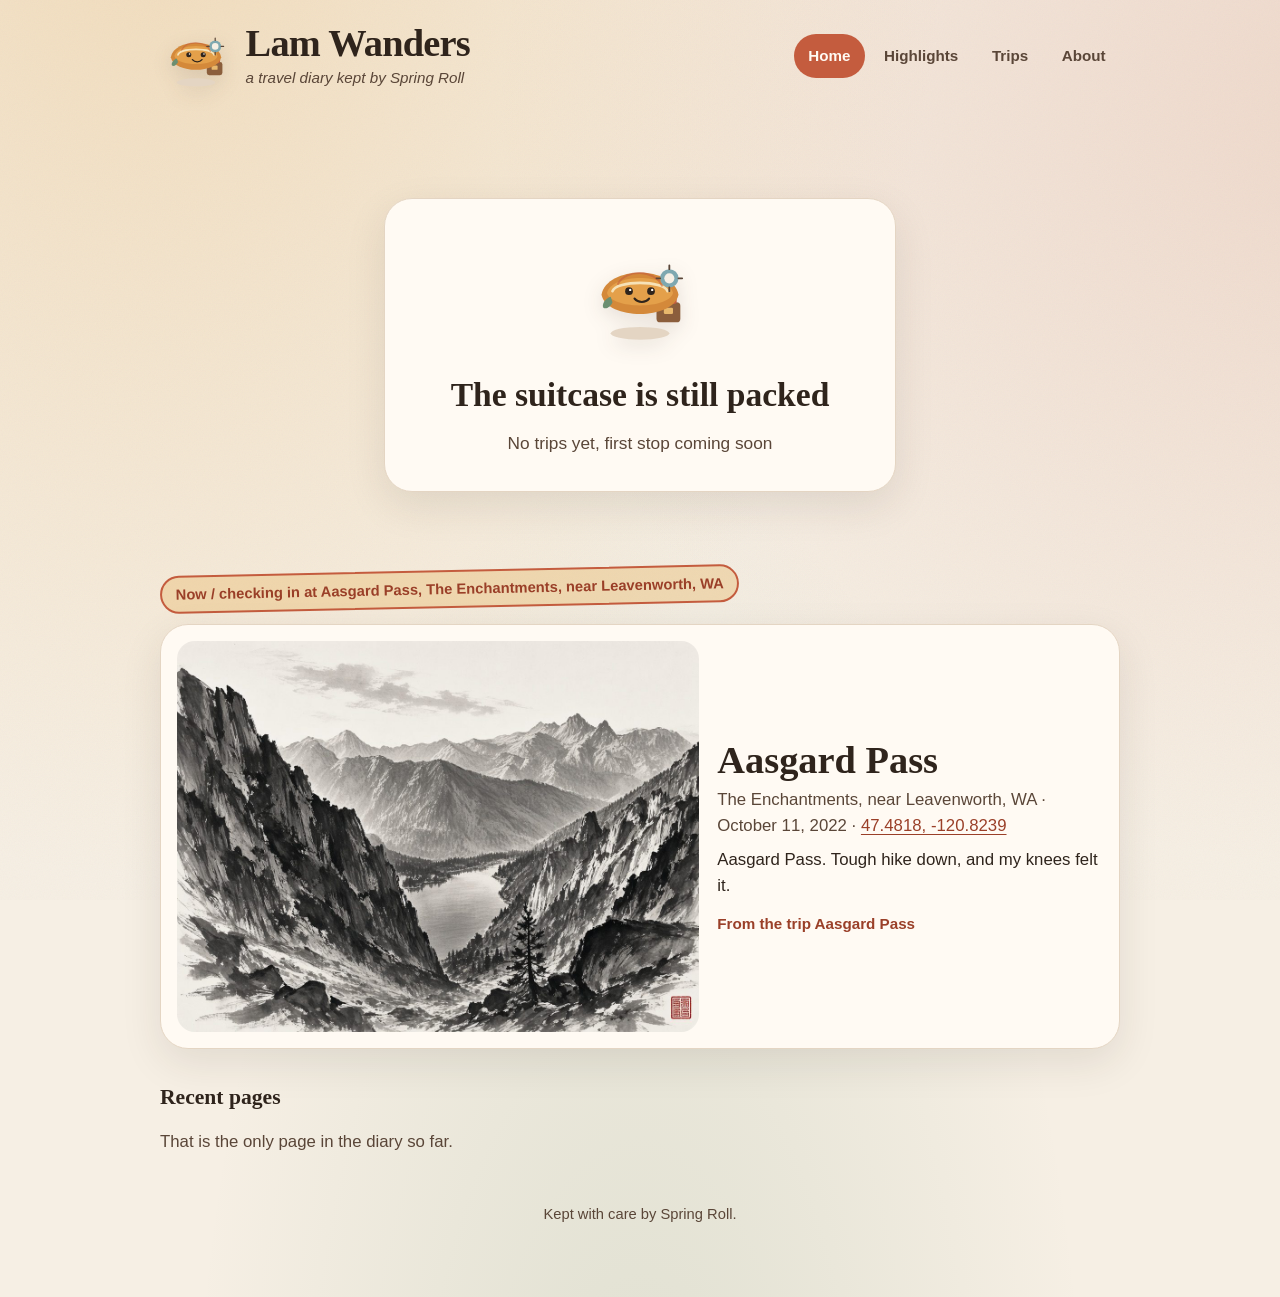
==== index.html @ 16a25400 "Add Aasgard Pass entry and map links" ====
<!DOCTYPE html>
<html lang="en">
<head>
  <meta charset="utf-8">
  <meta name="viewport" content="width=device-width, initial-scale=1">
  <meta name="theme-color" content="#f6efe4">
  <link rel="icon" href="favicon.svg" type="image/svg+xml">
  <script>
    (function () {
      var p = location.pathname;
      if (!p.endsWith("/") && !/\.[a-zA-Z0-9]+$/.test(p.split("/").pop() || "")) {
        location.replace(p + "/" + location.search + location.hash);
      }
    })();
  </script>
  <link rel="stylesheet" href="css/style.css">
  <title>Lam Wanders</title>
  <meta name="description" content="Lam Wanders, a travel diary kept by Spring Roll.">

</head>
<body data-page="home">
  <div class="page">
    <header class="site-header">
      <a class="brand" href="index.html">
        <svg class="mascot" viewBox="0 0 120 120" xmlns="http://www.w3.org/2000/svg" aria-hidden="true">
  <ellipse cx="60" cy="104" rx="32" ry="7" fill="#e4d5c3"/>
  <rect x="78" y="70" width="26" height="22" rx="4" fill="#8b5e3c"/>
  <rect x="82" y="64" width="18" height="8" rx="3" fill="#c45c3e"/>
  <rect x="86" y="76" width="10" height="7" rx="1.5" fill="#e8b86d"/>
  <path d="M18 62c6-32 78-32 84 0-6 28-78 28-84 0z" fill="#d4893a"/>
  <path d="M24 60c5-22 67-22 72 0-5 18-67 18-72 0z" fill="#e4a04a"/>
  <path d="M30 58c4-12 56-12 60 0" fill="none" stroke="#f6e2b8" stroke-width="3" stroke-linecap="round"/>
  <path d="M36 50c8-16 40-16 48 2" fill="none" stroke="#c45c3e" stroke-width="2.2" stroke-linecap="round" opacity=".55"/>
  <circle cx="48" cy="58" r="4.2" fill="#2f241c"/>
  <circle cx="72" cy="58" r="4.2" fill="#2f241c"/>
  <circle cx="49.3" cy="56.6" r="1.3" fill="#fffaf3"/>
  <circle cx="73.3" cy="56.6" r="1.3" fill="#fffaf3"/>
  <path d="M54 66c4 5 12 5 16 0" fill="none" stroke="#2f241c" stroke-width="2.2" stroke-linecap="round"/>
  <path d="M28 64c-6 2-10 8-8 12 3 2 8-1 10-6" fill="#6b8f71"/>
  <circle cx="92" cy="44" r="10" fill="#7ea8b0"/>
  <circle cx="92" cy="44" r="5.5" fill="#f6efe4"/>
  <path d="M92 30v4M92 54v4M78 44h4M102 44h4" stroke="#5a4638" stroke-width="2" stroke-linecap="round"/>
</svg>

        <span class="brand-text">
          <span class="title">Lam Wanders</span>
          <span class="tagline">a travel diary kept by Spring Roll</span>
        </span>
      </a>
      <nav class="site-nav" aria-label="Main">
        <a href="index.html" data-nav="home">Home</a>
        <a href="highlights.html" data-nav="highlights">Highlights</a>
        <a href="trips.html" data-nav="trips">Trips</a>
        <a href="about.html" data-nav="about">About</a>
      </nav>
    </header>

    <main>
      <section id="empty-state" class="empty-state">
        <div class="empty-card">
          <svg class="mascot" viewBox="0 0 120 120" xmlns="http://www.w3.org/2000/svg" aria-hidden="true">
  <ellipse cx="60" cy="104" rx="32" ry="7" fill="#e4d5c3"/>
  <rect x="78" y="70" width="26" height="22" rx="4" fill="#8b5e3c"/>
  <rect x="82" y="64" width="18" height="8" rx="3" fill="#c45c3e"/>
  <rect x="86" y="76" width="10" height="7" rx="1.5" fill="#e8b86d"/>
  <path d="M18 62c6-32 78-32 84 0-6 28-78 28-84 0z" fill="#d4893a"/>
  <path d="M24 60c5-22 67-22 72 0-5 18-67 18-72 0z" fill="#e4a04a"/>
  <path d="M30 58c4-12 56-12 60 0" fill="none" stroke="#f6e2b8" stroke-width="3" stroke-linecap="round"/>
  <path d="M36 50c8-16 40-16 48 2" fill="none" stroke="#c45c3e" stroke-width="2.2" stroke-linecap="round" opacity=".55"/>
  <circle cx="48" cy="58" r="4.2" fill="#2f241c"/>
  <circle cx="72" cy="58" r="4.2" fill="#2f241c"/>
  <circle cx="49.3" cy="56.6" r="1.3" fill="#fffaf3"/>
  <circle cx="73.3" cy="56.6" r="1.3" fill="#fffaf3"/>
  <path d="M54 66c4 5 12 5 16 0" fill="none" stroke="#2f241c" stroke-width="2.2" stroke-linecap="round"/>
  <path d="M28 64c-6 2-10 8-8 12 3 2 8-1 10-6" fill="#6b8f71"/>
  <circle cx="92" cy="44" r="10" fill="#7ea8b0"/>
  <circle cx="92" cy="44" r="5.5" fill="#f6efe4"/>
  <path d="M92 30v4M92 54v4M78 44h4M102 44h4" stroke="#5a4638" stroke-width="2" stroke-linecap="round"/>
</svg>

          <h1>The suitcase is still packed</h1>
          <p>No trips yet, first stop coming soon</p>
        </div>
      </section>
      <section id="home" hidden>
        <p class="check-in" id="check-in"></p>
        <article class="hero-card" id="hero"></article>
        <h2 class="feed-heading">Recent pages</h2>
        <div class="feed" id="feed"></div>
      </section>

    </main>
    <footer class="site-footer">
      <p>Kept with care by Spring Roll.</p>
    </footer>

  </div>
  <script src="js/common.js"></script>
  <script src="js/index.js"></script>
</body>
</html>
---- css/style.css ----
:root {
  --paper: #f6efe4;
  --paper-deep: #eadbc8;
  --ink: #2f241c;
  --ink-soft: #5a4638;
  --clay: #c45c3e;
  --clay-dark: #9a3f28;
  --sage: #5f8a66;
  --sun: #e8b86d;
  --sky: #7ea8b0;
  --card: #fffaf3;
  --line: #e4d5c3;
  --shadow: 0 14px 40px rgba(47, 36, 28, 0.1);
  --serif: "Iowan Old Style", Palatino, "Palatino Linotype", "Book Antiqua", Georgia, serif;
  --sans: "Avenir Next", "Segoe UI", "Helvetica Neue", Arial, sans-serif;
}

* { box-sizing: border-box; }

html, body { margin: 0; padding: 0; }

body {
  font-family: var(--sans);
  color: var(--ink);
  background:
    radial-gradient(ellipse at 12% -10%, rgba(232, 184, 109, 0.35), transparent 50%),
    radial-gradient(ellipse at 110% 8%, rgba(196, 92, 62, 0.16), transparent 46%),
    radial-gradient(ellipse at 50% 120%, rgba(95, 138, 102, 0.16), transparent 50%),
    var(--paper);
  min-height: 100vh;
  line-height: 1.55;
  font-size: 1.05rem;
}

body::before {
  content: "";
  position: fixed;
  inset: 0;
  pointer-events: none;
  opacity: 0.07;
  background-image: url("data:image/svg+xml,%3Csvg xmlns='http://www.w3.org/2000/svg' width='140' height='140'%3E%3Cfilter id='n'%3E%3CfeTurbulence type='fractalNoise' baseFrequency='.85' numOctaves='2' stitchTiles='stitch'/%3E%3C/filter%3E%3Crect width='140' height='140' filter='url(%23n)' opacity='.7'/%3E%3C/svg%3E");
  z-index: 0;
}

.page {
  position: relative;
  z-index: 1;
  width: min(960px, calc(100% - 2rem));
  margin: 0 auto;
  padding: 1.25rem 0 3.5rem;
}

.site-header {
  display: flex;
  flex-wrap: wrap;
  align-items: center;
  justify-content: space-between;
  gap: 0.85rem 1.25rem;
  margin-bottom: 1.75rem;
}

.brand {
  display: flex;
  gap: 0.85rem;
  align-items: center;
  text-decoration: none;
  color: inherit;
}

.mascot {
  width: 72px;
  height: 72px;
  flex: 0 0 auto;
  filter: drop-shadow(0 6px 10px rgba(47, 36, 28, 0.12));
}

.brand-text { display: flex; flex-direction: column; gap: 0.1rem; }

.title {
  font-family: var(--serif);
  font-size: clamp(1.7rem, 4vw, 2.4rem);
  font-weight: 700;
  letter-spacing: -0.02em;
  line-height: 1.1;
}

.tagline {
  color: var(--ink-soft);
  font-size: 0.95rem;
  font-style: italic;
}

.site-nav {
  display: flex;
  flex-wrap: wrap;
  gap: 0.3rem;
}

.site-nav a {
  display: inline-block;
  padding: 0.5rem 0.9rem;
  border-radius: 999px;
  text-decoration: none;
  color: var(--ink-soft);
  font-weight: 600;
  font-size: 0.95rem;
  min-height: 44px;
  line-height: 1.5;
  display: inline-flex;
  align-items: center;
}

.site-nav a:hover,
.site-nav a:focus-visible {
  background: rgba(196, 92, 62, 0.12);
  color: var(--clay-dark);
  outline: none;
}

.site-nav a[aria-current="page"] {
  background: var(--clay);
  color: #fffaf3;
}

.site-footer {
  margin-top: 3rem;
  text-align: center;
  color: var(--ink-soft);
  font-size: 0.92rem;
}

.page-hero { margin-bottom: 1.4rem; }

.page-hero h1,
.trip-hero h1 {
  font-family: var(--serif);
  font-size: clamp(2rem, 5vw, 2.8rem);
  margin: 0.2rem 0 0.6rem;
  line-height: 1.15;
}

.page-lead,
.trip-summary {
  margin: 0;
  color: var(--ink-soft);
  max-width: 40rem;
}

.empty-state {
  display: grid;
  place-items: center;
  min-height: 50vh;
}

.empty-card {
  background: var(--card);
  border: 1px solid var(--line);
  border-radius: 28px;
  padding: 2.4rem 1.8rem 2.1rem;
  text-align: center;
  box-shadow: var(--shadow);
  width: min(32rem, 100%);
}

.empty-card .mascot {
  width: 110px;
  height: 110px;
  margin: 0 auto 0.6rem;
}

.empty-card h1 {
  font-family: var(--serif);
  font-size: clamp(1.6rem, 4vw, 2.1rem);
  margin: 0.2rem 0 0.6rem;
}

.empty-card p {
  margin: 0;
  color: var(--ink-soft);
  font-size: 1.08rem;
}

.check-in {
  display: inline-block;
  margin: 0 0 1rem;
  padding: 0.35rem 0.85rem;
  border: 2px solid var(--clay);
  color: var(--clay-dark);
  border-radius: 999px;
  font-size: 0.92rem;
  font-weight: 700;
  background: rgba(232, 184, 109, 0.4);
  transform: rotate(-1.2deg);
}

.hero-card {
  display: grid;
  grid-template-columns: 1.15fr 0.85fr;
  gap: 1.15rem;
  background: var(--card);
  border: 1px solid var(--line);
  border-radius: 28px;
  padding: 1rem;
  box-shadow: var(--shadow);
  text-decoration: none;
  color: inherit;
  margin-bottom: 2rem;
  transition: transform 0.15s ease, box-shadow 0.15s ease;
}

.hero-card,
.feed-card,
.timeline-card {
  position: relative;
}

a.trip-card:hover,
a.trip-card:focus-visible,
.hero-card:hover,
.feed-card:hover,
.timeline-card:hover,
.hero-card:has(.card-link:focus-visible),
.feed-card:has(.card-link:focus-visible),
.timeline-card:has(.card-link:focus-visible) {
  transform: translateY(-2px);
  box-shadow: 0 18px 44px rgba(47, 36, 28, 0.14);
  outline: none;
}

.card-link {
  position: absolute;
  inset: 0;
  z-index: 1;
  border-radius: inherit;
}

.card-link:focus-visible {
  outline: 2px solid var(--clay-dark);
  outline-offset: 2px;
}

.maps-link {
  position: relative;
  z-index: 2;
  color: var(--clay-dark);
  font-variant-numeric: tabular-nums;
  text-underline-offset: 0.15em;
}

.maps-link:hover,
.maps-link:focus-visible {
  color: var(--ink);
}

.hero-image {
  width: 100%;
  height: 100%;
  min-height: 240px;
  max-height: 420px;
  object-fit: cover;
  border-radius: 18px;
  background: #f7ead0;
}

.hero-image-empty {
  background:
    linear-gradient(160deg, #f7ead0, #e8b86d 60%, #c45c3e);
  border-radius: 18px;
  min-height: 240px;
}

.hero-copy { display: flex; flex-direction: column; justify-content: center; }

.hero-place {
  font-family: var(--serif);
  font-size: clamp(1.8rem, 4vw, 2.4rem);
  margin: 0 0 0.3rem;
  line-height: 1.15;
}

.hero-where, .feed-where, .timeline-city, .timeline-date {
  margin: 0 0 0.55rem;
  color: var(--ink-soft);
}

.hero-text, .feed-text, .timeline-text {
  margin: 0;
  color: var(--ink);
}

.hero-trip {
  margin: 0.8rem 0 0;
  color: var(--clay-dark);
  font-weight: 600;
  font-size: 0.95rem;
}

.feed-heading,
.map-heading {
  font-family: var(--serif);
  font-size: 1.35rem;
  margin: 0 0 0.9rem;
}

.feed, .trip-list, .trips {
  display: flex;
  flex-direction: column;
  gap: 1rem;
}

.feed-empty {
  color: var(--ink-soft);
  margin: 0;
}

.feed-card,
.timeline-card {
  display: grid;
  grid-template-columns: 160px 1fr;
  gap: 1rem;
  background: var(--card);
  border: 1px solid var(--line);
  border-radius: 22px;
  padding: 0.8rem;
  box-shadow: var(--shadow);
  text-decoration: none;
  color: inherit;
  transition: transform 0.15s ease, box-shadow 0.15s ease;
}

.feed-thumb,
.timeline-thumb {
  border-radius: 14px;
  overflow: hidden;
  background: #f7ead0;
  min-height: 120px;
}

.feed-thumb img,
.timeline-thumb img {
  display: block;
  width: 100%;
  height: 100%;
  object-fit: cover;
}

.feed-copy h3,
.timeline-copy h3,
.entry-place {
  font-family: var(--serif);
  font-size: 1.35rem;
  margin: 0 0 0.2rem;
  display: flex;
  flex-wrap: wrap;
  align-items: center;
  gap: 0.45rem;
}

.pill {
  display: inline-block;
  padding: 0.1rem 0.5rem;
  border-radius: 999px;
  background: rgba(95, 138, 102, 0.2);
  color: #3d5c43;
  font-family: var(--sans);
  font-size: 0.7rem;
  font-weight: 700;
  letter-spacing: 0.04em;
  text-transform: uppercase;
}

.trip-card {
  background: var(--card);
  border: 1px solid var(--line);
  border-radius: 24px;
  padding: 1.35rem 1.4rem 1.15rem;
  box-shadow: var(--shadow);
  text-decoration: none;
  color: inherit;
  display: block;
  transition: transform 0.15s ease, box-shadow 0.15s ease;
}

.trip-card h2 {
  font-family: var(--serif);
  margin: 0 0 0.25rem;
  font-size: 1.7rem;
}

.trip-meta {
  color: var(--clay-dark);
  font-weight: 600;
  font-size: 0.95rem;
  margin: 0 0 0.85rem;
}

.stop-list {
  list-style: none;
  margin: 0;
  padding: 0;
  display: flex;
  flex-direction: column;
  gap: 0.45rem;
}

.stop-list li {
  display: flex;
  gap: 0.8rem;
  align-items: baseline;
  flex-wrap: wrap;
  border-top: 1px dashed var(--line);
  padding-top: 0.45rem;
}

.stop-date {
  flex: 0 0 8.5rem;
  color: var(--ink-soft);
  font-size: 0.92rem;
}

.stop-place { font-weight: 600; }
.stop-city { color: var(--ink-soft); }

.back { margin: 0 0 1rem; }

.back a {
  color: var(--clay-dark);
  font-weight: 600;
  text-decoration: none;
}

.back a:hover, .back a:focus-visible { text-decoration: underline; }

.eyebrow {
  display: inline-block;
  margin: 0 0 0.4rem;
  padding: 0.2rem 0.7rem;
  border: 2px solid var(--clay);
  color: var(--clay-dark);
  border-radius: 999px;
  font-size: 0.82rem;
  font-weight: 700;
  letter-spacing: 0.04em;
  text-transform: uppercase;
  transform: rotate(-1.5deg);
  background: rgba(232, 184, 109, 0.35);
}

.map-wrap {
  background: var(--card);
  border: 1px solid var(--line);
  border-radius: 24px;
  padding: 1rem;
  box-shadow: var(--shadow);
  margin-bottom: 1.6rem;
}

.map {
  height: 360px;
  width: 100%;
  border-radius: 16px;
  overflow: hidden;
  background: #dce8e4;
}

.entries {
  display: flex;
  flex-direction: column;
  gap: 1.6rem;
}

.entry {
  background: var(--card);
  border: 1px solid var(--line);
  border-radius: 24px;
  padding: 1.3rem;
  box-shadow: var(--shadow);
  scroll-margin-top: 1rem;
}

.entry-header { margin-bottom: 0.9rem; }
.entry-where { margin: 0; color: var(--ink-soft); }

.photos {
  display: grid;
  grid-template-columns: 1.2fr 0.8fr;
  gap: 0.9rem;
  margin: 1rem 0;
}

.photo-frame {
  margin: 0;
  background: #f3e7d6;
  border-radius: 18px;
  padding: 0.7rem 0.7rem 0.85rem;
  box-shadow: inset 0 0 0 1px rgba(47, 36, 28, 0.06);
}

.photo-frame.styled {
  background: #f7ead0;
  transform: rotate(-0.6deg);
}

.photo-frame.original { transform: rotate(0.8deg); }

.photo-frame img {
  display: block;
  width: 100%;
  height: auto;
  max-height: 520px;
  object-fit: cover;
  border-radius: 10px;
  background: #ddd2c2;
}

.photo-frame figcaption {
  margin-top: 0.45rem;
  font-size: 0.8rem;
  letter-spacing: 0.06em;
  text-transform: uppercase;
  color: var(--ink-soft);
  font-weight: 700;
}

.entry-text {
  margin: 0;
  font-size: 1.06rem;
  white-space: pre-wrap;
}

.timeline {
  display: flex;
  flex-direction: column;
  gap: 2.2rem;
  border-left: 3px solid var(--paper-deep);
  padding-left: 1.25rem;
}

.timeline-year { position: relative; }

.timeline-year::before {
  content: "";
  position: absolute;
  left: calc(-1.25rem - 7px);
  top: 0.55rem;
  width: 12px;
  height: 12px;
  border-radius: 50%;
  background: var(--clay);
  box-shadow: 0 0 0 4px var(--paper);
}

.timeline-year-head h2 {
  font-family: var(--serif);
  font-size: clamp(1.8rem, 4vw, 2.4rem);
  margin: 0 0 0.35rem;
}

.year-stats {
  margin: 0 0 0.55rem;
  color: var(--clay-dark);
  font-weight: 700;
}

.year-summary {
  margin: 0 0 1rem;
  max-width: 40rem;
}

.year-summary.is-placeholder,
.about-body.is-placeholder {
  color: var(--ink-soft);
  font-style: italic;
}

.timeline-stops,
.about-card {
  display: flex;
  flex-direction: column;
  gap: 0.9rem;
}

.timeline-empty { color: var(--ink-soft); margin: 0; }

.about-card {
  background: var(--card);
  border: 1px solid var(--line);
  border-radius: 28px;
  padding: 1.6rem 1.5rem 1.7rem;
  box-shadow: var(--shadow);
}

.about-intro {
  font-size: 1.15rem;
  margin: 0 0 1rem;
}

.about-body p { margin: 0 0 0.8rem; }
.about-body p:last-child { margin-bottom: 0; }

.clay-pin { background: none; border: 0; }

a { color: var(--clay-dark); }

@media (max-width: 700px) {
  .page { width: min(960px, calc(100% - 1.25rem)); }
  .mascot { width: 58px; height: 58px; }
  .hero-card,
  .feed-card,
  .timeline-card,
  .photos { grid-template-columns: 1fr; }
  .hero-image, .hero-image-empty { min-height: 200px; max-height: 280px; }
  .feed-thumb, .timeline-thumb { min-height: 180px; }
  .map { height: 260px; }
  .photo-frame.styled, .photo-frame.original { transform: none; }
  .stop-date { flex-basis: 100%; }
  .site-nav { width: 100%; }
}

@media (prefers-reduced-motion: reduce) {
  a.trip-card, .hero-card, .feed-card, .timeline-card { transition: none; }
}
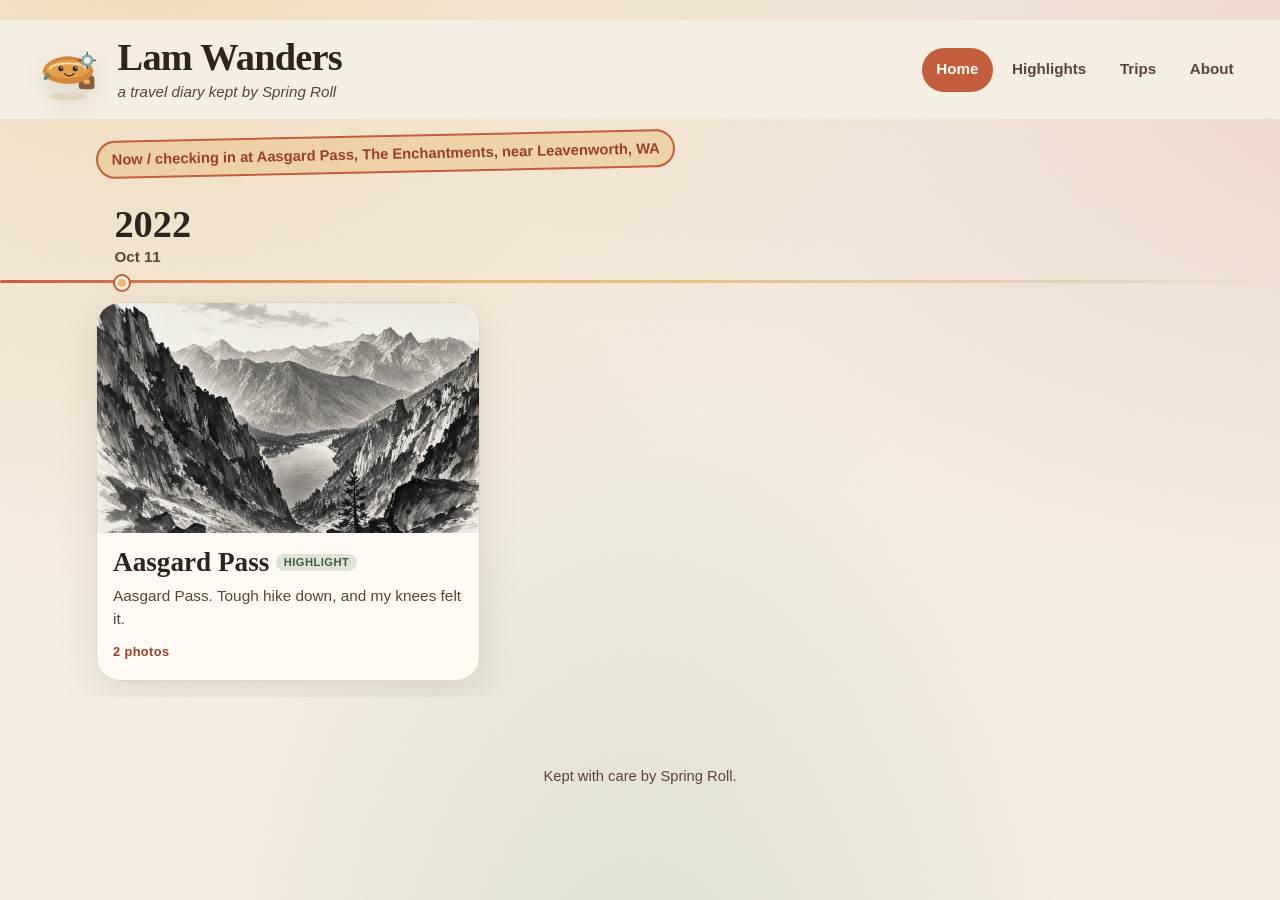
==== commit 8662652e: "Turn the home page into a horizontal timeline with entry detail" ====
--- a/index.html
+++ b/index.html
@@ -19,7 +19,7 @@
 
 </head>
 <body data-page="home">
-  <div class="page">
+  <div class="page page-home">
     <header class="site-header">
       <a class="brand" href="index.html">
         <svg class="mascot" viewBox="0 0 120 120" xmlns="http://www.w3.org/2000/svg" aria-hidden="true">
@@ -83,10 +83,17 @@
         </div>
       </section>
       <section id="home" hidden>
-        <p class="check-in" id="check-in"></p>
-        <article class="hero-card" id="hero"></article>
-        <h2 class="feed-heading">Recent pages</h2>
-        <div class="feed" id="feed"></div>
+        <div class="htimeline-pin" id="timeline-pin">
+          <div class="htimeline-sticky" id="timeline-sticky">
+            <div class="htimeline-top">
+              <p class="check-in" id="check-in"></p>
+              <p class="htimeline-hint" id="timeline-hint" hidden></p>
+            </div>
+            <div class="htimeline-viewport" id="timeline-viewport">
+              <div class="htimeline-track" id="timeline-track" role="list"></div>
+            </div>
+          </div>
+        </div>
       </section>
 
     </main>
--- a/css/style.css
+++ b/css/style.css
@@ -17,6 +17,8 @@
 
 * { box-sizing: border-box; }
 
+[hidden] { display: none !important; }
+
 html, body { margin: 0; padding: 0; }
 
 body {
@@ -620,3 +622,493 @@
 @media (prefers-reduced-motion: reduce) {
   a.trip-card, .hero-card, .feed-card, .timeline-card { transition: none; }
 }
+
+.back {
+  display: flex;
+  flex-wrap: wrap;
+  gap: 0.75rem 1.25rem;
+}
+
+.entry-place a {
+  color: inherit;
+  text-decoration: none;
+}
+
+.entry-place a:hover,
+.entry-place a:focus-visible {
+  color: var(--clay-dark);
+  text-decoration: underline;
+}
+
+.entry-preview {
+  display: block;
+  margin: 0 0 1rem;
+  border-radius: 18px;
+  overflow: hidden;
+  background: #f7ead0;
+}
+
+.entry-preview img {
+  display: block;
+  width: 100%;
+  height: auto;
+  max-height: 420px;
+  object-fit: cover;
+}
+
+.entry-more {
+  margin: 0.9rem 0 0;
+  font-weight: 700;
+}
+
+.entry-more a { text-decoration: none; }
+.entry-more a:hover,
+.entry-more a:focus-visible { text-decoration: underline; }
+
+.entry-hero { margin-bottom: 1.2rem; }
+
+.entry-hero h1 {
+  font-family: var(--serif);
+  font-size: clamp(2rem, 5vw, 2.8rem);
+  margin: 0.2rem 0 0.6rem;
+  line-height: 1.15;
+}
+
+.entry-trip {
+  margin: 0.7rem 0 0;
+  color: var(--clay-dark);
+  font-weight: 600;
+}
+
+.entry-detail .entry-text {
+  margin-top: 1.2rem;
+  max-width: 42rem;
+}
+
+.gallery {
+  display: grid;
+  grid-template-columns: 1.2fr 0.8fr;
+  gap: 0.9rem;
+  margin: 0.4rem 0 0;
+  align-items: start;
+}
+
+.gallery:has(.photo-frame:nth-child(3)) .photo-frame:first-child {
+  grid-column: 1 / -1;
+}
+
+.gallery-open {
+  display: block;
+  width: 100%;
+  padding: 0;
+  border: 0;
+  background: none;
+  cursor: zoom-in;
+  border-radius: 10px;
+}
+
+.gallery-open:focus-visible {
+  outline: 2px solid var(--clay-dark);
+  outline-offset: 3px;
+}
+
+.lightbox {
+  width: min(1100px, calc(100% - 2rem));
+  max-width: none;
+  margin: auto;
+  padding: 1.2rem 1rem 1rem;
+  border: 0;
+  border-radius: 24px;
+  background: #1c1612;
+  color: #f6efe4;
+  box-shadow: 0 24px 60px rgba(0, 0, 0, 0.4);
+}
+
+.lightbox::backdrop {
+  background: rgba(28, 22, 18, 0.78);
+}
+
+.lightbox-figure {
+  margin: 0 3rem;
+  text-align: center;
+}
+
+.lightbox-figure img {
+  display: block;
+  width: auto;
+  height: auto;
+  max-width: 100%;
+  max-height: min(78vh, 860px);
+  margin: 0 auto;
+  border-radius: 12px;
+}
+
+.lightbox-figure figcaption {
+  margin-top: 0.7rem;
+  font-size: 0.85rem;
+  letter-spacing: 0.06em;
+  text-transform: uppercase;
+  font-weight: 700;
+  color: #e4d5c3;
+}
+
+.lightbox-close,
+.lightbox-nav {
+  font-family: var(--sans);
+  font-weight: 700;
+  color: #f6efe4;
+  background: rgba(246, 239, 228, 0.12);
+  border: 1px solid rgba(246, 239, 228, 0.22);
+  cursor: pointer;
+}
+
+.lightbox-close {
+  position: absolute;
+  top: 0.7rem;
+  right: 0.8rem;
+  padding: 0.35rem 0.75rem;
+  border-radius: 999px;
+  font-size: 0.85rem;
+}
+
+.lightbox-nav {
+  position: absolute;
+  top: 50%;
+  transform: translateY(-50%);
+  width: 2.6rem;
+  height: 2.6rem;
+  border-radius: 50%;
+  font-size: 1.8rem;
+  line-height: 1;
+}
+
+.lightbox-prev { left: 0.5rem; }
+.lightbox-next { right: 0.5rem; }
+
+.lightbox-close:hover,
+.lightbox-close:focus-visible,
+.lightbox-nav:hover,
+.lightbox-nav:focus-visible {
+  background: var(--clay);
+  outline: none;
+}
+
+body[data-page="home"] {
+  overflow-x: hidden;
+}
+
+body[data-page="home"] .page-home {
+  width: 100%;
+  max-width: none;
+  padding-left: 0;
+  padding-right: 0;
+}
+
+body[data-page="home"] .site-header {
+  position: sticky;
+  top: 0;
+  z-index: 30;
+  width: 100%;
+  margin-bottom: 0;
+  padding: 0.85rem clamp(1rem, 4vw, 2rem);
+  background: rgba(246, 239, 228, 0.92);
+  backdrop-filter: blur(12px);
+}
+
+body[data-page="home"] .empty-state,
+body[data-page="home"] .site-footer {
+  width: min(960px, calc(100% - 2rem));
+  margin-left: auto;
+  margin-right: auto;
+}
+
+.htimeline-pin {
+  position: relative;
+}
+
+.htimeline-sticky {
+  position: sticky;
+  top: var(--home-header-h, 0px);
+  height: calc(100dvh - var(--home-header-h, 0px));
+  display: flex;
+  flex-direction: column;
+  min-height: 0;
+  overflow: hidden;
+  padding: 1rem 0 1.25rem;
+}
+
+.htimeline-sticky.is-compact {
+  position: relative;
+  top: auto;
+  height: auto;
+  overflow: visible;
+}
+
+.htimeline-top {
+  display: flex;
+  flex-wrap: wrap;
+  align-items: center;
+  justify-content: space-between;
+  gap: 0.6rem 1.2rem;
+  padding: 0 clamp(1rem, 8vw, 6rem) 0.7rem;
+  flex: 0 0 auto;
+}
+
+.htimeline-top .check-in { margin: 0; }
+
+.htimeline-hint {
+  margin: 0;
+  color: var(--ink-soft);
+  font-size: 0.92rem;
+  font-style: italic;
+}
+
+.htimeline-viewport {
+  flex: 1 1 auto;
+  min-height: 0;
+  overflow: hidden;
+  display: flex;
+  align-items: stretch;
+}
+
+.htimeline-track {
+  --line-top: 6rem;
+  position: relative;
+  display: flex;
+  align-items: flex-start;
+  flex: 0 0 auto;
+  min-width: 100%;
+  min-height: 100%;
+  padding: 0.2rem clamp(1rem, 8vw, 6rem) 1rem;
+  will-change: transform;
+}
+
+.htimeline-track::before {
+  content: "";
+  position: absolute;
+  left: 0;
+  right: 0;
+  top: var(--line-top);
+  height: 3px;
+  border-radius: 999px;
+  background: linear-gradient(90deg, var(--clay) 0%, var(--sun) 36%, var(--line) 88%, transparent 100%);
+}
+
+.htimeline-year {
+  position: relative;
+  flex: 0 0 auto;
+  width: 6.2rem;
+  margin-right: 0.4rem;
+}
+
+.htimeline-year-label {
+  display: flex;
+  align-items: flex-end;
+  height: var(--line-top);
+  padding-bottom: 0.9rem;
+  font-family: var(--serif);
+  font-size: clamp(1.8rem, 3vw, 2.4rem);
+  font-weight: 700;
+  line-height: 1;
+  color: var(--ink);
+}
+
+.htimeline-year::after {
+  content: "";
+  position: absolute;
+  top: calc(var(--line-top) - 8px);
+  left: 0.2rem;
+  width: 16px;
+  height: 16px;
+  border-radius: 50%;
+  background: var(--clay);
+  box-shadow: 0 0 0 4px var(--paper);
+}
+
+.htimeline-stop {
+  position: relative;
+  flex: 0 0 auto;
+  width: 17.5rem;
+  margin-right: 2rem;
+  scroll-snap-align: start;
+  scroll-margin-inline: clamp(1rem, 8vw, 6rem);
+}
+
+.htimeline-stop.is-featured { width: 24rem; }
+
+.htimeline-date {
+  display: flex;
+  align-items: flex-end;
+  height: var(--line-top);
+  margin: 0;
+  padding: 0 0 0.9rem 1.15rem;
+  color: var(--ink-soft);
+  font-weight: 700;
+  font-size: 0.95rem;
+}
+
+.htimeline-tick {
+  position: absolute;
+  top: calc(var(--line-top) - 7px);
+  left: 1.2rem;
+  width: 14px;
+  height: 14px;
+  border-radius: 50%;
+  background: var(--sun);
+  border: 3px solid var(--paper);
+  box-shadow: 0 0 0 2px var(--clay);
+}
+
+.htimeline-tile {
+  display: block;
+  margin-top: 1.15rem;
+  background: var(--card);
+  border: 1px solid var(--line);
+  border-radius: 24px;
+  overflow: hidden;
+  box-shadow: var(--shadow);
+  text-decoration: none;
+  color: inherit;
+  transition: transform 0.15s ease, box-shadow 0.15s ease;
+}
+
+.htimeline-tile:hover,
+.htimeline-tile:focus-visible {
+  transform: translateY(-3px);
+  box-shadow: 0 18px 44px rgba(47, 36, 28, 0.14);
+  outline: none;
+}
+
+.htimeline-tile:focus-visible {
+  box-shadow: 0 18px 44px rgba(47, 36, 28, 0.14), 0 0 0 3px var(--clay);
+}
+
+.htimeline-thumb {
+  background: #f7ead0;
+  min-height: 150px;
+}
+
+.htimeline-stop.is-featured .htimeline-thumb { min-height: 230px; }
+
+.htimeline-thumb img,
+.htimeline-tile-empty {
+  display: block;
+  width: 100%;
+  height: 150px;
+  object-fit: cover;
+}
+
+.htimeline-stop.is-featured .htimeline-thumb img,
+.htimeline-stop.is-featured .htimeline-tile-empty {
+  height: 230px;
+}
+
+.htimeline-tile-empty {
+  background: linear-gradient(160deg, #f7ead0, #e8b86d 60%, #c45c3e);
+}
+
+.htimeline-tile-copy {
+  padding: 0.85rem 1rem 1rem;
+}
+
+.htimeline-tile-copy h2 {
+  font-family: var(--serif);
+  font-size: 1.35rem;
+  margin: 0 0 0.3rem;
+  display: flex;
+  flex-wrap: wrap;
+  align-items: center;
+  gap: 0.4rem;
+  line-height: 1.2;
+}
+
+.htimeline-stop.is-featured .htimeline-tile-copy h2 { font-size: 1.7rem; }
+
+.htimeline-tile-copy p {
+  margin: 0;
+  color: var(--ink-soft);
+  font-size: 0.96rem;
+}
+
+.photo-count {
+  display: inline-block;
+  margin-top: 0.65rem;
+  color: var(--clay-dark);
+  font-size: 0.8rem;
+  font-weight: 700;
+  letter-spacing: 0.03em;
+}
+
+@media (max-width: 700px), (prefers-reduced-motion: reduce) {
+  .htimeline-pin { height: auto !important; }
+  .htimeline-sticky {
+    position: relative;
+    top: auto;
+    height: auto;
+    min-height: 0;
+    overflow: visible;
+    padding-bottom: 0.5rem;
+  }
+  .htimeline-viewport {
+    overflow-x: auto;
+    overflow-y: hidden;
+    scroll-snap-type: x mandatory;
+    -webkit-overflow-scrolling: touch;
+    overscroll-behavior-x: contain;
+    scrollbar-color: var(--clay) transparent;
+  }
+  .htimeline-track {
+    transform: none !important;
+    will-change: auto;
+    padding-right: 18vw;
+  }
+}
+
+@media (max-width: 700px) {
+  .gallery { grid-template-columns: 1fr; }
+  .gallery .photo-frame:first-child { grid-column: auto; }
+  .lightbox { width: calc(100% - 1rem); padding: 2.6rem 0.4rem 1rem; }
+  .lightbox-figure { margin: 0 0.3rem; }
+  .lightbox-nav { width: 2.2rem; height: 2.2rem; }
+  .htimeline-stop { width: min(78vw, 20rem); margin-right: 1.1rem; }
+  .htimeline-stop.is-featured { width: min(84vw, 24rem); }
+  .htimeline-stop.is-featured .htimeline-thumb,
+  .htimeline-stop.is-featured .htimeline-thumb img,
+  .htimeline-stop.is-featured .htimeline-tile-empty {
+    min-height: 190px;
+    height: 190px;
+  }
+  .htimeline-top { padding-left: 1rem; padding-right: 1rem; }
+}
+
+@media (prefers-reduced-motion: reduce) {
+  .htimeline-tile { transition: none; }
+}
+
+@media (max-height: 740px) and (min-width: 701px) {
+  .htimeline-stop.is-featured .htimeline-thumb { min-height: 170px; }
+  .htimeline-stop.is-featured .htimeline-thumb img,
+  .htimeline-stop.is-featured .htimeline-tile-empty { height: 170px; }
+  .htimeline-year-label { font-size: 1.8rem; }
+}
+
+.htimeline-stop.is-year-start .htimeline-date {
+  display: flex;
+  flex-direction: column;
+  justify-content: flex-end;
+  align-items: flex-start;
+  gap: 0.1rem;
+  padding-left: 1.15rem;
+}
+
+.htimeline-stop-year {
+  font-family: var(--serif);
+  font-size: clamp(1.8rem, 3vw, 2.4rem);
+  font-weight: 700;
+  line-height: 1;
+  color: var(--ink);
+}
+
+.htimeline-stop.is-year-start {
+  min-width: 17.5rem;
+}
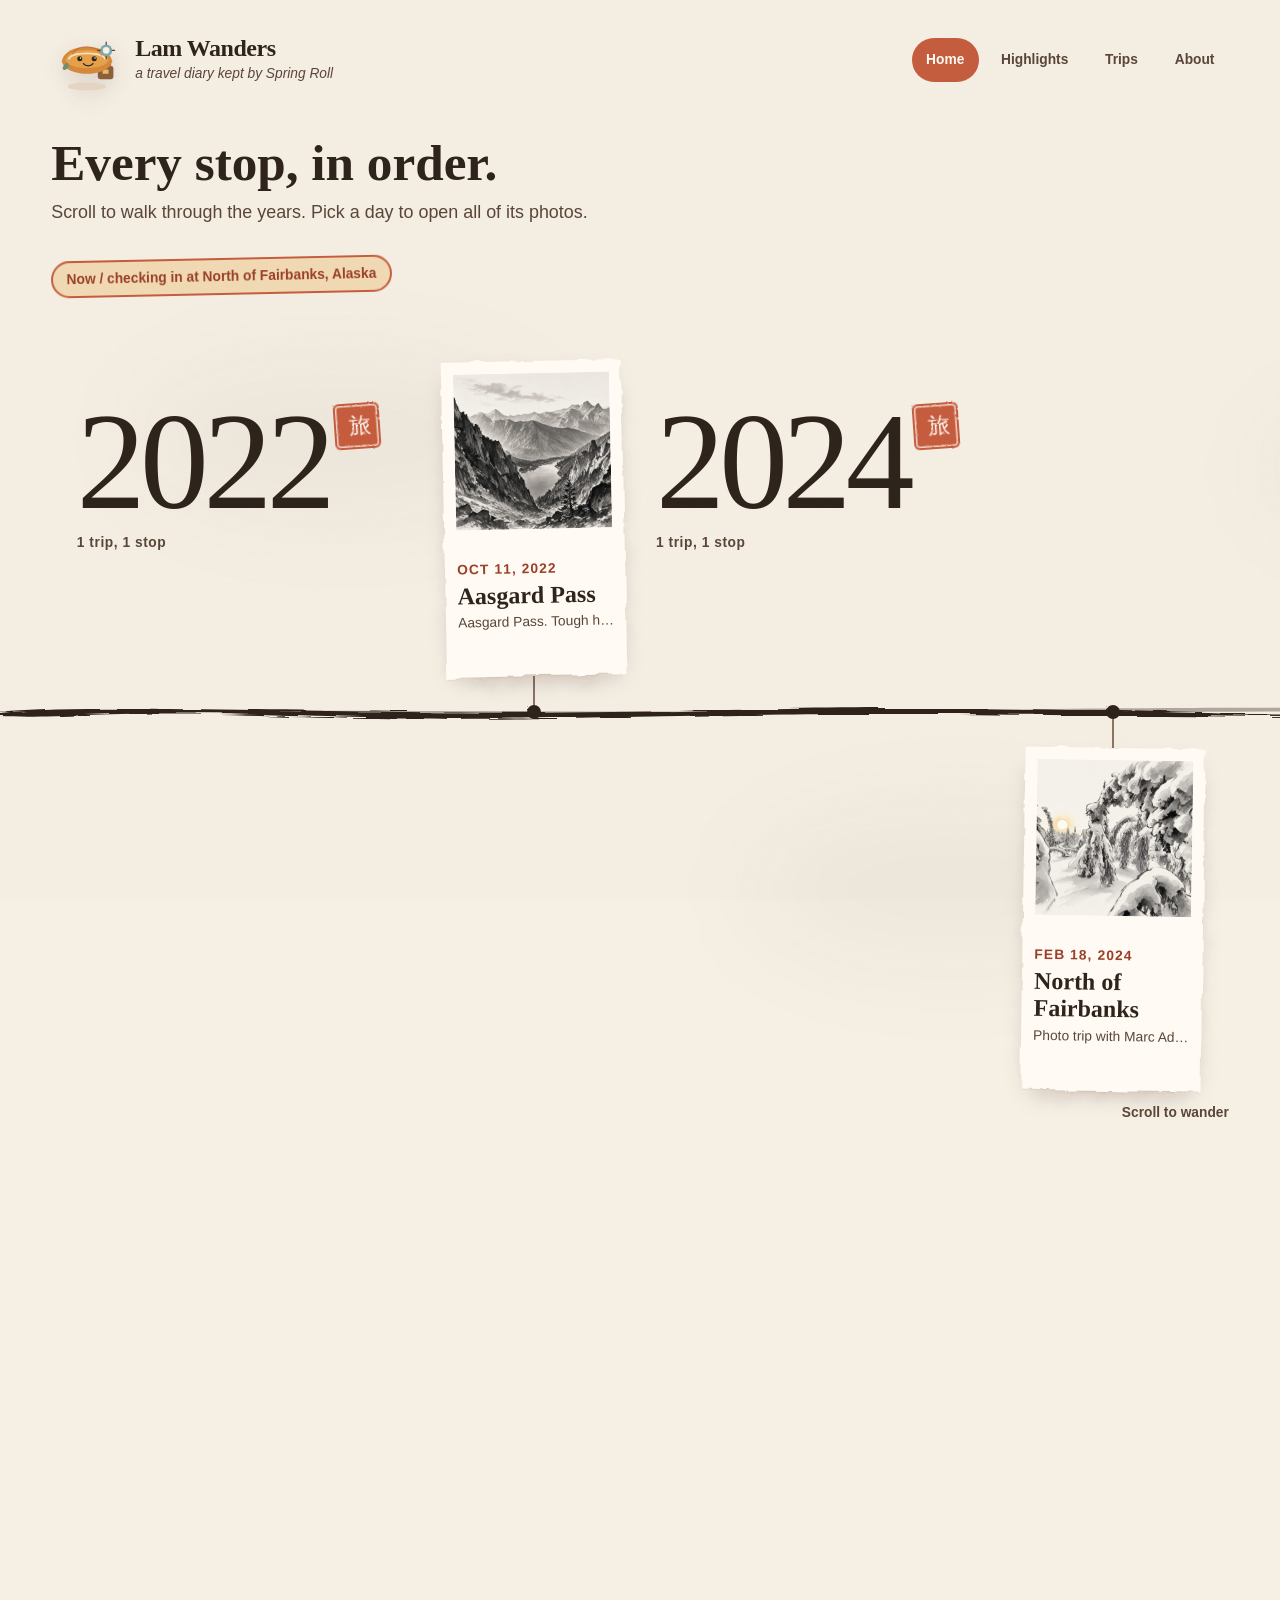
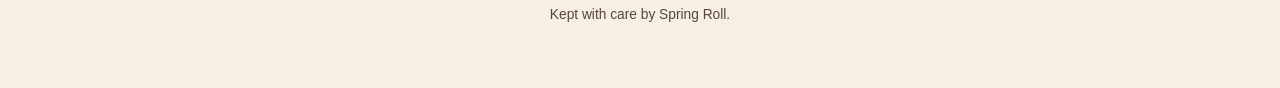
==== commit 3e4da46d: "Apply the timeline layout spec and add the Alaska entry" ====
--- a/index.html
+++ b/index.html
@@ -16,7 +16,6 @@
   <link rel="stylesheet" href="css/style.css">
   <title>Lam Wanders</title>
   <meta name="description" content="Lam Wanders, a travel diary kept by Spring Roll.">
-
 </head>
 <body data-page="home">
   <div class="page page-home">
@@ -58,51 +57,46 @@
     <main>
       <section id="empty-state" class="empty-state">
         <div class="empty-card">
-          <svg class="mascot" viewBox="0 0 120 120" xmlns="http://www.w3.org/2000/svg" aria-hidden="true">
-  <ellipse cx="60" cy="104" rx="32" ry="7" fill="#e4d5c3"/>
-  <rect x="78" y="70" width="26" height="22" rx="4" fill="#8b5e3c"/>
-  <rect x="82" y="64" width="18" height="8" rx="3" fill="#c45c3e"/>
-  <rect x="86" y="76" width="10" height="7" rx="1.5" fill="#e8b86d"/>
-  <path d="M18 62c6-32 78-32 84 0-6 28-78 28-84 0z" fill="#d4893a"/>
-  <path d="M24 60c5-22 67-22 72 0-5 18-67 18-72 0z" fill="#e4a04a"/>
-  <path d="M30 58c4-12 56-12 60 0" fill="none" stroke="#f6e2b8" stroke-width="3" stroke-linecap="round"/>
-  <path d="M36 50c8-16 40-16 48 2" fill="none" stroke="#c45c3e" stroke-width="2.2" stroke-linecap="round" opacity=".55"/>
-  <circle cx="48" cy="58" r="4.2" fill="#2f241c"/>
-  <circle cx="72" cy="58" r="4.2" fill="#2f241c"/>
-  <circle cx="49.3" cy="56.6" r="1.3" fill="#fffaf3"/>
-  <circle cx="73.3" cy="56.6" r="1.3" fill="#fffaf3"/>
-  <path d="M54 66c4 5 12 5 16 0" fill="none" stroke="#2f241c" stroke-width="2.2" stroke-linecap="round"/>
-  <path d="M28 64c-6 2-10 8-8 12 3 2 8-1 10-6" fill="#6b8f71"/>
-  <circle cx="92" cy="44" r="10" fill="#7ea8b0"/>
-  <circle cx="92" cy="44" r="5.5" fill="#f6efe4"/>
-  <path d="M92 30v4M92 54v4M78 44h4M102 44h4" stroke="#5a4638" stroke-width="2" stroke-linecap="round"/>
-</svg>
-
           <h1>The suitcase is still packed</h1>
           <p>No trips yet, first stop coming soon</p>
         </div>
       </section>
       <section id="home" hidden>
-        <div class="htimeline-pin" id="timeline-pin">
-          <div class="htimeline-sticky" id="timeline-sticky">
-            <div class="htimeline-top">
-              <p class="check-in" id="check-in"></p>
-              <p class="htimeline-hint" id="timeline-hint" hidden></p>
+        <section class="timeline-intro">
+          <h1>Every stop, in order.</h1>
+          <p>Scroll to walk through the years. Pick a day to open all of its photos.</p>
+        </section>
+        <section class="timeline-scroller" id="timeline-scroller" aria-label="Timeline of trips">
+          <div class="timeline-sticky" id="timeline-sticky">
+            <p class="check-in" id="check-in"></p>
+            <div class="home-track" id="timeline-track">
+              <div class="ink-layer" data-depth="0.15" aria-hidden="true">
+                <span class="mist" style="left:8%;top:6%"></span>
+                <span class="mist" style="left:46%;top:62%"></span>
+                <span class="mist" style="left:78%;top:10%"></span>
+              </div>
+              <div class="brush-line" aria-hidden="true">
+                <svg class="h" viewBox="0 0 1000 34" preserveAspectRatio="none" aria-hidden="true">
+                  <path filter="url(#ink-bleed)" fill="currentColor" d="M0 18 C 40 12, 90 14, 160 15 S 300 20, 420 16 S 600 12, 720 17 S 900 21, 1000 15 L 1000 19 C 900 25, 820 22, 720 21 S 560 17, 420 21 S 260 25, 160 20 S 40 24, 0 21 Z"/>
+                  <path fill="currentColor" opacity=".35" d="M0 16 C 200 14, 400 19, 600 15 S 860 13, 1000 17 L1000 17.6 C 860 15, 600 17, 400 20.4 S 200 16, 0 17.2 Z"/>
+                </svg>
+                <svg class="v" style="display:none" viewBox="0 0 28 1000" preserveAspectRatio="none" aria-hidden="true">
+                  <path filter="url(#ink-bleed)" fill="currentColor" d="M12 0 C 10 120, 15 260, 13 400 S 11 700, 14 1000 L 17 1000 C 15 700, 18 520, 16 400 S 13 120, 16 0 Z"/>
+                </svg>
+              </div>
             </div>
-            <div class="htimeline-viewport" id="timeline-viewport">
-              <div class="htimeline-track" id="timeline-track" role="list"></div>
-            </div>
+            <span class="scroll-hint" aria-hidden="true">Scroll to wander</span>
           </div>
-        </div>
+        </section>
+        <nav class="year-jump" id="year-jump" aria-label="Jump to year" hidden></nav>
       </section>
-
     </main>
     <footer class="site-footer">
       <p>Kept with care by Spring Roll.</p>
     </footer>
-
   </div>
   <script src="js/common.js"></script>
+  <script src="js/timeline.js"></script>
   <script src="js/index.js"></script>
 </body>
 </html>
--- a/css/style.css
+++ b/css/style.css
@@ -1,37 +1,73 @@
+/* Lam Wanders. Color and font values stay on the current palette;
+   names and layout tokens follow the design spec so a later swap is small. */
 :root {
   --paper: #f6efe4;
   --paper-deep: #eadbc8;
+  --card: #fffaf3;
+  --card-clay: var(--card);
   --ink: #2f241c;
-  --ink-soft: #5a4638;
+  --ink-80: #3d3228;
+  --ink-60: #5a4638;
+  --ink-40: #8a7464;
+  --ink-20: #e4d5c3;
+  --ink-wash: rgba(47, 36, 28, 0.08);
+  --ink-soft: var(--ink-60);
+  --line: var(--ink-20);
   --clay: #c45c3e;
   --clay-dark: #9a3f28;
-  --sage: #5f8a66;
+  --seal: var(--clay);
+  --seal-dark: var(--clay-dark);
+  --persimmon: var(--clay);
+  --persimmon-dark: var(--clay-dark);
+  --moss: #5f8a66;
+  --sage: var(--moss);
   --sun: #e8b86d;
   --sky: #7ea8b0;
-  --card: #fffaf3;
-  --line: #e4d5c3;
-  --shadow: 0 14px 40px rgba(47, 36, 28, 0.1);
-  --serif: "Iowan Old Style", Palatino, "Palatino Linotype", "Book Antiqua", Georgia, serif;
-  --sans: "Avenir Next", "Segoe UI", "Helvetica Neue", Arial, sans-serif;
+  --font-display: "Iowan Old Style", Palatino, "Palatino Linotype", "Book Antiqua", Georgia, serif;
+  --font-body: "Avenir Next", "Segoe UI", "Helvetica Neue", Arial, sans-serif;
+  --font-brush: var(--font-display);
+  --serif: var(--font-display);
+  --sans: var(--font-body);
+  --step--1: clamp(0.8rem, 0.78rem + 0.1vw, 0.875rem);
+  --step-0: clamp(1rem, 0.96rem + 0.2vw, 1.125rem);
+  --step-1: clamp(1.25rem, 1.15rem + 0.5vw, 1.5rem);
+  --step-2: clamp(1.6rem, 1.4rem + 1vw, 2.1rem);
+  --step-3: clamp(2.1rem, 1.7rem + 2vw, 3.2rem);
+  --step-year: clamp(4.5rem, 3rem + 7vw, 9.5rem);
+  --space-1: 0.25rem;
+  --space-2: 0.5rem;
+  --space-3: 0.75rem;
+  --space-4: 1rem;
+  --space-5: 1.5rem;
+  --space-6: 2rem;
+  --space-7: 3rem;
+  --space-8: 4.5rem;
+  --tile-w: clamp(180px, 14vw, 210px);
+  --tile-gap: clamp(24px, 2.5vw, 40px);
+  --stem: 36px;
+  --radius-clay: 22px;
+  --shadow-paper: 0 1px 0 rgba(47, 36, 28, 0.06), 0 10px 24px -12px rgba(47, 36, 28, 0.35);
+  --shadow-lift: 0 2px 0 rgba(47, 36, 28, 0.08), 0 22px 36px -16px rgba(47, 36, 28, 0.45);
+  --shadow: var(--shadow-paper);
+  --ease-brush: cubic-bezier(0.2, 0.7, 0.2, 1);
+  --dur-fast: 160ms;
+  --dur-med: 320ms;
+  --dur-slow: 700ms;
+  --focus: 3px solid var(--ink);
 }
 
 * { box-sizing: border-box; }
-
+html, body { margin: 0; padding: 0; }
 [hidden] { display: none !important; }
 
-html, body { margin: 0; padding: 0; }
-
 body {
-  font-family: var(--sans);
+  font-family: var(--font-body);
+  font-size: var(--step-0);
+  font-weight: 400;
+  line-height: 1.6;
   color: var(--ink);
-  background:
-    radial-gradient(ellipse at 12% -10%, rgba(232, 184, 109, 0.35), transparent 50%),
-    radial-gradient(ellipse at 110% 8%, rgba(196, 92, 62, 0.16), transparent 46%),
-    radial-gradient(ellipse at 50% 120%, rgba(95, 138, 102, 0.16), transparent 50%),
-    var(--paper);
+  background: var(--paper);
   min-height: 100vh;
-  line-height: 1.55;
-  font-size: 1.05rem;
 }
 
 body::before {
@@ -40,16 +76,26 @@
   inset: 0;
   pointer-events: none;
   opacity: 0.07;
+  z-index: 0;
   background-image: url("data:image/svg+xml,%3Csvg xmlns='http://www.w3.org/2000/svg' width='140' height='140'%3E%3Cfilter id='n'%3E%3CfeTurbulence type='fractalNoise' baseFrequency='.85' numOctaves='2' stitchTiles='stitch'/%3E%3C/filter%3E%3Crect width='140' height='140' filter='url(%23n)' opacity='.7'/%3E%3C/svg%3E");
-  z-index: 0;
-}
-
-.page {
-  position: relative;
-  z-index: 1;
+}
+
+.page { position: relative; z-index: 1; }
+body:not([data-page="home"]):not([data-page="entry"]) .page {
   width: min(960px, calc(100% - 2rem));
   margin: 0 auto;
-  padding: 1.25rem 0 3.5rem;
+  padding: var(--space-5) 0 var(--space-7);
+}
+
+a { color: var(--clay-dark); }
+:focus-visible { outline: var(--focus); outline-offset: 4px; border-radius: 4px; }
+.visually-hidden {
+  position: absolute !important;
+  width: 1px;
+  height: 1px;
+  overflow: hidden;
+  clip: rect(0 0 0 0);
+  white-space: nowrap;
 }
 
 .site-header {
@@ -57,188 +103,666 @@
   flex-wrap: wrap;
   align-items: center;
   justify-content: space-between;
-  gap: 0.85rem 1.25rem;
-  margin-bottom: 1.75rem;
-}
-
+  gap: var(--space-3) var(--space-5);
+  margin-bottom: var(--space-5);
+}
+body[data-page="home"] .site-header,
+body[data-page="entry"] .site-header {
+  padding: var(--space-5) clamp(1rem, 4vw, 3.5rem);
+  margin-bottom: 0;
+}
 .brand {
   display: flex;
-  gap: 0.85rem;
+  gap: var(--space-3);
   align-items: center;
   text-decoration: none;
   color: inherit;
 }
-
 .mascot {
   width: 72px;
   height: 72px;
   flex: 0 0 auto;
   filter: drop-shadow(0 6px 10px rgba(47, 36, 28, 0.12));
 }
-
 .brand-text { display: flex; flex-direction: column; gap: 0.1rem; }
-
 .title {
-  font-family: var(--serif);
-  font-size: clamp(1.7rem, 4vw, 2.4rem);
+  font-family: var(--font-display);
+  font-size: var(--step-1);
   font-weight: 700;
   letter-spacing: -0.02em;
   line-height: 1.1;
 }
-
-.tagline {
-  color: var(--ink-soft);
-  font-size: 0.95rem;
-  font-style: italic;
-}
-
-.site-nav {
-  display: flex;
-  flex-wrap: wrap;
-  gap: 0.3rem;
-}
-
+.tagline { color: var(--ink-60); font-size: var(--step--1); font-style: italic; }
+.site-nav { display: flex; flex-wrap: wrap; gap: var(--space-2); }
 .site-nav a {
-  display: inline-block;
-  padding: 0.5rem 0.9rem;
+  display: inline-flex;
+  align-items: center;
+  padding: 0.55rem 0.9rem;
   border-radius: 999px;
   text-decoration: none;
-  color: var(--ink-soft);
+  color: var(--ink-60);
   font-weight: 600;
-  font-size: 0.95rem;
+  font-size: var(--step--1);
   min-height: 44px;
-  line-height: 1.5;
-  display: inline-flex;
-  align-items: center;
-}
-
+}
 .site-nav a:hover,
 .site-nav a:focus-visible {
-  background: rgba(196, 92, 62, 0.12);
+  background: var(--ink-wash);
   color: var(--clay-dark);
   outline: none;
 }
-
-.site-nav a[aria-current="page"] {
-  background: var(--clay);
-  color: #fffaf3;
-}
+.site-nav a:focus-visible { outline: var(--focus); outline-offset: 4px; }
+.site-nav a[aria-current="page"] { background: var(--clay); color: var(--card); }
 
 .site-footer {
-  margin-top: 3rem;
+  margin-top: var(--space-7);
   text-align: center;
-  color: var(--ink-soft);
-  font-size: 0.92rem;
-}
-
-.page-hero { margin-bottom: 1.4rem; }
-
-.page-hero h1,
-.trip-hero h1 {
-  font-family: var(--serif);
-  font-size: clamp(2rem, 5vw, 2.8rem);
-  margin: 0.2rem 0 0.6rem;
-  line-height: 1.15;
-}
-
-.page-lead,
-.trip-summary {
-  margin: 0;
-  color: var(--ink-soft);
-  max-width: 40rem;
-}
-
-.empty-state {
-  display: grid;
+  color: var(--ink-60);
+  font-size: var(--step--1);
+}
+body[data-page="home"] .site-footer,
+body[data-page="entry"] .site-footer {
+  padding: var(--space-7) clamp(1rem, 4vw, 3.5rem);
+  margin-top: 0;
+}
+
+.seal {
+  display: inline-grid;
   place-items: center;
-  min-height: 50vh;
-}
-
+  width: 40px;
+  height: 40px;
+  background: var(--seal);
+  color: var(--card);
+  border-radius: 6px;
+  font: 400 1.2rem/1 var(--font-brush);
+  box-shadow: inset 0 0 0 2px var(--seal), inset 0 0 0 3.5px rgba(255, 250, 243, 0.75);
+  filter: url(#rough-edge);
+  transform: rotate(-4deg);
+}
+
+.empty-state { display: grid; place-items: center; min-height: 50vh; }
 .empty-card {
   background: var(--card);
   border: 1px solid var(--line);
   border-radius: 28px;
   padding: 2.4rem 1.8rem 2.1rem;
   text-align: center;
-  box-shadow: var(--shadow);
+  box-shadow: var(--shadow-paper);
   width: min(32rem, 100%);
 }
-
-.empty-card .mascot {
-  width: 110px;
-  height: 110px;
-  margin: 0 auto 0.6rem;
-}
-
-.empty-card h1 {
-  font-family: var(--serif);
-  font-size: clamp(1.6rem, 4vw, 2.1rem);
-  margin: 0.2rem 0 0.6rem;
-}
-
-.empty-card p {
-  margin: 0;
-  color: var(--ink-soft);
-  font-size: 1.08rem;
-}
+.empty-card .mascot { width: 110px; height: 110px; margin: 0 auto 0.6rem; }
+.empty-card h1 { font-family: var(--font-display); font-size: var(--step-2); margin: 0.2rem 0 0.6rem; }
+.empty-card p { margin: 0; color: var(--ink-60); }
 
 .check-in {
   display: inline-block;
-  margin: 0 0 1rem;
+  margin: 0 0 var(--space-4);
   padding: 0.35rem 0.85rem;
   border: 2px solid var(--clay);
   color: var(--clay-dark);
   border-radius: 999px;
-  font-size: 0.92rem;
+  font-size: var(--step--1);
   font-weight: 700;
   background: rgba(232, 184, 109, 0.4);
   transform: rotate(-1.2deg);
 }
 
-.hero-card {
+.pill {
+  display: inline-block;
+  padding: 0.1rem 0.5rem;
+  border-radius: 999px;
+  background: rgba(95, 138, 102, 0.2);
+  color: #3d5c43;
+  font-family: var(--font-body);
+  font-size: 0.7rem;
+  font-weight: 700;
+  letter-spacing: 0.04em;
+  text-transform: uppercase;
+}
+
+/* ===== home timeline ===== */
+.timeline-intro { padding: 0 clamp(1rem, 4vw, 3.5rem); max-width: 46rem; }
+.timeline-intro h1 { font: 600 var(--step-3)/1.05 var(--font-display); margin: var(--space-4) 0 var(--space-2); }
+.timeline-intro p { color: var(--ink-60); margin: 0 0 var(--space-4); }
+
+.timeline-scroller { position: relative; }
+.timeline-sticky {
+  position: sticky;
+  top: 0;
+  height: 100vh;
+  overflow: hidden;
+  display: flex;
+  align-items: center;
+}
+.timeline-sticky .check-in {
+  position: absolute;
+  top: 1rem;
+  left: clamp(1rem, 4vw, 3.5rem);
+  z-index: 2;
+  margin: 0;
+}
+.home-track {
+  position: relative;
+  display: flex;
+  align-items: center;
+  gap: var(--tile-gap);
+  padding: 0 40vw 0 clamp(1rem, 6vw, 5rem);
+  height: min(820px, calc(100vh - 96px));
+  margin-top: 40px;
+  will-change: transform;
+}
+.brush-line {
+  position: absolute;
+  left: 0;
+  right: 0;
+  top: 50%;
+  height: 34px;
+  transform: translateY(-50%);
+  pointer-events: none;
+  color: var(--ink);
+}
+.brush-line svg { width: 100%; height: 100%; display: block; }
+.ink-layer { position: absolute; inset: 0; pointer-events: none; }
+.ink-layer .mist {
+  position: absolute;
+  width: 420px;
+  height: 160px;
+  border-radius: 50%;
+  background: rgba(47, 36, 28, 0.035);
+  filter: blur(48px);
+}
+
+.home-year {
+  position: relative;
+  flex: none;
   display: grid;
-  grid-template-columns: 1.15fr 0.85fr;
-  gap: 1.15rem;
+  justify-items: start;
+  gap: var(--space-2);
+  align-self: flex-start;
+  padding-top: 10vh;
+  margin-right: var(--tile-gap);
+}
+.home-year h2 {
+  margin: 0;
+  font: 400 var(--step-year)/0.9 var(--font-brush);
+  letter-spacing: -0.04em;
+  color: var(--ink);
+}
+.home-year h2 .seal {
+  position: relative;
+  vertical-align: top;
+  margin-left: 4px;
+  top: 0.12em;
+  width: 46px;
+  height: 46px;
+  font-size: 1.4rem;
+}
+.home-year .year-stats {
+  font-size: var(--step--1);
+  color: var(--ink-60);
+  font-weight: 600;
+  letter-spacing: 0.04em;
+}
+
+.home-card {
+  position: relative;
+  flex: none;
+  width: var(--tile-w);
+  height: 50%;
+  display: flex;
+  flex-direction: column;
+}
+.home-card:nth-of-type(odd) { align-self: flex-start; justify-content: flex-end; padding-bottom: var(--stem); }
+.home-card:nth-of-type(even) { align-self: flex-end; justify-content: flex-start; padding-top: var(--stem); }
+.home-card .stem {
+  position: absolute;
+  left: calc(50% - 1px);
+  width: 2px;
+  height: var(--stem);
+  background: var(--ink-40);
+}
+.home-card:nth-of-type(odd) .stem { bottom: 0; }
+.home-card:nth-of-type(even) .stem { top: 0; }
+.home-card .dot {
+  position: absolute;
+  left: calc(50% - 7px);
+  width: 14px;
+  height: 14px;
+  border-radius: 50%;
+  background: var(--ink);
+  filter: url(#rough-edge);
+  z-index: 1;
+}
+.home-card:nth-of-type(odd) .dot { bottom: -7px; }
+.home-card:nth-of-type(even) .dot { top: -7px; }
+
+.tile {
+  position: relative;
+  display: block;
+  text-decoration: none;
+  color: inherit;
+  padding: 12px 12px 14px;
+  transform: rotate(var(--tilt, -0.8deg));
+  transition: transform var(--dur-med) var(--ease-brush);
+}
+.tile::before {
+  content: "";
+  position: absolute;
+  inset: 0;
+  background: var(--card);
+  box-shadow: var(--shadow-paper);
+  transition: box-shadow var(--dur-med) var(--ease-brush);
+}
+.tile[data-style="ink"]::before { filter: url(#deckle); }
+.tile[data-style="clay"]::before {
+  border-radius: var(--radius-clay);
+  background: var(--card-clay);
+  box-shadow: inset 0 -4px 0 rgba(154, 63, 40, 0.12), var(--shadow-paper);
+}
+.tile > * { position: relative; }
+.tile-thumb {
+  display: block;
+  aspect-ratio: 1 / 1;
+  max-height: 168px;
+  overflow: hidden;
+  background: var(--paper-deep);
+}
+.tile[data-style="clay"] .tile-thumb { border-radius: calc(var(--radius-clay) - 8px); }
+.tile-thumb img {
+  width: 100%;
+  height: 100%;
+  object-fit: cover;
+  display: block;
+  transition: transform var(--dur-slow) var(--ease-brush);
+}
+.tile-copy { padding: var(--space-2) var(--space-1) 0; }
+.tile-date {
+  display: block;
+  font-size: var(--step--1);
+  font-weight: 700;
+  letter-spacing: 0.08em;
+  text-transform: uppercase;
+  color: var(--seal-dark);
+  margin: 0;
+}
+.tile[data-style="clay"] .tile-date { color: var(--persimmon-dark); }
+.tile-place {
+  display: -webkit-box;
+  -webkit-line-clamp: 2;
+  -webkit-box-orient: vertical;
+  overflow: hidden;
+  font: 600 var(--step-1)/1.15 var(--font-display);
+  color: var(--ink);
+  margin-top: 2px;
+}
+.tile-text {
+  display: block;
+  white-space: nowrap;
+  overflow: hidden;
+  text-overflow: ellipsis;
+  font-size: var(--step--1);
+  color: var(--ink-60);
+  margin-top: 2px;
+}
+.tile .clay-pin {
+  position: absolute;
+  top: -9px;
+  left: calc(50% - 11px);
+  width: 22px;
+  height: 22px;
+  border-radius: 50%;
+  background: var(--persimmon);
+  box-shadow: inset -3px -4px 0 rgba(0, 0, 0, 0.18), inset 2px 3px 0 rgba(255, 255, 255, 0.35);
+  z-index: 2;
+}
+
+.tile:hover,
+.tile:focus-visible { transform: rotate(0deg) translateY(-6px); }
+.tile:hover::before,
+.tile:focus-visible::before { box-shadow: var(--shadow-lift); }
+.tile:hover .tile-thumb img,
+.tile:focus-visible .tile-thumb img { transform: scale(1.04); }
+.tile:focus-visible { outline: 3px solid var(--ink); outline-offset: 6px; border-radius: 6px; }
+.tile[data-style="clay"]:focus-visible { border-radius: var(--radius-clay); }
+.tile:active { transform: rotate(0deg) translateY(-2px); }
+.tile:active::before { box-shadow: var(--shadow-paper); }
+
+.visited-stamp {
+  position: absolute;
+  top: 18px;
+  right: 18px;
+  width: 34px;
+  height: 34px;
+  font-size: 1rem;
+  opacity: 0;
+  transform: scale(1.6) rotate(-14deg);
+}
+.tile.is-visited .visited-stamp { opacity: 0.92; transform: scale(1) rotate(-8deg); }
+.tile.is-pressing .visited-stamp { animation: stamp-press 420ms var(--ease-brush) forwards; }
+@keyframes stamp-press {
+  0% { opacity: 0; transform: scale(1.8) rotate(-18deg); }
+  60% { opacity: 1; transform: scale(0.92) rotate(-7deg); }
+  100% { opacity: 0.92; transform: scale(1) rotate(-8deg); }
+}
+
+.year-jump {
+  opacity: 0;
+  pointer-events: none;
+  transition: opacity var(--dur-med);
+  position: fixed;
+  left: 50%;
+  transform: translateX(-50%);
+  top: 16px;
+  display: flex;
+  gap: 4px;
+  padding: 6px;
+  background: rgba(255, 250, 243, 0.92);
+  border-radius: 999px;
+  box-shadow: var(--shadow-paper);
+  z-index: 5;
+}
+.is-pinned .year-jump { opacity: 1; pointer-events: auto; }
+.year-jump a {
+  min-width: 64px;
+  min-height: 40px;
+  display: inline-grid;
+  place-items: center;
+  text-decoration: none;
+  font-weight: 700;
+  font-size: var(--step--1);
+  border-radius: 999px;
+  color: var(--ink);
+}
+.year-jump a[aria-current="true"] { background: var(--ink); color: var(--card); }
+.scroll-hint {
+  position: absolute;
+  right: clamp(1rem, 4vw, 3.5rem);
+  bottom: 18px;
+  font-size: var(--step--1);
+  color: var(--ink-60);
+  font-weight: 600;
+}
+
+@media (prefers-reduced-motion: reduce) {
+  .timeline-scroller { height: auto !important; }
+  .timeline-sticky { position: static; height: auto; overflow-x: auto; scroll-snap-type: x proximity; }
+  .home-track { transform: none !important; }
+  .home-card { scroll-snap-align: center; }
+  *, *::before, *::after { transition-duration: 1ms !important; animation-duration: 1ms !important; }
+}
+
+@media (max-width: 699px) {
+  .site-header { flex-direction: column; align-items: flex-start; gap: var(--space-3); }
+  body[data-page="home"] .site-header,
+  body[data-page="entry"] .site-header { padding-bottom: var(--space-3); }
+  .mascot { width: 58px; height: 58px; }
+  .site-nav { flex-wrap: wrap; }
+  .timeline-scroller { height: auto !important; }
+  .timeline-sticky { position: static; height: auto; overflow: visible; display: block; }
+  .timeline-sticky .check-in { position: static; display: inline-block; margin: 0 var(--space-4) var(--space-4); }
+  .home-track {
+    flex-direction: column;
+    align-items: stretch;
+    height: auto;
+    padding: var(--space-6) var(--space-4) var(--space-8) 56px;
+    margin-top: var(--space-4);
+    gap: var(--space-6);
+    transform: none !important;
+  }
+  .brush-line {
+    left: 18px;
+    right: auto;
+    top: 0;
+    bottom: 0;
+    width: 28px;
+    height: auto;
+    transform: none;
+  }
+  .brush-line .h { display: none; }
+  .brush-line .v { display: block !important; }
+  .ink-layer { display: none; }
+  .home-year { align-self: stretch; padding-top: 0; margin: var(--space-6) 0 var(--space-2); }
+  .home-year h2 { font-size: 4.5rem; }
+  .home-year h2 .seal { width: 36px; height: 36px; font-size: 1.1rem; }
+  .home-card,
+  .home-card:nth-of-type(odd),
+  .home-card:nth-of-type(even) {
+    align-self: stretch;
+    width: auto;
+    height: auto;
+    padding: 0;
+  }
+  .home-card .stem { display: none; }
+  .home-card .dot,
+  .home-card:nth-of-type(odd) .dot,
+  .home-card:nth-of-type(even) .dot {
+    top: 50%;
+    bottom: auto;
+    left: -31px;
+    margin-top: -7px;
+  }
+  .tile[data-style="ink"]::before { filter: none; }
+  .tile {
+    display: grid;
+    grid-template-columns: 112px 1fr;
+    gap: var(--space-3);
+    align-items: center;
+    padding: 10px;
+    transform: none;
+  }
+  .tile-thumb { max-height: 112px; }
+  .tile:hover, .tile:focus-visible, .tile:active { transform: none; }
+  .tile-copy { padding: 0; min-width: 0; }
+  .visited-stamp { top: 4px; left: 90px; right: auto; width: 28px; height: 28px; font-size: 0.85rem; }
+  .year-jump, .scroll-hint { display: none; }
+}
+
+/* ===== detail / entry ===== */
+.back {
+  display: flex;
+  flex-wrap: wrap;
+  gap: 0.75rem 1.25rem;
+  padding: 0;
+  margin: 0 0 var(--space-4);
+}
+body[data-page="entry"] .page {
+  width: 100%;
+  max-width: none;
+  padding: var(--space-5) 0 var(--space-7);
+}
+body[data-page="entry"] .site-header,
+body[data-page="entry"] .site-footer,
+body[data-page="entry"] .back,
+body[data-page="entry"] .entry-hero,
+body[data-page="entry"] .photos,
+body[data-page="entry"] .hero-stroke,
+body[data-page="entry"] .map-wrap,
+body[data-page="entry"] .entry-text,
+body[data-page="entry"] .empty-state {
+  padding-left: clamp(1rem, 4vw, 3.5rem);
+  padding-right: clamp(1rem, 4vw, 3.5rem);
+}
+.back a {
+  display: inline-flex;
+  align-items: center;
+  gap: 0.5rem;
+  min-height: 44px;
+  font-weight: 700;
+  text-decoration: none;
+  padding: 0 0.9rem 0 0.6rem;
+  border-radius: 999px;
+  color: var(--ink);
+}
+.back a:hover, .back a:focus-visible { background: var(--ink-wash); }
+.back svg { width: 22px; height: 12px; }
+
+.entry-hero,
+.trip-hero {
+  display: grid;
+  grid-template-columns: 1fr auto;
+  gap: var(--space-5);
+  align-items: end;
+  padding-bottom: var(--space-5);
+}
+.eyebrow {
+  display: inline-block;
+  margin: 0;
+  font-size: var(--step--1);
+  font-weight: 700;
+  letter-spacing: 0.08em;
+  text-transform: uppercase;
+  color: var(--seal-dark);
+  border: 0;
+  background: none;
+  padding: 0;
+  transform: none;
+  border-radius: 0;
+}
+.entry-hero h1,
+.trip-hero h1,
+.page-hero h1 {
+  font: 600 var(--step-3)/1.02 var(--font-display);
+  margin: var(--space-2) 0;
+}
+.trip-summary,
+.entry-summary,
+.page-lead { color: var(--ink-80); max-width: 40rem; margin: 0; }
+.trip-meta,
+.entry-meta {
+  display: flex;
+  gap: var(--space-4);
+  flex-wrap: wrap;
+  margin-top: var(--space-3);
+  font-size: var(--step--1);
+  color: var(--ink-60);
+  font-weight: 600;
+}
+.entry-hero .seal,
+.trip-hero .seal { width: 64px; height: 64px; font-size: 1.9rem; }
+.hero-stroke {
+  display: block;
+  height: 18px;
+  width: calc(100% - 2 * clamp(1rem, 4vw, 3.5rem));
+  max-width: 1240px;
+  color: var(--ink);
+  margin: 0 auto;
+}
+.entry-trip { margin: var(--space-3) 0 0; color: var(--clay-dark); font-weight: 600; }
+.entry-text {
+  margin: var(--space-5) auto 0;
+  max-width: 40rem;
+  font-size: var(--step-0);
+  white-space: pre-wrap;
+}
+body[data-page="entry"] .entry-text { margin-left: clamp(1rem, 4vw, 3.5rem); }
+
+.photos {
+  columns: 3 300px;
+  column-gap: var(--space-5);
+  padding-top: var(--space-6);
+  margin: 0 auto;
+}
+.photo-frame { break-inside: avoid; margin: 0 0 var(--space-5); position: relative; }
+.photo-frame button {
+  all: unset;
+  display: block;
+  cursor: zoom-in;
+  width: 100%;
+  position: relative;
+}
+.photo-frame button:focus-visible { outline: 3px solid var(--ink); outline-offset: 4px; }
+.photo-frame img { width: 100%; display: block; background: var(--paper-deep); object-fit: cover; }
+.photo-frame.styled button::before {
+  content: "";
+  position: absolute;
+  inset: -8px;
+  background: var(--card);
+  box-shadow: var(--shadow-paper);
+  filter: url(#deckle);
+  z-index: -1;
+}
+.photo-frame.original img { border-radius: 4px; }
+.photo-frame figcaption {
+  display: flex;
+  justify-content: space-between;
+  gap: var(--space-3);
+  padding: var(--space-3) 2px 0;
+  font-size: var(--step--1);
+  color: var(--ink-60);
+}
+.photo-frame figcaption b { color: var(--ink); font-weight: 700; }
+.kind {
+  font-weight: 700;
+  letter-spacing: 0.06em;
+  text-transform: uppercase;
+  font-size: 0.72rem;
+  color: var(--ink-60);
+  white-space: nowrap;
+}
+
+.lightbox {
+  border: 0;
+  padding: 0;
+  background: transparent;
+  max-width: 100vw;
+  max-height: 100vh;
+  width: 100vw;
+  height: 100vh;
+}
+.lightbox::backdrop { background: rgba(20, 18, 16, 0.88); }
+.lightbox-inner {
+  height: 100%;
+  display: grid;
+  grid-template-columns: 64px 1fr 64px;
+  grid-template-rows: 1fr auto;
+  align-items: center;
+  gap: var(--space-4);
+  padding: var(--space-5);
+}
+.lightbox img {
+  grid-column: 2;
+  max-width: 100%;
+  max-height: calc(100vh - 140px);
+  margin: auto;
+  display: block;
+  background: var(--card);
+  padding: 10px;
+}
+.lightbox .lb-cap { grid-column: 2; margin: 0; text-align: center; color: var(--card); }
+.lb-btn {
+  width: 56px;
+  height: 56px;
+  border-radius: 50%;
+  border: 0;
+  background: var(--card);
+  color: var(--ink);
+  font-size: 1.4rem;
+  cursor: pointer;
+}
+.lb-close { position: absolute; top: 18px; right: 18px; }
+.lb-btn:focus-visible { outline: var(--focus); outline-offset: 4px; }
+
+body[data-page="entry"] .map-wrap { margin-top: var(--space-6); }
+.map-wrap {
   background: var(--card);
   border: 1px solid var(--line);
-  border-radius: 28px;
-  padding: 1rem;
-  box-shadow: var(--shadow);
-  text-decoration: none;
-  color: inherit;
-  margin-bottom: 2rem;
-  transition: transform 0.15s ease, box-shadow 0.15s ease;
-}
-
-.hero-card,
-.feed-card,
-.timeline-card {
-  position: relative;
-}
-
-a.trip-card:hover,
-a.trip-card:focus-visible,
-.hero-card:hover,
-.feed-card:hover,
-.timeline-card:hover,
-.hero-card:has(.card-link:focus-visible),
-.feed-card:has(.card-link:focus-visible),
-.timeline-card:has(.card-link:focus-visible) {
-  transform: translateY(-2px);
-  box-shadow: 0 18px 44px rgba(47, 36, 28, 0.14);
-  outline: none;
-}
-
-.card-link {
-  position: absolute;
-  inset: 0;
-  z-index: 1;
-  border-radius: inherit;
-}
-
-.card-link:focus-visible {
-  outline: 2px solid var(--clay-dark);
-  outline-offset: 2px;
+  border-radius: 24px;
+  padding: var(--space-4);
+  box-shadow: var(--shadow-paper);
+  margin-bottom: var(--space-6);
+}
+.map-heading { font-family: var(--font-display); font-size: var(--step-1); margin: 0 0 0.9rem; }
+.map { height: 360px; width: 100%; border-radius: 16px; overflow: hidden; background: #dce8e4; }
+.clay-pin { background: none; border: 0; }
+
+@media (max-width: 699px) {
+  .entry-hero, .trip-hero { grid-template-columns: 1fr; }
+  .entry-hero .seal, .trip-hero .seal { display: none; }
+  .photos { columns: 2 150px; column-gap: var(--space-3); }
+  .photo-frame { margin-bottom: var(--space-4); }
+  .photo-frame figcaption { flex-direction: column; gap: 0; }
+  .map { height: 260px; }
+  body:not([data-page="home"]):not([data-page="entry"]) .page { width: min(960px, calc(100% - 1.25rem)); }
 }
 
 .maps-link {
@@ -248,75 +772,111 @@
   font-variant-numeric: tabular-nums;
   text-underline-offset: 0.15em;
 }
-
-.maps-link:hover,
-.maps-link:focus-visible {
-  color: var(--ink);
-}
-
-.hero-image {
-  width: 100%;
-  height: 100%;
-  min-height: 240px;
-  max-height: 420px;
-  object-fit: cover;
+.maps-link:hover, .maps-link:focus-visible { color: var(--ink); }
+
+/* ===== trip page ===== */
+.page-hero { margin-bottom: 1.4rem; }
+.entries { display: flex; flex-direction: column; gap: var(--space-5); }
+.entry {
+  background: var(--card);
+  border: 1px solid var(--line);
+  border-radius: 24px;
+  padding: 1.3rem;
+  box-shadow: var(--shadow-paper);
+  scroll-margin-top: 1rem;
+}
+.entry-header { margin-bottom: 0.9rem; }
+.entry-where { margin: 0; color: var(--ink-60); }
+.entry-place {
+  font-family: var(--font-display);
+  font-size: var(--step-1);
+  margin: 0 0 0.2rem;
+  display: flex;
+  flex-wrap: wrap;
+  align-items: center;
+  gap: 0.45rem;
+}
+.entry-place a { color: inherit; text-decoration: none; }
+.entry-place a:hover, .entry-place a:focus-visible { color: var(--clay-dark); text-decoration: underline; }
+.entry-preview {
+  display: block;
+  margin: 0 0 1rem;
   border-radius: 18px;
-  background: #f7ead0;
-}
-
-.hero-image-empty {
-  background:
-    linear-gradient(160deg, #f7ead0, #e8b86d 60%, #c45c3e);
-  border-radius: 18px;
-  min-height: 240px;
-}
-
-.hero-copy { display: flex; flex-direction: column; justify-content: center; }
-
-.hero-place {
-  font-family: var(--serif);
-  font-size: clamp(1.8rem, 4vw, 2.4rem);
-  margin: 0 0 0.3rem;
-  line-height: 1.15;
-}
-
-.hero-where, .feed-where, .timeline-city, .timeline-date {
-  margin: 0 0 0.55rem;
-  color: var(--ink-soft);
-}
-
-.hero-text, .feed-text, .timeline-text {
-  margin: 0;
-  color: var(--ink);
-}
-
-.hero-trip {
-  margin: 0.8rem 0 0;
-  color: var(--clay-dark);
-  font-weight: 600;
-  font-size: 0.95rem;
-}
-
-.feed-heading,
-.map-heading {
-  font-family: var(--serif);
-  font-size: 1.35rem;
-  margin: 0 0 0.9rem;
-}
-
-.feed, .trip-list, .trips {
+  overflow: hidden;
+  background: var(--paper-deep);
+}
+.entry-preview img { display: block; width: 100%; height: auto; max-height: 420px; object-fit: cover; }
+.entry-more { margin: 0.9rem 0 0; font-weight: 700; }
+.entry-more a { text-decoration: none; }
+.entry-more a:hover, .entry-more a:focus-visible { text-decoration: underline; }
+
+/* ===== trips list ===== */
+.trip-list, .trips { display: flex; flex-direction: column; gap: var(--space-4); }
+.trip-card {
+  background: var(--card);
+  border: 1px solid var(--line);
+  border-radius: 24px;
+  padding: 1.35rem 1.4rem 1.15rem;
+  box-shadow: var(--shadow-paper);
+  text-decoration: none;
+  color: inherit;
+  display: block;
+  transition: transform var(--dur-fast) var(--ease-brush), box-shadow var(--dur-fast) var(--ease-brush);
+}
+.trip-card h2 { font-family: var(--font-display); margin: 0 0 0.25rem; font-size: var(--step-2); }
+a.trip-card .trip-meta { color: var(--clay-dark); }
+a.trip-card:hover, a.trip-card:focus-visible {
+  transform: translateY(-2px);
+  box-shadow: var(--shadow-lift);
+  outline: none;
+}
+.stop-list { list-style: none; margin: 0; padding: 0; display: flex; flex-direction: column; gap: 0.45rem; }
+.stop-list li {
+  display: flex;
+  gap: 0.8rem;
+  align-items: baseline;
+  flex-wrap: wrap;
+  border-top: 1px dashed var(--line);
+  padding-top: 0.45rem;
+}
+.stop-date { flex: 0 0 8.5rem; color: var(--ink-60); font-size: var(--step--1); }
+.stop-place { font-weight: 600; }
+.stop-city { color: var(--ink-60); }
+
+/* ===== highlights ===== */
+.highlights-timeline {
   display: flex;
   flex-direction: column;
-  gap: 1rem;
-}
-
-.feed-empty {
-  color: var(--ink-soft);
-  margin: 0;
-}
-
-.feed-card,
-.timeline-card {
+  gap: var(--space-7);
+  border-left: 3px solid var(--paper-deep);
+  padding-left: 1.25rem;
+}
+.highlights-year { position: relative; }
+.highlights-year::before {
+  content: "";
+  position: absolute;
+  left: calc(-1.25rem - 7px);
+  top: 0.55rem;
+  width: 12px;
+  height: 12px;
+  border-radius: 50%;
+  background: var(--clay);
+  box-shadow: 0 0 0 4px var(--paper);
+}
+.timeline-year-head h2 {
+  font-family: var(--font-brush);
+  font-size: var(--step-2);
+  margin: 0 0 0.35rem;
+  letter-spacing: -0.03em;
+}
+.highlights-year .year-stats { margin: 0 0 0.55rem; color: var(--clay-dark); font-weight: 700; }
+.year-summary { margin: 0 0 1rem; max-width: 40rem; }
+.year-summary.is-placeholder,
+.about-body.is-placeholder { color: var(--ink-60); font-style: italic; }
+.timeline-stops { display: flex; flex-direction: column; gap: 0.9rem; }
+.timeline-empty { color: var(--ink-60); margin: 0; }
+.hl-card {
+  position: relative;
   display: grid;
   grid-template-columns: 160px 1fr;
   gap: 1rem;
@@ -324,791 +884,46 @@
   border: 1px solid var(--line);
   border-radius: 22px;
   padding: 0.8rem;
-  box-shadow: var(--shadow);
+  box-shadow: var(--shadow-paper);
   text-decoration: none;
   color: inherit;
-  transition: transform 0.15s ease, box-shadow 0.15s ease;
-}
-
-.feed-thumb,
-.timeline-thumb {
+  transition: transform var(--dur-fast) var(--ease-brush), box-shadow var(--dur-fast) var(--ease-brush);
+}
+.hl-card:hover,
+.hl-card:has(.card-link:focus-visible) {
+  transform: translateY(-2px);
+  box-shadow: var(--shadow-lift);
+}
+.hl-card .card-link { position: absolute; inset: 0; z-index: 1; border-radius: inherit; }
+.hl-card .card-link:focus-visible { outline: var(--focus); outline-offset: 2px; }
+.hl-thumb {
   border-radius: 14px;
   overflow: hidden;
-  background: #f7ead0;
+  background: var(--paper-deep);
   min-height: 120px;
 }
-
-.feed-thumb img,
-.timeline-thumb img {
-  display: block;
-  width: 100%;
-  height: 100%;
-  object-fit: cover;
-}
-
-.feed-copy h3,
-.timeline-copy h3,
-.entry-place {
-  font-family: var(--serif);
-  font-size: 1.35rem;
-  margin: 0 0 0.2rem;
-  display: flex;
-  flex-wrap: wrap;
-  align-items: center;
-  gap: 0.45rem;
-}
-
-.pill {
-  display: inline-block;
-  padding: 0.1rem 0.5rem;
-  border-radius: 999px;
-  background: rgba(95, 138, 102, 0.2);
-  color: #3d5c43;
-  font-family: var(--sans);
-  font-size: 0.7rem;
-  font-weight: 700;
-  letter-spacing: 0.04em;
-  text-transform: uppercase;
-}
-
-.trip-card {
-  background: var(--card);
-  border: 1px solid var(--line);
-  border-radius: 24px;
-  padding: 1.35rem 1.4rem 1.15rem;
-  box-shadow: var(--shadow);
-  text-decoration: none;
-  color: inherit;
-  display: block;
-  transition: transform 0.15s ease, box-shadow 0.15s ease;
-}
-
-.trip-card h2 {
-  font-family: var(--serif);
-  margin: 0 0 0.25rem;
-  font-size: 1.7rem;
-}
-
-.trip-meta {
-  color: var(--clay-dark);
-  font-weight: 600;
-  font-size: 0.95rem;
-  margin: 0 0 0.85rem;
-}
-
-.stop-list {
-  list-style: none;
-  margin: 0;
-  padding: 0;
-  display: flex;
-  flex-direction: column;
-  gap: 0.45rem;
-}
-
-.stop-list li {
-  display: flex;
-  gap: 0.8rem;
-  align-items: baseline;
-  flex-wrap: wrap;
-  border-top: 1px dashed var(--line);
-  padding-top: 0.45rem;
-}
-
-.stop-date {
-  flex: 0 0 8.5rem;
-  color: var(--ink-soft);
-  font-size: 0.92rem;
-}
-
-.stop-place { font-weight: 600; }
-.stop-city { color: var(--ink-soft); }
-
-.back { margin: 0 0 1rem; }
-
-.back a {
-  color: var(--clay-dark);
-  font-weight: 600;
-  text-decoration: none;
-}
-
-.back a:hover, .back a:focus-visible { text-decoration: underline; }
-
-.eyebrow {
-  display: inline-block;
-  margin: 0 0 0.4rem;
-  padding: 0.2rem 0.7rem;
-  border: 2px solid var(--clay);
-  color: var(--clay-dark);
-  border-radius: 999px;
-  font-size: 0.82rem;
-  font-weight: 700;
-  letter-spacing: 0.04em;
-  text-transform: uppercase;
-  transform: rotate(-1.5deg);
-  background: rgba(232, 184, 109, 0.35);
-}
-
-.map-wrap {
-  background: var(--card);
-  border: 1px solid var(--line);
-  border-radius: 24px;
-  padding: 1rem;
-  box-shadow: var(--shadow);
-  margin-bottom: 1.6rem;
-}
-
-.map {
-  height: 360px;
-  width: 100%;
-  border-radius: 16px;
-  overflow: hidden;
-  background: #dce8e4;
-}
-
-.entries {
-  display: flex;
-  flex-direction: column;
-  gap: 1.6rem;
-}
-
-.entry {
-  background: var(--card);
-  border: 1px solid var(--line);
-  border-radius: 24px;
-  padding: 1.3rem;
-  box-shadow: var(--shadow);
-  scroll-margin-top: 1rem;
-}
-
-.entry-header { margin-bottom: 0.9rem; }
-.entry-where { margin: 0; color: var(--ink-soft); }
-
-.photos {
-  display: grid;
-  grid-template-columns: 1.2fr 0.8fr;
-  gap: 0.9rem;
-  margin: 1rem 0;
-}
-
-.photo-frame {
-  margin: 0;
-  background: #f3e7d6;
-  border-radius: 18px;
-  padding: 0.7rem 0.7rem 0.85rem;
-  box-shadow: inset 0 0 0 1px rgba(47, 36, 28, 0.06);
-}
-
-.photo-frame.styled {
-  background: #f7ead0;
-  transform: rotate(-0.6deg);
-}
-
-.photo-frame.original { transform: rotate(0.8deg); }
-
-.photo-frame img {
-  display: block;
-  width: 100%;
-  height: auto;
-  max-height: 520px;
-  object-fit: cover;
-  border-radius: 10px;
-  background: #ddd2c2;
-}
-
-.photo-frame figcaption {
-  margin-top: 0.45rem;
-  font-size: 0.8rem;
-  letter-spacing: 0.06em;
-  text-transform: uppercase;
-  color: var(--ink-soft);
-  font-weight: 700;
-}
-
-.entry-text {
-  margin: 0;
-  font-size: 1.06rem;
-  white-space: pre-wrap;
-}
-
-.timeline {
-  display: flex;
-  flex-direction: column;
-  gap: 2.2rem;
-  border-left: 3px solid var(--paper-deep);
-  padding-left: 1.25rem;
-}
-
-.timeline-year { position: relative; }
-
-.timeline-year::before {
-  content: "";
-  position: absolute;
-  left: calc(-1.25rem - 7px);
-  top: 0.55rem;
-  width: 12px;
-  height: 12px;
-  border-radius: 50%;
-  background: var(--clay);
-  box-shadow: 0 0 0 4px var(--paper);
-}
-
-.timeline-year-head h2 {
-  font-family: var(--serif);
-  font-size: clamp(1.8rem, 4vw, 2.4rem);
-  margin: 0 0 0.35rem;
-}
-
-.year-stats {
-  margin: 0 0 0.55rem;
-  color: var(--clay-dark);
-  font-weight: 700;
-}
-
-.year-summary {
-  margin: 0 0 1rem;
-  max-width: 40rem;
-}
-
-.year-summary.is-placeholder,
-.about-body.is-placeholder {
-  color: var(--ink-soft);
-  font-style: italic;
-}
-
-.timeline-stops,
-.about-card {
-  display: flex;
-  flex-direction: column;
-  gap: 0.9rem;
-}
-
-.timeline-empty { color: var(--ink-soft); margin: 0; }
+.hl-thumb img { display: block; width: 100%; height: 100%; object-fit: cover; }
+.hl-card h3 { font-family: var(--font-display); font-size: var(--step-1); margin: 0 0 0.2rem; }
+.hl-card .hl-date, .hl-card .hl-city { margin: 0 0 0.55rem; color: var(--ink-60); }
+.hl-card .hl-text { margin: 0; color: var(--ink); }
 
 .about-card {
   background: var(--card);
   border: 1px solid var(--line);
   border-radius: 28px;
   padding: 1.6rem 1.5rem 1.7rem;
-  box-shadow: var(--shadow);
-}
-
-.about-intro {
-  font-size: 1.15rem;
-  margin: 0 0 1rem;
-}
-
+  box-shadow: var(--shadow-paper);
+}
+.about-intro { font-size: 1.15rem; margin: 0 0 1rem; }
 .about-body p { margin: 0 0 0.8rem; }
 .about-body p:last-child { margin-bottom: 0; }
 
-.clay-pin { background: none; border: 0; }
-
-a { color: var(--clay-dark); }
-
-@media (max-width: 700px) {
-  .page { width: min(960px, calc(100% - 1.25rem)); }
-  .mascot { width: 58px; height: 58px; }
-  .hero-card,
-  .feed-card,
-  .timeline-card,
-  .photos { grid-template-columns: 1fr; }
-  .hero-image, .hero-image-empty { min-height: 200px; max-height: 280px; }
-  .feed-thumb, .timeline-thumb { min-height: 180px; }
-  .map { height: 260px; }
-  .photo-frame.styled, .photo-frame.original { transform: none; }
+@media (max-width: 699px) {
+  .hl-card { grid-template-columns: 1fr; }
+  .hl-thumb { min-height: 180px; }
   .stop-date { flex-basis: 100%; }
-  .site-nav { width: 100%; }
 }
 
 @media (prefers-reduced-motion: reduce) {
-  a.trip-card, .hero-card, .feed-card, .timeline-card { transition: none; }
-}
-
-.back {
-  display: flex;
-  flex-wrap: wrap;
-  gap: 0.75rem 1.25rem;
-}
-
-.entry-place a {
-  color: inherit;
-  text-decoration: none;
-}
-
-.entry-place a:hover,
-.entry-place a:focus-visible {
-  color: var(--clay-dark);
-  text-decoration: underline;
-}
-
-.entry-preview {
-  display: block;
-  margin: 0 0 1rem;
-  border-radius: 18px;
-  overflow: hidden;
-  background: #f7ead0;
-}
-
-.entry-preview img {
-  display: block;
-  width: 100%;
-  height: auto;
-  max-height: 420px;
-  object-fit: cover;
-}
-
-.entry-more {
-  margin: 0.9rem 0 0;
-  font-weight: 700;
-}
-
-.entry-more a { text-decoration: none; }
-.entry-more a:hover,
-.entry-more a:focus-visible { text-decoration: underline; }
-
-.entry-hero { margin-bottom: 1.2rem; }
-
-.entry-hero h1 {
-  font-family: var(--serif);
-  font-size: clamp(2rem, 5vw, 2.8rem);
-  margin: 0.2rem 0 0.6rem;
-  line-height: 1.15;
-}
-
-.entry-trip {
-  margin: 0.7rem 0 0;
-  color: var(--clay-dark);
-  font-weight: 600;
-}
-
-.entry-detail .entry-text {
-  margin-top: 1.2rem;
-  max-width: 42rem;
-}
-
-.gallery {
-  display: grid;
-  grid-template-columns: 1.2fr 0.8fr;
-  gap: 0.9rem;
-  margin: 0.4rem 0 0;
-  align-items: start;
-}
-
-.gallery:has(.photo-frame:nth-child(3)) .photo-frame:first-child {
-  grid-column: 1 / -1;
-}
-
-.gallery-open {
-  display: block;
-  width: 100%;
-  padding: 0;
-  border: 0;
-  background: none;
-  cursor: zoom-in;
-  border-radius: 10px;
-}
-
-.gallery-open:focus-visible {
-  outline: 2px solid var(--clay-dark);
-  outline-offset: 3px;
-}
-
-.lightbox {
-  width: min(1100px, calc(100% - 2rem));
-  max-width: none;
-  margin: auto;
-  padding: 1.2rem 1rem 1rem;
-  border: 0;
-  border-radius: 24px;
-  background: #1c1612;
-  color: #f6efe4;
-  box-shadow: 0 24px 60px rgba(0, 0, 0, 0.4);
-}
-
-.lightbox::backdrop {
-  background: rgba(28, 22, 18, 0.78);
-}
-
-.lightbox-figure {
-  margin: 0 3rem;
-  text-align: center;
-}
-
-.lightbox-figure img {
-  display: block;
-  width: auto;
-  height: auto;
-  max-width: 100%;
-  max-height: min(78vh, 860px);
-  margin: 0 auto;
-  border-radius: 12px;
-}
-
-.lightbox-figure figcaption {
-  margin-top: 0.7rem;
-  font-size: 0.85rem;
-  letter-spacing: 0.06em;
-  text-transform: uppercase;
-  font-weight: 700;
-  color: #e4d5c3;
-}
-
-.lightbox-close,
-.lightbox-nav {
-  font-family: var(--sans);
-  font-weight: 700;
-  color: #f6efe4;
-  background: rgba(246, 239, 228, 0.12);
-  border: 1px solid rgba(246, 239, 228, 0.22);
-  cursor: pointer;
-}
-
-.lightbox-close {
-  position: absolute;
-  top: 0.7rem;
-  right: 0.8rem;
-  padding: 0.35rem 0.75rem;
-  border-radius: 999px;
-  font-size: 0.85rem;
-}
-
-.lightbox-nav {
-  position: absolute;
-  top: 50%;
-  transform: translateY(-50%);
-  width: 2.6rem;
-  height: 2.6rem;
-  border-radius: 50%;
-  font-size: 1.8rem;
-  line-height: 1;
-}
-
-.lightbox-prev { left: 0.5rem; }
-.lightbox-next { right: 0.5rem; }
-
-.lightbox-close:hover,
-.lightbox-close:focus-visible,
-.lightbox-nav:hover,
-.lightbox-nav:focus-visible {
-  background: var(--clay);
-  outline: none;
-}
-
-body[data-page="home"] {
-  overflow-x: hidden;
-}
-
-body[data-page="home"] .page-home {
-  width: 100%;
-  max-width: none;
-  padding-left: 0;
-  padding-right: 0;
-}
-
-body[data-page="home"] .site-header {
-  position: sticky;
-  top: 0;
-  z-index: 30;
-  width: 100%;
-  margin-bottom: 0;
-  padding: 0.85rem clamp(1rem, 4vw, 2rem);
-  background: rgba(246, 239, 228, 0.92);
-  backdrop-filter: blur(12px);
-}
-
-body[data-page="home"] .empty-state,
-body[data-page="home"] .site-footer {
-  width: min(960px, calc(100% - 2rem));
-  margin-left: auto;
-  margin-right: auto;
-}
-
-.htimeline-pin {
-  position: relative;
-}
-
-.htimeline-sticky {
-  position: sticky;
-  top: var(--home-header-h, 0px);
-  height: calc(100dvh - var(--home-header-h, 0px));
-  display: flex;
-  flex-direction: column;
-  min-height: 0;
-  overflow: hidden;
-  padding: 1rem 0 1.25rem;
-}
-
-.htimeline-sticky.is-compact {
-  position: relative;
-  top: auto;
-  height: auto;
-  overflow: visible;
-}
-
-.htimeline-top {
-  display: flex;
-  flex-wrap: wrap;
-  align-items: center;
-  justify-content: space-between;
-  gap: 0.6rem 1.2rem;
-  padding: 0 clamp(1rem, 8vw, 6rem) 0.7rem;
-  flex: 0 0 auto;
-}
-
-.htimeline-top .check-in { margin: 0; }
-
-.htimeline-hint {
-  margin: 0;
-  color: var(--ink-soft);
-  font-size: 0.92rem;
-  font-style: italic;
-}
-
-.htimeline-viewport {
-  flex: 1 1 auto;
-  min-height: 0;
-  overflow: hidden;
-  display: flex;
-  align-items: stretch;
-}
-
-.htimeline-track {
-  --line-top: 6rem;
-  position: relative;
-  display: flex;
-  align-items: flex-start;
-  flex: 0 0 auto;
-  min-width: 100%;
-  min-height: 100%;
-  padding: 0.2rem clamp(1rem, 8vw, 6rem) 1rem;
-  will-change: transform;
-}
-
-.htimeline-track::before {
-  content: "";
-  position: absolute;
-  left: 0;
-  right: 0;
-  top: var(--line-top);
-  height: 3px;
-  border-radius: 999px;
-  background: linear-gradient(90deg, var(--clay) 0%, var(--sun) 36%, var(--line) 88%, transparent 100%);
-}
-
-.htimeline-year {
-  position: relative;
-  flex: 0 0 auto;
-  width: 6.2rem;
-  margin-right: 0.4rem;
-}
-
-.htimeline-year-label {
-  display: flex;
-  align-items: flex-end;
-  height: var(--line-top);
-  padding-bottom: 0.9rem;
-  font-family: var(--serif);
-  font-size: clamp(1.8rem, 3vw, 2.4rem);
-  font-weight: 700;
-  line-height: 1;
-  color: var(--ink);
-}
-
-.htimeline-year::after {
-  content: "";
-  position: absolute;
-  top: calc(var(--line-top) - 8px);
-  left: 0.2rem;
-  width: 16px;
-  height: 16px;
-  border-radius: 50%;
-  background: var(--clay);
-  box-shadow: 0 0 0 4px var(--paper);
-}
-
-.htimeline-stop {
-  position: relative;
-  flex: 0 0 auto;
-  width: 17.5rem;
-  margin-right: 2rem;
-  scroll-snap-align: start;
-  scroll-margin-inline: clamp(1rem, 8vw, 6rem);
-}
-
-.htimeline-stop.is-featured { width: 24rem; }
-
-.htimeline-date {
-  display: flex;
-  align-items: flex-end;
-  height: var(--line-top);
-  margin: 0;
-  padding: 0 0 0.9rem 1.15rem;
-  color: var(--ink-soft);
-  font-weight: 700;
-  font-size: 0.95rem;
-}
-
-.htimeline-tick {
-  position: absolute;
-  top: calc(var(--line-top) - 7px);
-  left: 1.2rem;
-  width: 14px;
-  height: 14px;
-  border-radius: 50%;
-  background: var(--sun);
-  border: 3px solid var(--paper);
-  box-shadow: 0 0 0 2px var(--clay);
-}
-
-.htimeline-tile {
-  display: block;
-  margin-top: 1.15rem;
-  background: var(--card);
-  border: 1px solid var(--line);
-  border-radius: 24px;
-  overflow: hidden;
-  box-shadow: var(--shadow);
-  text-decoration: none;
-  color: inherit;
-  transition: transform 0.15s ease, box-shadow 0.15s ease;
-}
-
-.htimeline-tile:hover,
-.htimeline-tile:focus-visible {
-  transform: translateY(-3px);
-  box-shadow: 0 18px 44px rgba(47, 36, 28, 0.14);
-  outline: none;
-}
-
-.htimeline-tile:focus-visible {
-  box-shadow: 0 18px 44px rgba(47, 36, 28, 0.14), 0 0 0 3px var(--clay);
-}
-
-.htimeline-thumb {
-  background: #f7ead0;
-  min-height: 150px;
-}
-
-.htimeline-stop.is-featured .htimeline-thumb { min-height: 230px; }
-
-.htimeline-thumb img,
-.htimeline-tile-empty {
-  display: block;
-  width: 100%;
-  height: 150px;
-  object-fit: cover;
-}
-
-.htimeline-stop.is-featured .htimeline-thumb img,
-.htimeline-stop.is-featured .htimeline-tile-empty {
-  height: 230px;
-}
-
-.htimeline-tile-empty {
-  background: linear-gradient(160deg, #f7ead0, #e8b86d 60%, #c45c3e);
-}
-
-.htimeline-tile-copy {
-  padding: 0.85rem 1rem 1rem;
-}
-
-.htimeline-tile-copy h2 {
-  font-family: var(--serif);
-  font-size: 1.35rem;
-  margin: 0 0 0.3rem;
-  display: flex;
-  flex-wrap: wrap;
-  align-items: center;
-  gap: 0.4rem;
-  line-height: 1.2;
-}
-
-.htimeline-stop.is-featured .htimeline-tile-copy h2 { font-size: 1.7rem; }
-
-.htimeline-tile-copy p {
-  margin: 0;
-  color: var(--ink-soft);
-  font-size: 0.96rem;
-}
-
-.photo-count {
-  display: inline-block;
-  margin-top: 0.65rem;
-  color: var(--clay-dark);
-  font-size: 0.8rem;
-  font-weight: 700;
-  letter-spacing: 0.03em;
-}
-
-@media (max-width: 700px), (prefers-reduced-motion: reduce) {
-  .htimeline-pin { height: auto !important; }
-  .htimeline-sticky {
-    position: relative;
-    top: auto;
-    height: auto;
-    min-height: 0;
-    overflow: visible;
-    padding-bottom: 0.5rem;
-  }
-  .htimeline-viewport {
-    overflow-x: auto;
-    overflow-y: hidden;
-    scroll-snap-type: x mandatory;
-    -webkit-overflow-scrolling: touch;
-    overscroll-behavior-x: contain;
-    scrollbar-color: var(--clay) transparent;
-  }
-  .htimeline-track {
-    transform: none !important;
-    will-change: auto;
-    padding-right: 18vw;
-  }
-}
-
-@media (max-width: 700px) {
-  .gallery { grid-template-columns: 1fr; }
-  .gallery .photo-frame:first-child { grid-column: auto; }
-  .lightbox { width: calc(100% - 1rem); padding: 2.6rem 0.4rem 1rem; }
-  .lightbox-figure { margin: 0 0.3rem; }
-  .lightbox-nav { width: 2.2rem; height: 2.2rem; }
-  .htimeline-stop { width: min(78vw, 20rem); margin-right: 1.1rem; }
-  .htimeline-stop.is-featured { width: min(84vw, 24rem); }
-  .htimeline-stop.is-featured .htimeline-thumb,
-  .htimeline-stop.is-featured .htimeline-thumb img,
-  .htimeline-stop.is-featured .htimeline-tile-empty {
-    min-height: 190px;
-    height: 190px;
-  }
-  .htimeline-top { padding-left: 1rem; padding-right: 1rem; }
-}
-
-@media (prefers-reduced-motion: reduce) {
-  .htimeline-tile { transition: none; }
-}
-
-@media (max-height: 740px) and (min-width: 701px) {
-  .htimeline-stop.is-featured .htimeline-thumb { min-height: 170px; }
-  .htimeline-stop.is-featured .htimeline-thumb img,
-  .htimeline-stop.is-featured .htimeline-tile-empty { height: 170px; }
-  .htimeline-year-label { font-size: 1.8rem; }
-}
-
-.htimeline-stop.is-year-start .htimeline-date {
-  display: flex;
-  flex-direction: column;
-  justify-content: flex-end;
-  align-items: flex-start;
-  gap: 0.1rem;
-  padding-left: 1.15rem;
-}
-
-.htimeline-stop-year {
-  font-family: var(--serif);
-  font-size: clamp(1.8rem, 3vw, 2.4rem);
-  font-weight: 700;
-  line-height: 1;
-  color: var(--ink);
-}
-
-.htimeline-stop.is-year-start {
-  min-width: 17.5rem;
-}
+  a.trip-card, .hl-card, .tile { transition: none; }
+}
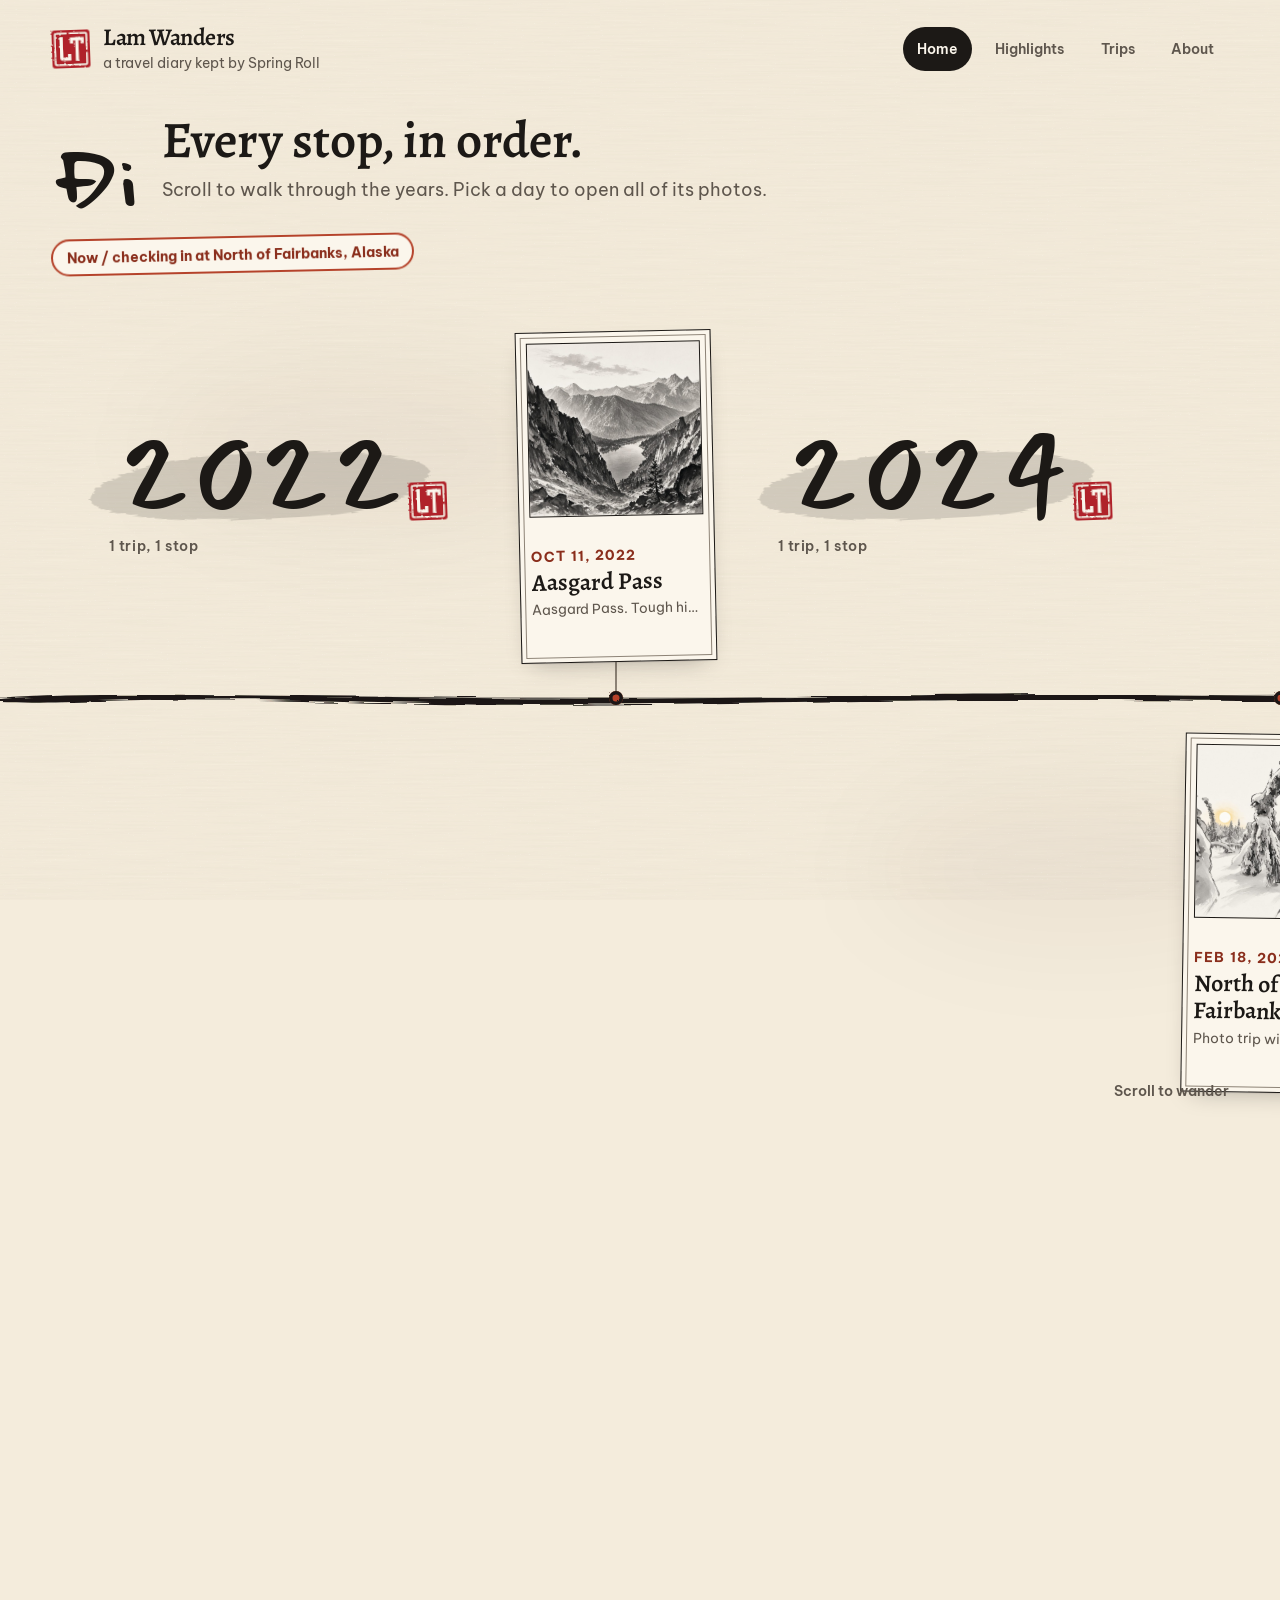
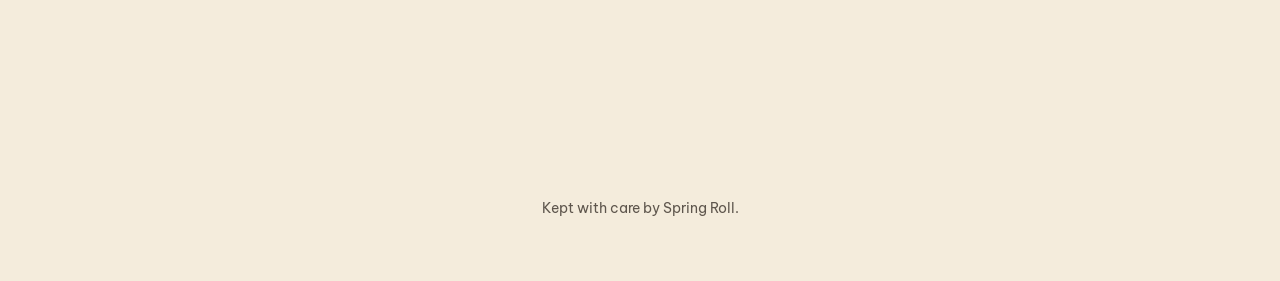
==== commit 4571d0b4: "Apply the blend design direction Ink-wash palette and woodblock frames, self-hosted Alegreya, Be Vie" ====
--- a/index.html
+++ b/index.html
@@ -3,7 +3,7 @@
 <head>
   <meta charset="utf-8">
   <meta name="viewport" content="width=device-width, initial-scale=1">
-  <meta name="theme-color" content="#f6efe4">
+  <meta name="theme-color" content="#f4ecdc">
   <link rel="icon" href="favicon.svg" type="image/svg+xml">
   <script>
     (function () {
@@ -13,34 +13,43 @@
       }
     })();
   </script>
+  <link rel="stylesheet" href="css/fonts.css">
   <link rel="stylesheet" href="css/style.css">
   <title>Lam Wanders</title>
   <meta name="description" content="Lam Wanders, a travel diary kept by Spring Roll.">
 </head>
 <body data-page="home">
+<svg width="0" height="0" style="position:absolute" aria-hidden="true" focusable="false">
+  <defs>
+    <filter id="deckle" x="-5%" y="-5%" width="110%" height="110%">
+      <feTurbulence type="fractalNoise" baseFrequency="0.04" numOctaves="3" seed="7" result="t"/>
+      <feDisplacementMap in="SourceGraphic" in2="t" scale="7" xChannelSelector="R" yChannelSelector="G"/>
+    </filter>
+    <filter id="rough-edge" x="-10%" y="-10%" width="120%" height="120%">
+      <feTurbulence type="fractalNoise" baseFrequency="0.6" numOctaves="2" seed="3" result="t"/>
+      <feDisplacementMap in="SourceGraphic" in2="t" scale="2.2"/>
+    </filter>
+    <filter id="ink-bleed" x="-2%" y="-40%" width="104%" height="180%">
+      <feTurbulence type="fractalNoise" baseFrequency="0.02 0.4" numOctaves="3" seed="11" result="t"/>
+      <feDisplacementMap in="SourceGraphic" in2="t" scale="6"/>
+    </filter>
+    <symbol id="seal-lt" viewBox="0 0 40 40">
+      <rect x="1" y="1" width="38" height="38" rx="3" fill="#b0242a"/>
+      <rect x="4.2" y="4.2" width="31.6" height="31.6" rx="1.2" fill="none" stroke="#fbf6ec" stroke-width="1.5"/>
+      <g fill="none" stroke="#fbf6ec" stroke-width="3" stroke-linecap="square" stroke-linejoin="miter">
+        <path d="M10.5 9.5 V28.2 Q10.5 30 12.3 30 H18.4 V26.6"/>
+        <path d="M20.8 13 V10 H31.4 V13"/>
+        <path d="M26.1 10 V30.4"/>
+      </g>
+      <rect x="16" y="3.2" width="2.4" height="2.2" fill="#b0242a"/>
+      <rect x="34.6" y="21" width="2.2" height="2.6" fill="#b0242a"/>
+    </symbol>
+  </defs>
+</svg>
   <div class="page page-home">
     <header class="site-header">
       <a class="brand" href="index.html">
-        <svg class="mascot" viewBox="0 0 120 120" xmlns="http://www.w3.org/2000/svg" aria-hidden="true">
-  <ellipse cx="60" cy="104" rx="32" ry="7" fill="#e4d5c3"/>
-  <rect x="78" y="70" width="26" height="22" rx="4" fill="#8b5e3c"/>
-  <rect x="82" y="64" width="18" height="8" rx="3" fill="#c45c3e"/>
-  <rect x="86" y="76" width="10" height="7" rx="1.5" fill="#e8b86d"/>
-  <path d="M18 62c6-32 78-32 84 0-6 28-78 28-84 0z" fill="#d4893a"/>
-  <path d="M24 60c5-22 67-22 72 0-5 18-67 18-72 0z" fill="#e4a04a"/>
-  <path d="M30 58c4-12 56-12 60 0" fill="none" stroke="#f6e2b8" stroke-width="3" stroke-linecap="round"/>
-  <path d="M36 50c8-16 40-16 48 2" fill="none" stroke="#c45c3e" stroke-width="2.2" stroke-linecap="round" opacity=".55"/>
-  <circle cx="48" cy="58" r="4.2" fill="#2f241c"/>
-  <circle cx="72" cy="58" r="4.2" fill="#2f241c"/>
-  <circle cx="49.3" cy="56.6" r="1.3" fill="#fffaf3"/>
-  <circle cx="73.3" cy="56.6" r="1.3" fill="#fffaf3"/>
-  <path d="M54 66c4 5 12 5 16 0" fill="none" stroke="#2f241c" stroke-width="2.2" stroke-linecap="round"/>
-  <path d="M28 64c-6 2-10 8-8 12 3 2 8-1 10-6" fill="#6b8f71"/>
-  <circle cx="92" cy="44" r="10" fill="#7ea8b0"/>
-  <circle cx="92" cy="44" r="5.5" fill="#f6efe4"/>
-  <path d="M92 30v4M92 54v4M78 44h4M102 44h4" stroke="#5a4638" stroke-width="2" stroke-linecap="round"/>
-</svg>
-
+        <span class="seal" aria-hidden="true"><svg viewBox="0 0 40 40"><use href="#seal-lt"/></svg></span>
         <span class="brand-text">
           <span class="title">Lam Wanders</span>
           <span class="tagline">a travel diary kept by Spring Roll</span>
@@ -63,6 +72,7 @@
       </section>
       <section id="home" hidden>
         <section class="timeline-intro">
+          <span class="callig" lang="vi" aria-hidden="true">Đi</span>
           <h1>Every stop, in order.</h1>
           <p>Scroll to walk through the years. Pick a day to open all of its photos.</p>
         </section>
--- a/css/fonts.css
+++ b/css/fonts.css
@@ -0,0 +1,151 @@
+/* Self-hosted OFL fonts: Alegreya, Be Vietnam Pro, Mansalva. Latin, Latin-ext, Vietnamese. */
+
+/* vietnamese */
+@font-face {
+  font-family: 'Alegreya';
+  font-style: normal;
+  font-weight: 500 800;
+  font-display: swap;
+  src: url(../fonts/alegreya-500800-vietnamese.woff2) format('woff2');
+  unicode-range: U+0102-0103, U+0110-0111, U+0128-0129, U+0168-0169, U+01A0-01A1, U+01AF-01B0, U+0300-0301, U+0303-0304, U+0308-0309, U+0323, U+0329, U+1EA0-1EF9, U+20AB;
+}
+
+/* latin-ext */
+@font-face {
+  font-family: 'Alegreya';
+  font-style: normal;
+  font-weight: 500 800;
+  font-display: swap;
+  src: url(../fonts/alegreya-500800-latin-ext.woff2) format('woff2');
+  unicode-range: U+0100-02BA, U+02BD-02C5, U+02C7-02CC, U+02CE-02D7, U+02DD-02FF, U+0304, U+0308, U+0329, U+1D00-1DBF, U+1E00-1E9F, U+1EF2-1EFF, U+2020, U+20A0-20AB, U+20AD-20C4, U+2113, U+2C60-2C7F, U+A720-A7FF;
+}
+
+/* latin */
+@font-face {
+  font-family: 'Alegreya';
+  font-style: normal;
+  font-weight: 500 800;
+  font-display: swap;
+  src: url(../fonts/alegreya-500800-latin.woff2) format('woff2');
+  unicode-range: U+0000-00FF, U+0131, U+0152-0153, U+02BB-02BC, U+02C6, U+02DA, U+02DC, U+0304, U+0308, U+0329, U+2000-206F, U+20AC, U+2122, U+2191, U+2193, U+2212, U+2215, U+FEFF, U+FFFD;
+}
+
+/* vietnamese */
+@font-face {
+  font-family: 'Be Vietnam Pro';
+  font-style: normal;
+  font-weight: 400;
+  font-display: swap;
+  src: url(../fonts/be-vietnam-pro-400-vietnamese.woff2) format('woff2');
+  unicode-range: U+0102-0103, U+0110-0111, U+0128-0129, U+0168-0169, U+01A0-01A1, U+01AF-01B0, U+0300-0301, U+0303-0304, U+0308-0309, U+0323, U+0329, U+1EA0-1EF9, U+20AB;
+}
+
+/* latin-ext */
+@font-face {
+  font-family: 'Be Vietnam Pro';
+  font-style: normal;
+  font-weight: 400;
+  font-display: swap;
+  src: url(../fonts/be-vietnam-pro-400-latin-ext.woff2) format('woff2');
+  unicode-range: U+0100-02BA, U+02BD-02C5, U+02C7-02CC, U+02CE-02D7, U+02DD-02FF, U+0304, U+0308, U+0329, U+1D00-1DBF, U+1E00-1E9F, U+1EF2-1EFF, U+2020, U+20A0-20AB, U+20AD-20C4, U+2113, U+2C60-2C7F, U+A720-A7FF;
+}
+
+/* latin */
+@font-face {
+  font-family: 'Be Vietnam Pro';
+  font-style: normal;
+  font-weight: 400;
+  font-display: swap;
+  src: url(../fonts/be-vietnam-pro-400-latin.woff2) format('woff2');
+  unicode-range: U+0000-00FF, U+0131, U+0152-0153, U+02BB-02BC, U+02C6, U+02DA, U+02DC, U+0304, U+0308, U+0329, U+2000-206F, U+20AC, U+2122, U+2191, U+2193, U+2212, U+2215, U+FEFF, U+FFFD;
+}
+
+/* vietnamese */
+@font-face {
+  font-family: 'Be Vietnam Pro';
+  font-style: normal;
+  font-weight: 600;
+  font-display: swap;
+  src: url(../fonts/be-vietnam-pro-600-vietnamese.woff2) format('woff2');
+  unicode-range: U+0102-0103, U+0110-0111, U+0128-0129, U+0168-0169, U+01A0-01A1, U+01AF-01B0, U+0300-0301, U+0303-0304, U+0308-0309, U+0323, U+0329, U+1EA0-1EF9, U+20AB;
+}
+
+/* latin-ext */
+@font-face {
+  font-family: 'Be Vietnam Pro';
+  font-style: normal;
+  font-weight: 600;
+  font-display: swap;
+  src: url(../fonts/be-vietnam-pro-600-latin-ext.woff2) format('woff2');
+  unicode-range: U+0100-02BA, U+02BD-02C5, U+02C7-02CC, U+02CE-02D7, U+02DD-02FF, U+0304, U+0308, U+0329, U+1D00-1DBF, U+1E00-1E9F, U+1EF2-1EFF, U+2020, U+20A0-20AB, U+20AD-20C4, U+2113, U+2C60-2C7F, U+A720-A7FF;
+}
+
+/* latin */
+@font-face {
+  font-family: 'Be Vietnam Pro';
+  font-style: normal;
+  font-weight: 600;
+  font-display: swap;
+  src: url(../fonts/be-vietnam-pro-600-latin.woff2) format('woff2');
+  unicode-range: U+0000-00FF, U+0131, U+0152-0153, U+02BB-02BC, U+02C6, U+02DA, U+02DC, U+0304, U+0308, U+0329, U+2000-206F, U+20AC, U+2122, U+2191, U+2193, U+2212, U+2215, U+FEFF, U+FFFD;
+}
+
+/* vietnamese */
+@font-face {
+  font-family: 'Be Vietnam Pro';
+  font-style: normal;
+  font-weight: 700;
+  font-display: swap;
+  src: url(../fonts/be-vietnam-pro-700-vietnamese.woff2) format('woff2');
+  unicode-range: U+0102-0103, U+0110-0111, U+0128-0129, U+0168-0169, U+01A0-01A1, U+01AF-01B0, U+0300-0301, U+0303-0304, U+0308-0309, U+0323, U+0329, U+1EA0-1EF9, U+20AB;
+}
+
+/* latin-ext */
+@font-face {
+  font-family: 'Be Vietnam Pro';
+  font-style: normal;
+  font-weight: 700;
+  font-display: swap;
+  src: url(../fonts/be-vietnam-pro-700-latin-ext.woff2) format('woff2');
+  unicode-range: U+0100-02BA, U+02BD-02C5, U+02C7-02CC, U+02CE-02D7, U+02DD-02FF, U+0304, U+0308, U+0329, U+1D00-1DBF, U+1E00-1E9F, U+1EF2-1EFF, U+2020, U+20A0-20AB, U+20AD-20C4, U+2113, U+2C60-2C7F, U+A720-A7FF;
+}
+
+/* latin */
+@font-face {
+  font-family: 'Be Vietnam Pro';
+  font-style: normal;
+  font-weight: 700;
+  font-display: swap;
+  src: url(../fonts/be-vietnam-pro-700-latin.woff2) format('woff2');
+  unicode-range: U+0000-00FF, U+0131, U+0152-0153, U+02BB-02BC, U+02C6, U+02DA, U+02DC, U+0304, U+0308, U+0329, U+2000-206F, U+20AC, U+2122, U+2191, U+2193, U+2212, U+2215, U+FEFF, U+FFFD;
+}
+
+/* vietnamese */
+@font-face {
+  font-family: 'Mansalva';
+  font-style: normal;
+  font-weight: 400;
+  font-display: swap;
+  src: url(../fonts/mansalva-400-vietnamese.woff2) format('woff2');
+  unicode-range: U+0102-0103, U+0110-0111, U+0128-0129, U+0168-0169, U+01A0-01A1, U+01AF-01B0, U+0300-0301, U+0303-0304, U+0308-0309, U+0323, U+0329, U+1EA0-1EF9, U+20AB;
+}
+
+/* latin-ext */
+@font-face {
+  font-family: 'Mansalva';
+  font-style: normal;
+  font-weight: 400;
+  font-display: swap;
+  src: url(../fonts/mansalva-400-latin-ext.woff2) format('woff2');
+  unicode-range: U+0100-02BA, U+02BD-02C5, U+02C7-02CC, U+02CE-02D7, U+02DD-02FF, U+0304, U+0308, U+0329, U+1D00-1DBF, U+1E00-1E9F, U+1EF2-1EFF, U+2020, U+20A0-20AB, U+20AD-20C4, U+2113, U+2C60-2C7F, U+A720-A7FF;
+}
+
+/* latin */
+@font-face {
+  font-family: 'Mansalva';
+  font-style: normal;
+  font-weight: 400;
+  font-display: swap;
+  src: url(../fonts/mansalva-400-latin.woff2) format('woff2');
+  unicode-range: U+0000-00FF, U+0131, U+0152-0153, U+02BB-02BC, U+02C6, U+02DA, U+02DC, U+0304, U+0308, U+0329, U+2000-206F, U+20AC, U+2122, U+2191, U+2193, U+2212, U+2215, U+FEFF, U+FFFD;
+}
--- a/css/style.css
+++ b/css/style.css
@@ -1,31 +1,38 @@
-/* Lam Wanders. Color and font values stay on the current palette;
-   names and layout tokens follow the design spec so a later swap is small. */
+/* Lam Wanders, blend direction: ink wash plus woodblock. */
 :root {
-  --paper: #f6efe4;
-  --paper-deep: #eadbc8;
-  --card: #fffaf3;
+  --paper: #f4ecdc;
+  --paper-deep: #e8dcc4;
+  --card: #fbf6ec;
   --card-clay: var(--card);
-  --ink: #2f241c;
-  --ink-80: #3d3228;
-  --ink-60: #5a4638;
-  --ink-40: #8a7464;
-  --ink-20: #e4d5c3;
-  --ink-wash: rgba(47, 36, 28, 0.08);
+  --ink: #1c1916;
+  --ink-80: #3a342e;
+  --ink-60: #5e564d;
+  --ink-40: #8d8376;
+  --ink-20: #d0c5b2;
+  --ink-wash: rgba(28, 25, 22, 0.08);
+  --ink-wash-2: rgba(28, 25, 22, 0.13);
   --ink-soft: var(--ink-60);
   --line: var(--ink-20);
-  --clay: #c45c3e;
-  --clay-dark: #9a3f28;
-  --seal: var(--clay);
-  --seal-dark: var(--clay-dark);
-  --persimmon: var(--clay);
-  --persimmon-dark: var(--clay-dark);
-  --moss: #5f8a66;
-  --sage: var(--moss);
-  --sun: #e8b86d;
-  --sky: #7ea8b0;
-  --font-display: "Iowan Old Style", Palatino, "Palatino Linotype", "Book Antiqua", Georgia, serif;
-  --font-body: "Avenir Next", "Segoe UI", "Helvetica Neue", Arial, sans-serif;
-  --font-brush: var(--font-display);
+  --son: #b5432b;
+  --son-dark: #8a2e1c;
+  --turmeric: #d9a521;
+  --leaf: #4b7337;
+  --leaf-dark: #3f6230;
+  --indigo: #2f4a6e;
+  --chop: #b0242a;
+  --seal: var(--chop);
+  --seal-dark: var(--son-dark);
+  --clay: var(--son);
+  --clay-dark: var(--son-dark);
+  --persimmon: var(--son);
+  --persimmon-dark: var(--son-dark);
+  --moss: var(--leaf);
+  --sage: var(--leaf);
+  --sun: var(--turmeric);
+  --sky: var(--indigo);
+  --font-display: "Alegreya", "Iowan Old Style", Palatino, Georgia, serif;
+  --font-body: "Be Vietnam Pro", "Segoe UI", system-ui, sans-serif;
+  --font-brush: "Mansalva", "Alegreya", Georgia, serif;
   --serif: var(--font-display);
   --sans: var(--font-body);
   --step--1: clamp(0.8rem, 0.78rem + 0.1vw, 0.875rem);
@@ -33,7 +40,7 @@
   --step-1: clamp(1.25rem, 1.15rem + 0.5vw, 1.5rem);
   --step-2: clamp(1.6rem, 1.4rem + 1vw, 2.1rem);
   --step-3: clamp(2.1rem, 1.7rem + 2vw, 3.2rem);
-  --step-year: clamp(4.5rem, 3rem + 7vw, 9.5rem);
+  --step-year: clamp(4rem, 2.8rem + 5.4vw, 8rem);
   --space-1: 0.25rem;
   --space-2: 0.5rem;
   --space-3: 0.75rem;
@@ -42,12 +49,12 @@
   --space-6: 2rem;
   --space-7: 3rem;
   --space-8: 4.5rem;
-  --tile-w: clamp(180px, 14vw, 210px);
+  --tile-w: clamp(196px, 15vw, 236px);
   --tile-gap: clamp(24px, 2.5vw, 40px);
   --stem: 36px;
-  --radius-clay: 22px;
-  --shadow-paper: 0 1px 0 rgba(47, 36, 28, 0.06), 0 10px 24px -12px rgba(47, 36, 28, 0.35);
-  --shadow-lift: 0 2px 0 rgba(47, 36, 28, 0.08), 0 22px 36px -16px rgba(47, 36, 28, 0.45);
+  --shadow-paper: 0 1px 0 rgba(28, 25, 22, 0.06), 0 10px 24px -12px rgba(28, 25, 22, 0.35);
+  --shadow-lift: 0 2px 0 rgba(28, 25, 22, 0.08), 0 22px 36px -16px rgba(28, 25, 22, 0.45);
+  --shadow-print: 5px 5px 0 rgba(217, 165, 33, 0.55);
   --shadow: var(--shadow-paper);
   --ease-brush: cubic-bezier(0.2, 0.7, 0.2, 1);
   --dur-fast: 160ms;
@@ -75,9 +82,19 @@
   position: fixed;
   inset: 0;
   pointer-events: none;
-  opacity: 0.07;
   z-index: 0;
-  background-image: url("data:image/svg+xml,%3Csvg xmlns='http://www.w3.org/2000/svg' width='140' height='140'%3E%3Cfilter id='n'%3E%3CfeTurbulence type='fractalNoise' baseFrequency='.85' numOctaves='2' stitchTiles='stitch'/%3E%3C/filter%3E%3Crect width='140' height='140' filter='url(%23n)' opacity='.7'/%3E%3C/svg%3E");
+  opacity: 0.55;
+  background-image: url("data:image/svg+xml,%3Csvg xmlns='http://www.w3.org/2000/svg' width='300' height='300'%3E%3Cfilter id='f'%3E%3CfeTurbulence type='fractalNoise' baseFrequency='.012 .55' numOctaves='3' seed='4' stitchTiles='stitch'/%3E%3CfeColorMatrix values='0 0 0 0 .42 0 0 0 0 .34 0 0 0 0 .2 0 0 0 .13 0'/%3E%3C/filter%3E%3Crect width='100%25' height='100%25' filter='url(%23f)'/%3E%3C/svg%3E");
+}
+body::after {
+  content: "";
+  position: fixed;
+  inset: 0;
+  pointer-events: none;
+  z-index: 0;
+  opacity: 0.35;
+  mix-blend-mode: soft-light;
+  background-image: url("data:image/svg+xml,%3Csvg xmlns='http://www.w3.org/2000/svg' width='220' height='220'%3E%3Cfilter id='s'%3E%3CfeTurbulence type='fractalNoise' baseFrequency='.85' numOctaves='1' seed='9' stitchTiles='stitch'/%3E%3CfeColorMatrix values='0 0 0 0 1 0 0 0 0 1 0 0 0 0 1 0 0 0 9 -6.2'/%3E%3C/filter%3E%3Crect width='100%25' height='100%25' filter='url(%23s)'/%3E%3C/svg%3E");
 }
 
 .page { position: relative; z-index: 1; }
@@ -87,7 +104,7 @@
   padding: var(--space-5) 0 var(--space-7);
 }
 
-a { color: var(--clay-dark); }
+a { color: var(--indigo); }
 :focus-visible { outline: var(--focus); outline-offset: 4px; border-radius: 4px; }
 .visually-hidden {
   position: absolute !important;
@@ -122,17 +139,18 @@
   width: 72px;
   height: 72px;
   flex: 0 0 auto;
-  filter: drop-shadow(0 6px 10px rgba(47, 36, 28, 0.12));
-}
+  filter: drop-shadow(0 6px 10px rgba(28, 25, 22, 0.12));
+}
+.brand .seal { width: 40px; height: 40px; flex: 0 0 auto; }
 .brand-text { display: flex; flex-direction: column; gap: 0.1rem; }
 .title {
   font-family: var(--font-display);
   font-size: var(--step-1);
-  font-weight: 700;
+  font-weight: 600;
   letter-spacing: -0.02em;
   line-height: 1.1;
 }
-.tagline { color: var(--ink-60); font-size: var(--step--1); font-style: italic; }
+.tagline { color: var(--ink-60); font-size: var(--step--1); }
 .site-nav { display: flex; flex-wrap: wrap; gap: var(--space-2); }
 .site-nav a {
   display: inline-flex;
@@ -148,11 +166,11 @@
 .site-nav a:hover,
 .site-nav a:focus-visible {
   background: var(--ink-wash);
-  color: var(--clay-dark);
+  color: var(--ink);
   outline: none;
 }
 .site-nav a:focus-visible { outline: var(--focus); outline-offset: 4px; }
-.site-nav a[aria-current="page"] { background: var(--clay); color: var(--card); }
+.site-nav a[aria-current="page"] { background: var(--ink); color: var(--card); }
 
 .site-footer {
   margin-top: var(--space-7);
@@ -167,18 +185,14 @@
 }
 
 .seal {
-  display: inline-grid;
-  place-items: center;
-  width: 40px;
-  height: 40px;
-  background: var(--seal);
-  color: var(--card);
-  border-radius: 6px;
-  font: 400 1.2rem/1 var(--font-brush);
-  box-shadow: inset 0 0 0 2px var(--seal), inset 0 0 0 3.5px rgba(255, 250, 243, 0.75);
-  filter: url(#rough-edge);
-  transform: rotate(-4deg);
-}
+  display: inline-block;
+  width: 36px;
+  height: 36px;
+  transform: rotate(-2deg);
+  line-height: 0;
+}
+.seal svg { width: 100%; height: 100%; display: block; filter: url(#rough-edge); }
+.callig { font: 400 clamp(3.4rem, 2.6rem + 3vw, 5.6rem)/0.9 var(--font-brush); color: var(--ink); }
 
 .empty-state { display: grid; place-items: center; min-height: 50vh; }
 .empty-card {
@@ -198,12 +212,12 @@
   display: inline-block;
   margin: 0 0 var(--space-4);
   padding: 0.35rem 0.85rem;
-  border: 2px solid var(--clay);
-  color: var(--clay-dark);
+  border: 2px solid var(--son);
+  color: var(--son-dark);
   border-radius: 999px;
   font-size: var(--step--1);
   font-weight: 700;
-  background: rgba(232, 184, 109, 0.4);
+  background: var(--card);
   transform: rotate(-1.2deg);
 }
 
@@ -211,8 +225,8 @@
   display: inline-block;
   padding: 0.1rem 0.5rem;
   border-radius: 999px;
-  background: rgba(95, 138, 102, 0.2);
-  color: #3d5c43;
+  background: rgba(75, 115, 55, 0.18);
+  color: var(--leaf-dark);
   font-family: var(--font-body);
   font-size: 0.7rem;
   font-weight: 700;
@@ -221,7 +235,15 @@
 }
 
 /* ===== home timeline ===== */
-.timeline-intro { padding: 0 clamp(1rem, 4vw, 3.5rem); max-width: 46rem; }
+.timeline-intro {
+  padding: 0 clamp(1rem, 4vw, 3.5rem);
+  max-width: 52rem;
+  display: grid;
+  grid-template-columns: auto 1fr;
+  column-gap: var(--space-5);
+  align-items: end;
+}
+.timeline-intro .callig { grid-row: span 2; padding-bottom: 0.05em; }
 .timeline-intro h1 { font: 600 var(--step-3)/1.05 var(--font-display); margin: var(--space-4) 0 var(--space-2); }
 .timeline-intro p { color: var(--ink-60); margin: 0 0 var(--space-4); }
 
@@ -247,8 +269,8 @@
   align-items: center;
   gap: var(--tile-gap);
   padding: 0 40vw 0 clamp(1rem, 6vw, 5rem);
-  height: min(820px, calc(100vh - 96px));
-  margin-top: 40px;
+  height: min(780px, calc(100vh - 150px));
+  margin-top: 56px;
   will-change: transform;
 }
 .brush-line {
@@ -268,7 +290,7 @@
   width: 420px;
   height: 160px;
   border-radius: 50%;
-  background: rgba(47, 36, 28, 0.035);
+  background: rgba(28, 25, 22, 0.035);
   filter: blur(48px);
 }
 
@@ -280,22 +302,39 @@
   gap: var(--space-2);
   align-self: flex-start;
   padding-top: 10vh;
-  margin-right: var(--tile-gap);
-}
+  padding-right: 36px;
+  margin-left: var(--space-6);
+  margin-right: var(--space-6);
+}
+.home-year:first-of-type { margin-left: 0; }
 .home-year h2 {
+  position: relative;
+  isolation: isolate;
   margin: 0;
-  font: 400 var(--step-year)/0.9 var(--font-brush);
-  letter-spacing: -0.04em;
+  padding: 0 0.1em;
+  font: 400 var(--step-year)/1 var(--font-brush);
+  letter-spacing: 0.02em;
   color: var(--ink);
 }
+.home-year h2::before {
+  content: "";
+  position: absolute;
+  z-index: -1;
+  left: -6%;
+  right: -4%;
+  top: 34%;
+  bottom: 6%;
+  background: var(--ink-wash-2);
+  border-radius: 48% 52% 38% 62% / 58% 42% 58% 42%;
+  transform: rotate(-3deg);
+  filter: url(#ink-bleed);
+}
 .home-year h2 .seal {
-  position: relative;
-  vertical-align: top;
-  margin-left: 4px;
-  top: 0.12em;
-  width: 46px;
-  height: 46px;
-  font-size: 1.4rem;
+  position: absolute;
+  right: -30px;
+  bottom: 6px;
+  width: 40px;
+  height: 40px;
 }
 .home-year .year-stats {
   font-size: var(--step--1);
@@ -329,7 +368,8 @@
   width: 14px;
   height: 14px;
   border-radius: 50%;
-  background: var(--ink);
+  background: var(--son);
+  box-shadow: inset 0 0 0 3.5px var(--ink);
   filter: url(#rough-edge);
   z-index: 1;
 }
@@ -350,24 +390,34 @@
   position: absolute;
   inset: 0;
   background: var(--card);
-  box-shadow: var(--shadow-paper);
+  border: 1.5px solid var(--ink);
+  box-shadow: inset 0 0 0 4px var(--card), inset 0 0 0 5px var(--ink-40), var(--shadow-paper);
   transition: box-shadow var(--dur-med) var(--ease-brush);
 }
-.tile[data-style="ink"]::before { filter: url(#deckle); }
-.tile[data-style="clay"]::before {
-  border-radius: var(--radius-clay);
-  background: var(--card-clay);
-  box-shadow: inset 0 -4px 0 rgba(154, 63, 40, 0.12), var(--shadow-paper);
-}
+.tile[data-style="clay"]::after {
+  content: "";
+  position: absolute;
+  left: -16px;
+  bottom: -12px;
+  width: 74px;
+  height: 26px;
+  pointer-events: none;
+  background: url("data:image/svg+xml,%3Csvg xmlns='http://www.w3.org/2000/svg' viewBox='0 0 74 26'%3E%3Cpath d='M2 19c10-6 22-12 36-12 12 0 20 3 26 6 4 2 6 1 8-1-1 4-5 6-9 5-7-2-14-6-25-6C25 11 14 15 3 21z' fill='%231c1916'/%3E%3Ccircle cx='70' cy='9' r='1.6' fill='%231c1916'/%3E%3C/svg%3E") no-repeat center / contain;
+}
+.tile[data-style="clay"] .clay-pin { display: none; }
 .tile > * { position: relative; }
 .tile-thumb {
   display: block;
   aspect-ratio: 1 / 1;
-  max-height: 168px;
   overflow: hidden;
   background: var(--paper-deep);
-}
-.tile[data-style="clay"] .tile-thumb { border-radius: calc(var(--radius-clay) - 8px); }
+  outline: 1px solid var(--ink);
+}
+.tile[data-style="clay"] .tile-thumb {
+  border-radius: 6px;
+  outline: 0;
+  box-shadow: 0 0 0 1px var(--ink);
+}
 .tile-thumb img {
   width: 100%;
   height: 100%;
@@ -382,10 +432,10 @@
   font-weight: 700;
   letter-spacing: 0.08em;
   text-transform: uppercase;
-  color: var(--seal-dark);
+  color: var(--son-dark);
   margin: 0;
 }
-.tile[data-style="clay"] .tile-date { color: var(--persimmon-dark); }
+.tile[data-style="clay"] .tile-date { color: var(--leaf-dark); }
 .tile-place {
   display: -webkit-box;
   -webkit-line-clamp: 2;
@@ -419,21 +469,20 @@
 .tile:hover,
 .tile:focus-visible { transform: rotate(0deg) translateY(-6px); }
 .tile:hover::before,
-.tile:focus-visible::before { box-shadow: var(--shadow-lift); }
+.tile:focus-visible::before {
+  box-shadow: inset 0 0 0 4px var(--card), inset 0 0 0 5px var(--ink-40), var(--shadow-print);
+}
 .tile:hover .tile-thumb img,
 .tile:focus-visible .tile-thumb img { transform: scale(1.04); }
 .tile:focus-visible { outline: 3px solid var(--ink); outline-offset: 6px; border-radius: 6px; }
-.tile[data-style="clay"]:focus-visible { border-radius: var(--radius-clay); }
 .tile:active { transform: rotate(0deg) translateY(-2px); }
-.tile:active::before { box-shadow: var(--shadow-paper); }
 
 .visited-stamp {
   position: absolute;
   top: 18px;
   right: 18px;
-  width: 34px;
-  height: 34px;
-  font-size: 1rem;
+  width: 30px;
+  height: 30px;
   opacity: 0;
   transform: scale(1.6) rotate(-14deg);
 }
@@ -456,7 +505,7 @@
   display: flex;
   gap: 4px;
   padding: 6px;
-  background: rgba(255, 250, 243, 0.92);
+  background: rgba(251, 246, 236, 0.92);
   border-radius: 999px;
   box-shadow: var(--shadow-paper);
   z-index: 5;
@@ -521,9 +570,11 @@
   .brush-line .h { display: none; }
   .brush-line .v { display: block !important; }
   .ink-layer { display: none; }
+  .timeline-intro { grid-template-columns: 1fr; }
+  .timeline-intro .callig { grid-row: auto; font-size: 3.2rem; }
   .home-year { align-self: stretch; padding-top: 0; margin: var(--space-6) 0 var(--space-2); }
-  .home-year h2 { font-size: 4.5rem; }
-  .home-year h2 .seal { width: 36px; height: 36px; font-size: 1.1rem; }
+  .home-year h2 { font-size: 3.8rem; }
+  .home-year h2 .seal { width: 32px; height: 32px; right: -26px; bottom: 6px; }
   .home-card,
   .home-card:nth-of-type(odd),
   .home-card:nth-of-type(even) {
@@ -541,7 +592,6 @@
     left: -31px;
     margin-top: -7px;
   }
-  .tile[data-style="ink"]::before { filter: none; }
   .tile {
     display: grid;
     grid-template-columns: 112px 1fr;
@@ -550,10 +600,10 @@
     padding: 10px;
     transform: none;
   }
-  .tile-thumb { max-height: 112px; }
   .tile:hover, .tile:focus-visible, .tile:active { transform: none; }
   .tile-copy { padding: 0; min-width: 0; }
-  .visited-stamp { top: 4px; left: 90px; right: auto; width: 28px; height: 28px; font-size: 0.85rem; }
+  .visited-stamp { top: 6px; left: 92px; right: auto; width: 26px; height: 26px; }
+  .tile[data-style="clay"]::after { left: auto; right: -12px; bottom: -9px; width: 56px; height: 20px; transform: scaleX(-1); }
   .year-jump, .scroll-hint { display: none; }
 }
 
@@ -611,7 +661,7 @@
   font-weight: 700;
   letter-spacing: 0.08em;
   text-transform: uppercase;
-  color: var(--seal-dark);
+  color: var(--son-dark);
   border: 0;
   background: none;
   padding: 0;
@@ -637,8 +687,12 @@
   color: var(--ink-60);
   font-weight: 600;
 }
+.entry-hero .accent,
+.trip-hero .accent { display: flex; align-items: flex-end; gap: var(--space-4); }
+.entry-hero .callig,
+.trip-hero .callig { font-size: clamp(3rem, 2.2rem + 2.6vw, 4.6rem); color: var(--son-dark); }
 .entry-hero .seal,
-.trip-hero .seal { width: 64px; height: 64px; font-size: 1.9rem; }
+.trip-hero .seal { width: 52px; height: 52px; }
 .hero-stroke {
   display: block;
   height: 18px;
@@ -647,7 +701,7 @@
   color: var(--ink);
   margin: 0 auto;
 }
-.entry-trip { margin: var(--space-3) 0 0; color: var(--clay-dark); font-weight: 600; }
+.entry-trip { margin: var(--space-3) 0 0; color: var(--indigo); font-weight: 600; }
 .entry-text {
   margin: var(--space-5) auto 0;
   max-width: 40rem;
@@ -677,11 +731,11 @@
   position: absolute;
   inset: -8px;
   background: var(--card);
-  box-shadow: var(--shadow-paper);
-  filter: url(#deckle);
+  border: 1.5px solid var(--ink);
+  box-shadow: inset 0 0 0 4px var(--card), inset 0 0 0 5px var(--ink-40), var(--shadow-paper);
   z-index: -1;
 }
-.photo-frame.original img { border-radius: 4px; }
+.photo-frame.original img { border-radius: 4px; box-shadow: 0 0 0 1px var(--ink); }
 .photo-frame figcaption {
   display: flex;
   justify-content: space-between;
@@ -709,7 +763,7 @@
   width: 100vw;
   height: 100vh;
 }
-.lightbox::backdrop { background: rgba(20, 18, 16, 0.88); }
+.lightbox::backdrop { background: rgba(28, 25, 22, 0.9); }
 .lightbox-inner {
   height: 100%;
   display: grid;
@@ -757,7 +811,8 @@
 
 @media (max-width: 699px) {
   .entry-hero, .trip-hero { grid-template-columns: 1fr; }
-  .entry-hero .seal, .trip-hero .seal { display: none; }
+  .entry-hero .accent, .trip-hero .accent { order: -1; }
+  .entry-hero .seal, .trip-hero .seal { width: 40px; height: 40px; }
   .photos { columns: 2 150px; column-gap: var(--space-3); }
   .photo-frame { margin-bottom: var(--space-4); }
   .photo-frame figcaption { flex-direction: column; gap: 0; }
@@ -768,7 +823,7 @@
 .maps-link {
   position: relative;
   z-index: 2;
-  color: var(--clay-dark);
+  color: var(--indigo);
   font-variant-numeric: tabular-nums;
   text-underline-offset: 0.15em;
 }
@@ -797,7 +852,7 @@
   gap: 0.45rem;
 }
 .entry-place a { color: inherit; text-decoration: none; }
-.entry-place a:hover, .entry-place a:focus-visible { color: var(--clay-dark); text-decoration: underline; }
+.entry-place a:hover, .entry-place a:focus-visible { color: var(--indigo); text-decoration: underline; }
 .entry-preview {
   display: block;
   margin: 0 0 1rem;
@@ -824,7 +879,7 @@
   transition: transform var(--dur-fast) var(--ease-brush), box-shadow var(--dur-fast) var(--ease-brush);
 }
 .trip-card h2 { font-family: var(--font-display); margin: 0 0 0.25rem; font-size: var(--step-2); }
-a.trip-card .trip-meta { color: var(--clay-dark); }
+a.trip-card .trip-meta { color: var(--indigo); }
 a.trip-card:hover, a.trip-card:focus-visible {
   transform: translateY(-2px);
   box-shadow: var(--shadow-lift);
@@ -869,7 +924,7 @@
   margin: 0 0 0.35rem;
   letter-spacing: -0.03em;
 }
-.highlights-year .year-stats { margin: 0 0 0.55rem; color: var(--clay-dark); font-weight: 700; }
+.highlights-year .year-stats { margin: 0 0 0.55rem; color: var(--son-dark); font-weight: 700; }
 .year-summary { margin: 0 0 1rem; max-width: 40rem; }
 .year-summary.is-placeholder,
 .about-body.is-placeholder { color: var(--ink-60); font-style: italic; }
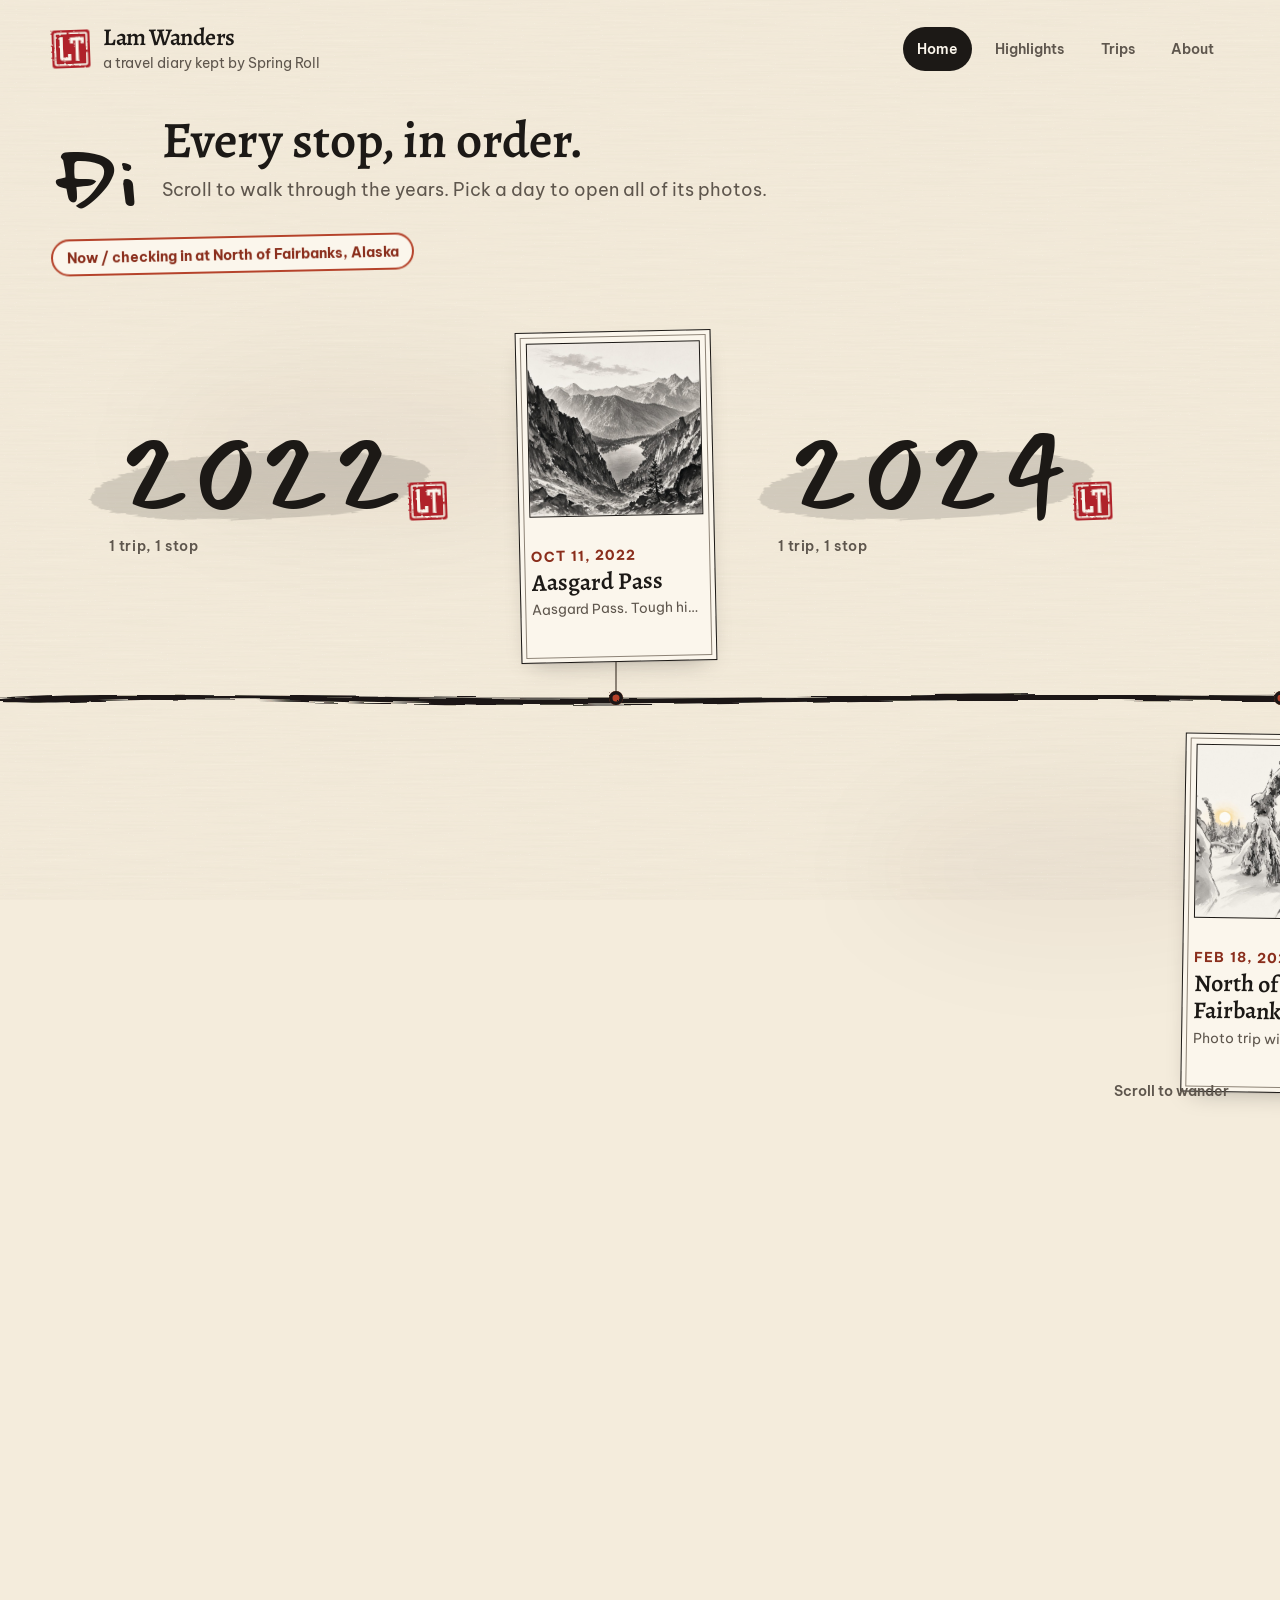
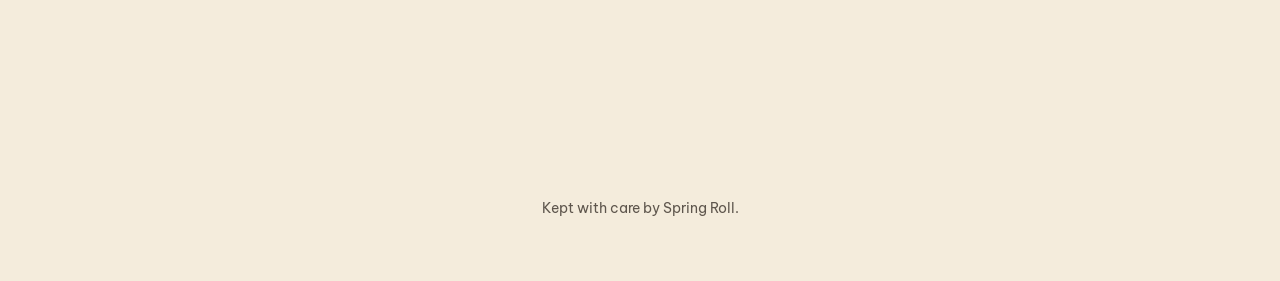
==== commit ffd6a691: "Fix blend review notes on nav, gallery, seals, and the brush line Use the same large pill nav on eve" ====
--- a/index.html
+++ b/index.html
@@ -90,8 +90,14 @@
                   <path filter="url(#ink-bleed)" fill="currentColor" d="M0 18 C 40 12, 90 14, 160 15 S 300 20, 420 16 S 600 12, 720 17 S 900 21, 1000 15 L 1000 19 C 900 25, 820 22, 720 21 S 560 17, 420 21 S 260 25, 160 20 S 40 24, 0 21 Z"/>
                   <path fill="currentColor" opacity=".35" d="M0 16 C 200 14, 400 19, 600 15 S 860 13, 1000 17 L1000 17.6 C 860 15, 600 17, 400 20.4 S 200 16, 0 17.2 Z"/>
                 </svg>
-                <svg class="v" style="display:none" viewBox="0 0 28 1000" preserveAspectRatio="none" aria-hidden="true">
-                  <path filter="url(#ink-bleed)" fill="currentColor" d="M12 0 C 10 120, 15 260, 13 400 S 11 700, 14 1000 L 17 1000 C 15 700, 18 520, 16 400 S 13 120, 16 0 Z"/>
+                <svg class="v" style="display:none" viewBox="0 0 28 2000" preserveAspectRatio="none" aria-hidden="true">
+                  <defs>
+                    <filter id="ink-soft-v" x="-40%" y="-1%" width="180%" height="102%">
+                      <feGaussianBlur stdDeviation="0.4 0.12"/>
+                    </filter>
+                  </defs>
+                  <path filter="url(#ink-soft-v)" fill="currentColor" d="M12.6 0 C 11.8 220, 15.4 440, 13.4 700 S 11.6 1180, 13.8 1540 S 15.2 1820, 13 2000 L 16.4 2000 C 18.2 1820, 16.8 1540, 16.6 1180 S 16.6 440, 16.2 0 Z"/>
+                  <path fill="currentColor" opacity=".28" d="M13.4 0 C 12.8 260, 14.8 520, 13.8 860 S 12.8 1400, 14.2 2000 L 15.4 2000 C 14.2 1400, 15 860, 15 520 S 14.8 260, 15.2 0 Z"/>
                 </svg>
               </div>
             </div>
--- a/css/style.css
+++ b/css/style.css
@@ -98,7 +98,7 @@
 }
 
 .page { position: relative; z-index: 1; }
-body:not([data-page="home"]):not([data-page="entry"]) .page {
+body:not([data-page="home"]):not([data-page="entry"]) main {
   width: min(960px, calc(100% - 2rem));
   margin: 0 auto;
   padding: var(--space-5) 0 var(--space-7);
@@ -121,10 +121,6 @@
   align-items: center;
   justify-content: space-between;
   gap: var(--space-3) var(--space-5);
-  margin-bottom: var(--space-5);
-}
-body[data-page="home"] .site-header,
-body[data-page="entry"] .site-header {
   padding: var(--space-5) clamp(1rem, 4vw, 3.5rem);
   margin-bottom: 0;
 }
@@ -173,15 +169,11 @@
 .site-nav a[aria-current="page"] { background: var(--ink); color: var(--card); }
 
 .site-footer {
-  margin-top: var(--space-7);
+  margin-top: 0;
   text-align: center;
   color: var(--ink-60);
   font-size: var(--step--1);
-}
-body[data-page="home"] .site-footer,
-body[data-page="entry"] .site-footer {
   padding: var(--space-7) clamp(1rem, 4vw, 3.5rem);
-  margin-top: 0;
 }
 
 .seal {
@@ -541,9 +533,7 @@
 }
 
 @media (max-width: 699px) {
-  .site-header { flex-direction: column; align-items: flex-start; gap: var(--space-3); }
-  body[data-page="home"] .site-header,
-  body[data-page="entry"] .site-header { padding-bottom: var(--space-3); }
+  .site-header { flex-direction: column; align-items: flex-start; gap: var(--space-3); padding-bottom: var(--space-3); }
   .mascot { width: 58px; height: 58px; }
   .site-nav { flex-wrap: wrap; }
   .timeline-scroller { height: auto !important; }
@@ -618,19 +608,31 @@
 body[data-page="entry"] .page {
   width: 100%;
   max-width: none;
-  padding: var(--space-5) 0 var(--space-7);
-}
-body[data-page="entry"] .site-header,
-body[data-page="entry"] .site-footer,
+  padding: 0 0 var(--space-7);
+}
 body[data-page="entry"] .back,
 body[data-page="entry"] .entry-hero,
 body[data-page="entry"] .photos,
 body[data-page="entry"] .hero-stroke,
 body[data-page="entry"] .map-wrap,
-body[data-page="entry"] .entry-text,
 body[data-page="entry"] .empty-state {
   padding-left: clamp(1rem, 4vw, 3.5rem);
   padding-right: clamp(1rem, 4vw, 3.5rem);
+  max-width: 1320px;
+  width: 100%;
+  margin-left: auto;
+  margin-right: auto;
+  box-sizing: border-box;
+}
+body[data-page="entry"] .entry-text {
+  box-sizing: border-box;
+  width: auto;
+  max-width: min(40rem, calc(100% - 2 * clamp(1rem, 4vw, 3.5rem)));
+  margin-top: var(--space-5);
+  margin-left: max(clamp(1rem, 4vw, 3.5rem), calc((100% - min(100%, 1320px)) / 2 + clamp(1rem, 4vw, 3.5rem)));
+  margin-right: auto;
+  padding-left: 0;
+  padding-right: 0;
 }
 .back a {
   display: inline-flex;
@@ -696,27 +698,23 @@
 .hero-stroke {
   display: block;
   height: 18px;
-  width: calc(100% - 2 * clamp(1rem, 4vw, 3.5rem));
-  max-width: 1240px;
+  width: 100%;
   color: var(--ink);
-  margin: 0 auto;
 }
 .entry-trip { margin: var(--space-3) 0 0; color: var(--indigo); font-weight: 600; }
 .entry-text {
-  margin: var(--space-5) auto 0;
-  max-width: 40rem;
+  margin: var(--space-5) 0 0;
   font-size: var(--step-0);
   white-space: pre-wrap;
 }
-body[data-page="entry"] .entry-text { margin-left: clamp(1rem, 4vw, 3.5rem); }
 
 .photos {
-  columns: 3 300px;
-  column-gap: var(--space-5);
+  display: grid;
+  grid-template-columns: repeat(auto-fit, minmax(min(100%, 360px), 1fr));
+  gap: var(--space-5);
   padding-top: var(--space-6);
-  margin: 0 auto;
-}
-.photo-frame { break-inside: avoid; margin: 0 0 var(--space-5); position: relative; }
+}
+.photo-frame { margin: 0; position: relative; }
 .photo-frame button {
   all: unset;
   display: block;
@@ -813,11 +811,10 @@
   .entry-hero, .trip-hero { grid-template-columns: 1fr; }
   .entry-hero .accent, .trip-hero .accent { order: -1; }
   .entry-hero .seal, .trip-hero .seal { width: 40px; height: 40px; }
-  .photos { columns: 2 150px; column-gap: var(--space-3); }
-  .photo-frame { margin-bottom: var(--space-4); }
+  .photos { gap: var(--space-4); }
   .photo-frame figcaption { flex-direction: column; gap: 0; }
   .map { height: 260px; }
-  body:not([data-page="home"]):not([data-page="entry"]) .page { width: min(960px, calc(100% - 1.25rem)); }
+  body:not([data-page="home"]):not([data-page="entry"]) main { width: min(960px, calc(100% - 1.25rem)); }
 }
 
 .maps-link {
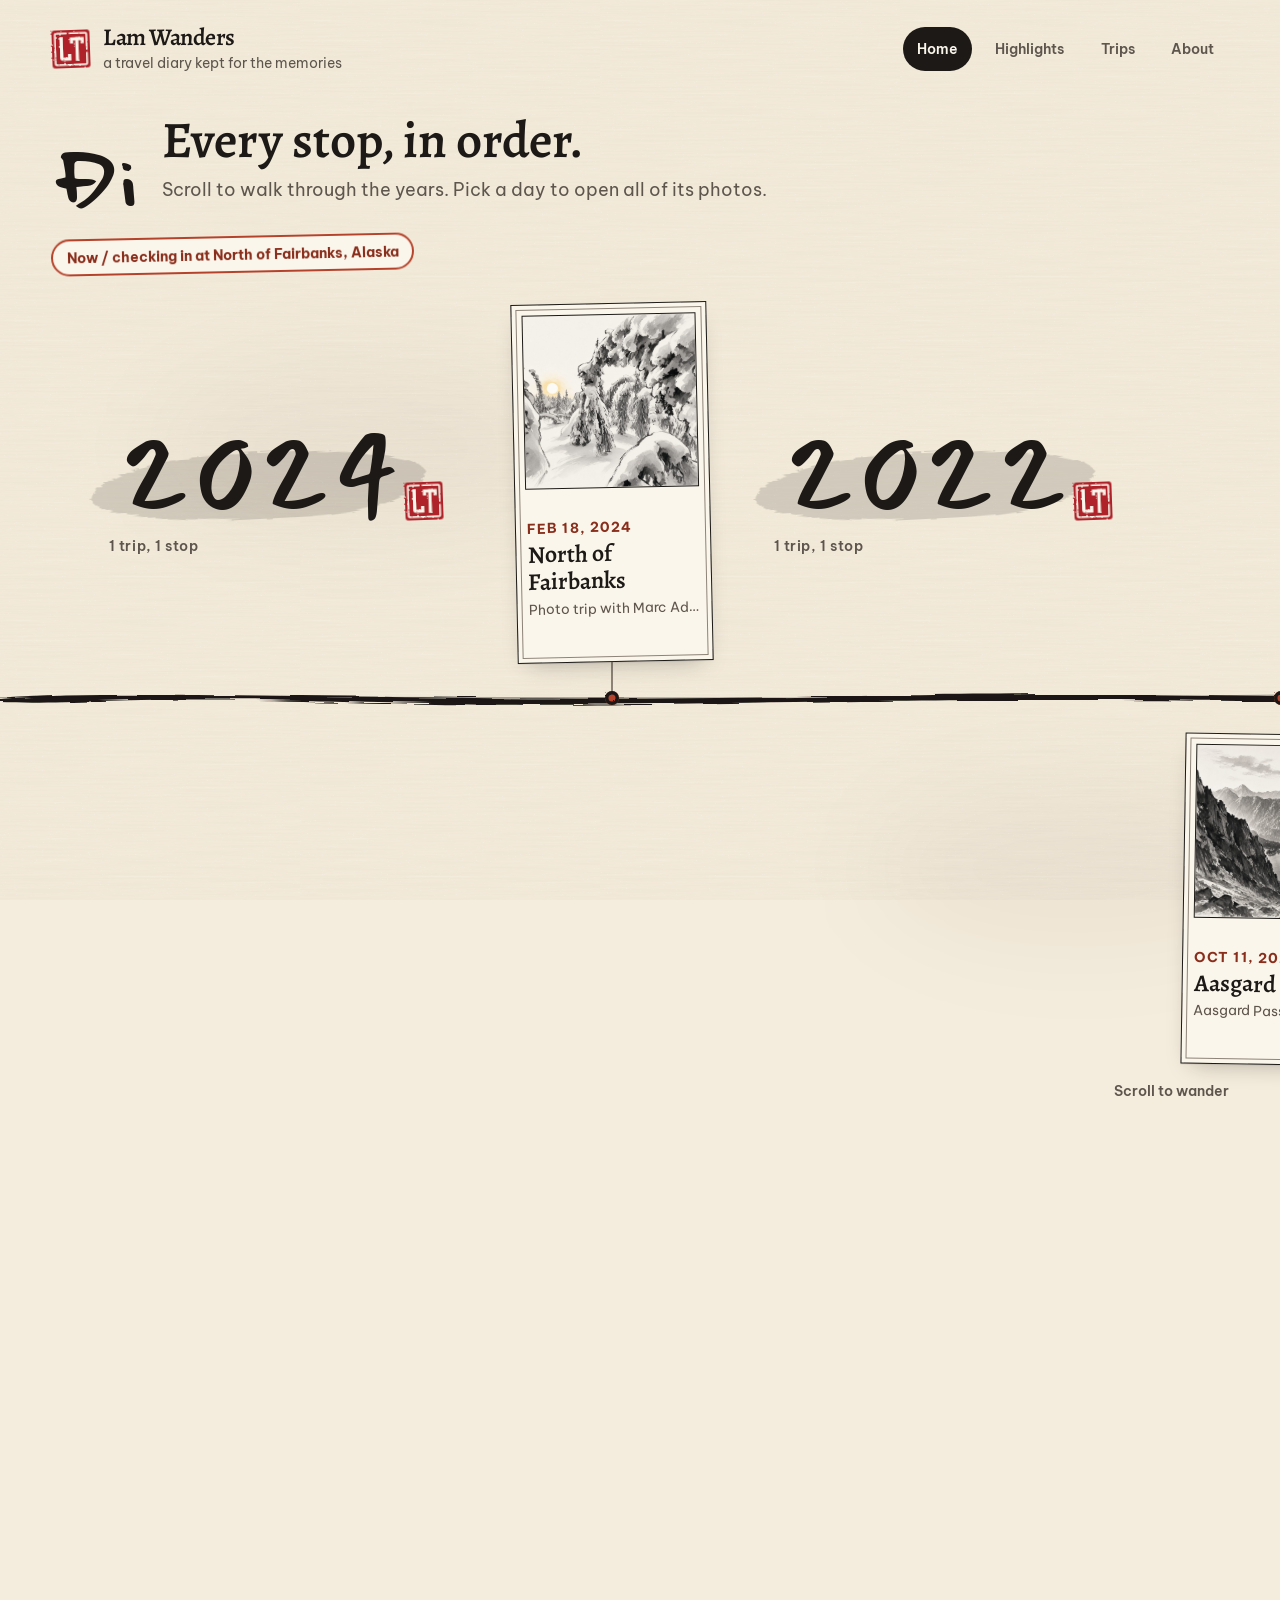
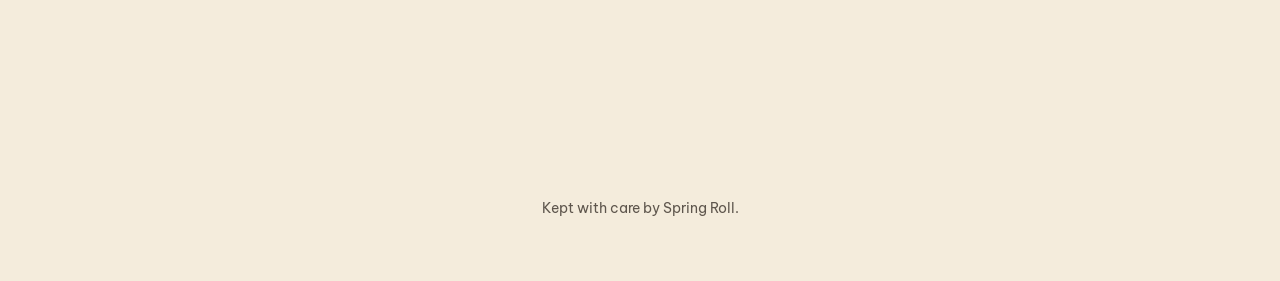
==== commit fe7d540d: "Add a private admin editor, newest-first timelines, and a new tagline Ship a noindex /admin page tha" ====
--- a/index.html
+++ b/index.html
@@ -52,7 +52,7 @@
         <span class="seal" aria-hidden="true"><svg viewBox="0 0 40 40"><use href="#seal-lt"/></svg></span>
         <span class="brand-text">
           <span class="title">Lam Wanders</span>
-          <span class="tagline">a travel diary kept by Spring Roll</span>
+          <span class="tagline">a travel diary kept for the memories</span>
         </span>
       </a>
       <nav class="site-nav" aria-label="Main">
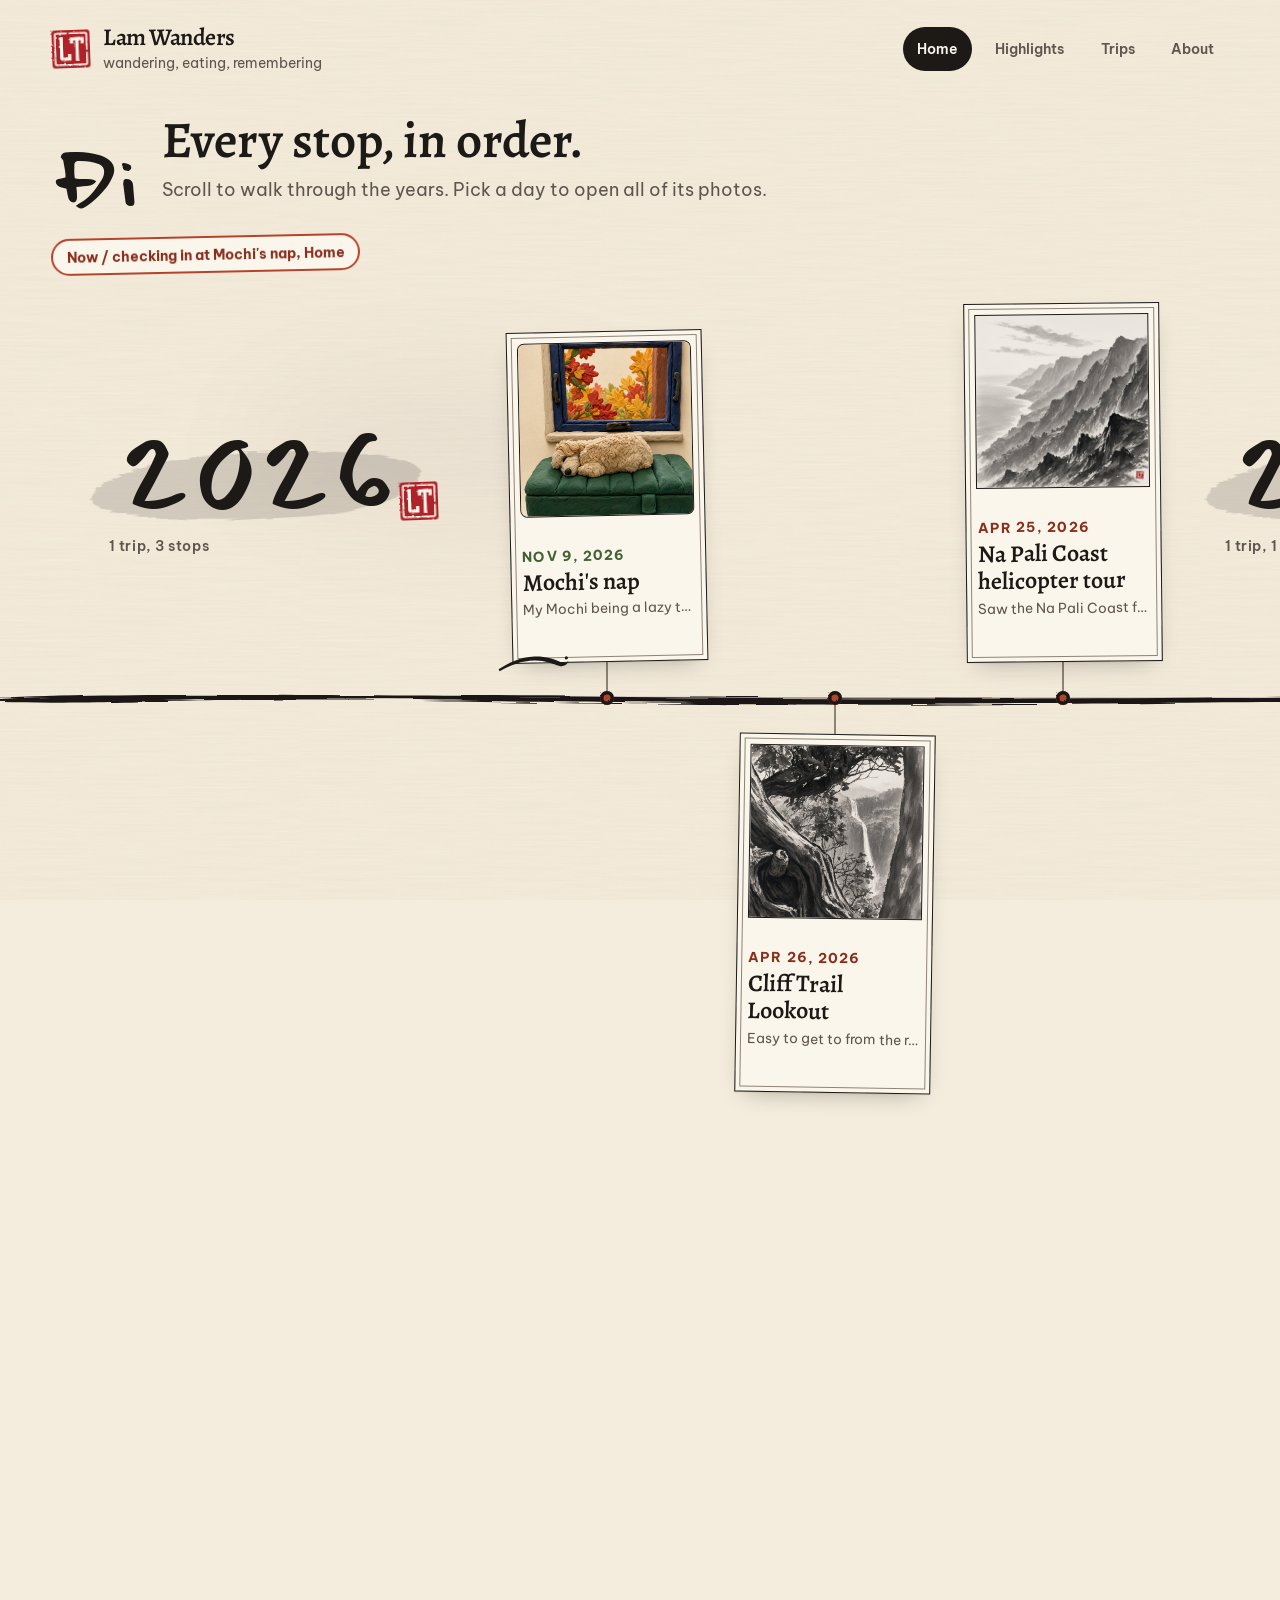
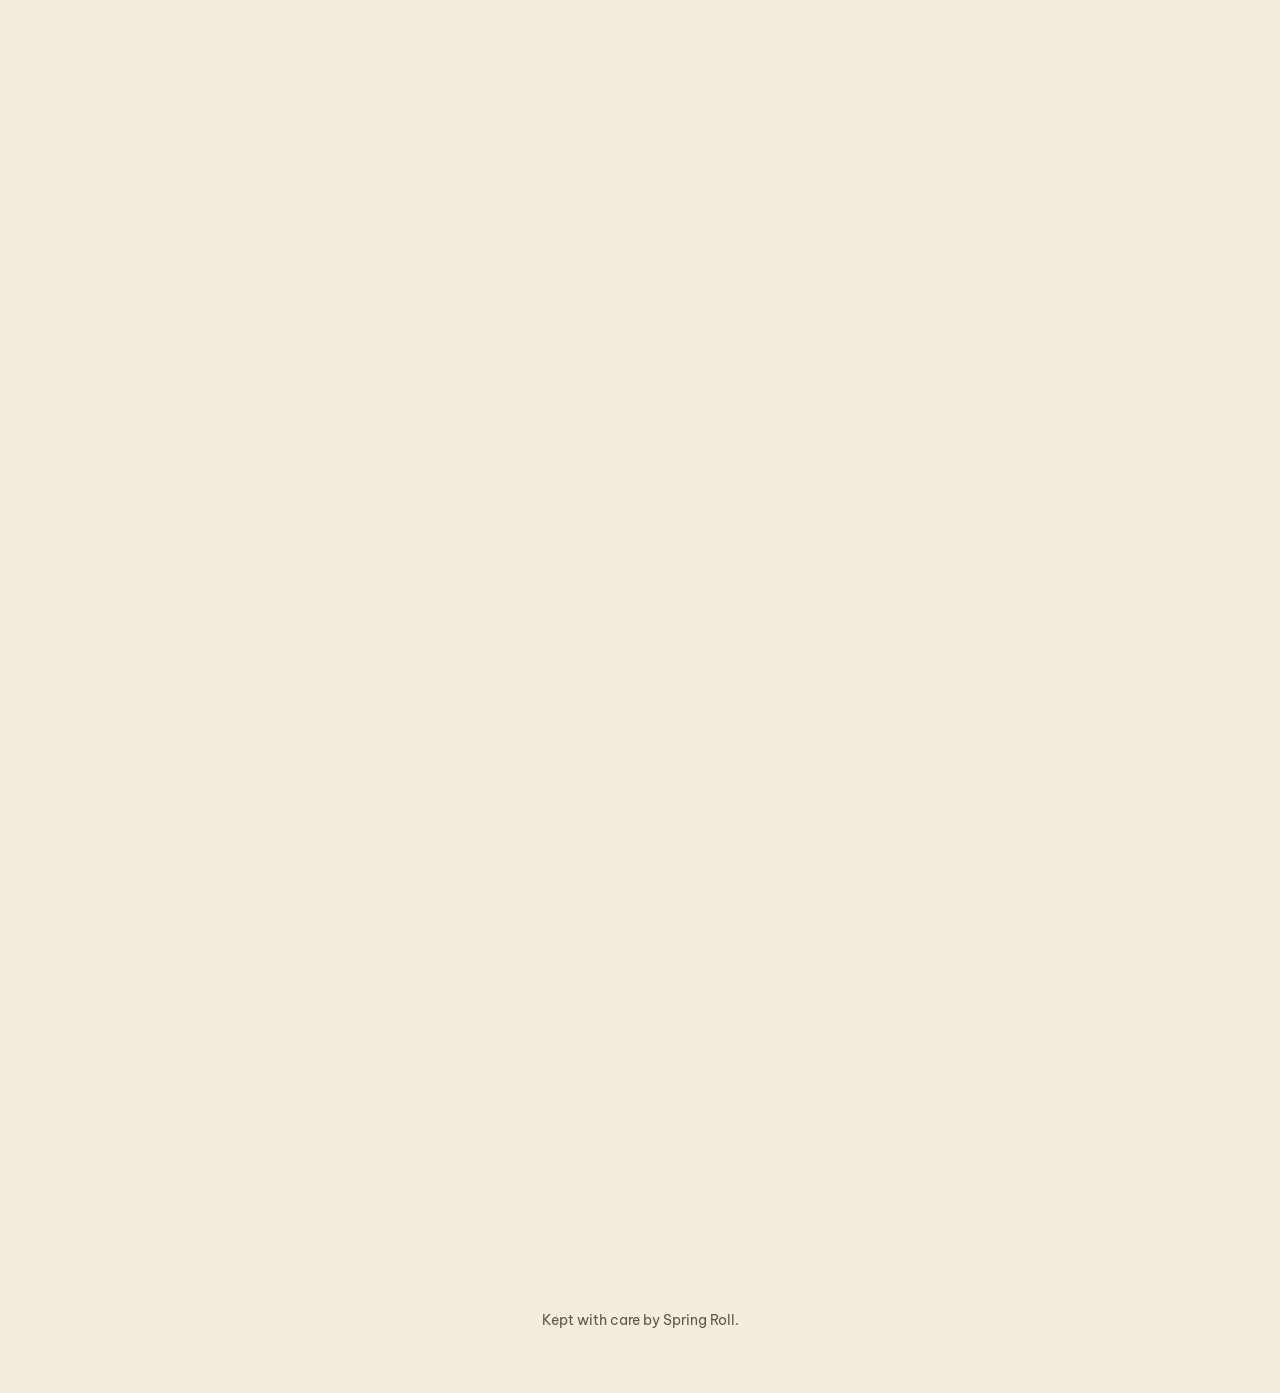
==== commit d9fbce4a: "Update the site tagline to wandering, eating, remembering" ====
--- a/index.html
+++ b/index.html
@@ -16,7 +16,7 @@
   <link rel="stylesheet" href="css/fonts.css">
   <link rel="stylesheet" href="css/style.css">
   <title>Lam Wanders</title>
-  <meta name="description" content="Lam Wanders, a travel diary kept by Spring Roll.">
+  <meta name="description" content="Lam's diary of wandering, eating and remembering.">
 </head>
 <body data-page="home">
 <svg width="0" height="0" style="position:absolute" aria-hidden="true" focusable="false">
@@ -52,7 +52,7 @@
         <span class="seal" aria-hidden="true"><svg viewBox="0 0 40 40"><use href="#seal-lt"/></svg></span>
         <span class="brand-text">
           <span class="title">Lam Wanders</span>
-          <span class="tagline">a travel diary kept for the memories</span>
+          <span class="tagline">wandering, eating, remembering</span>
         </span>
       </a>
       <nav class="site-nav" aria-label="Main">
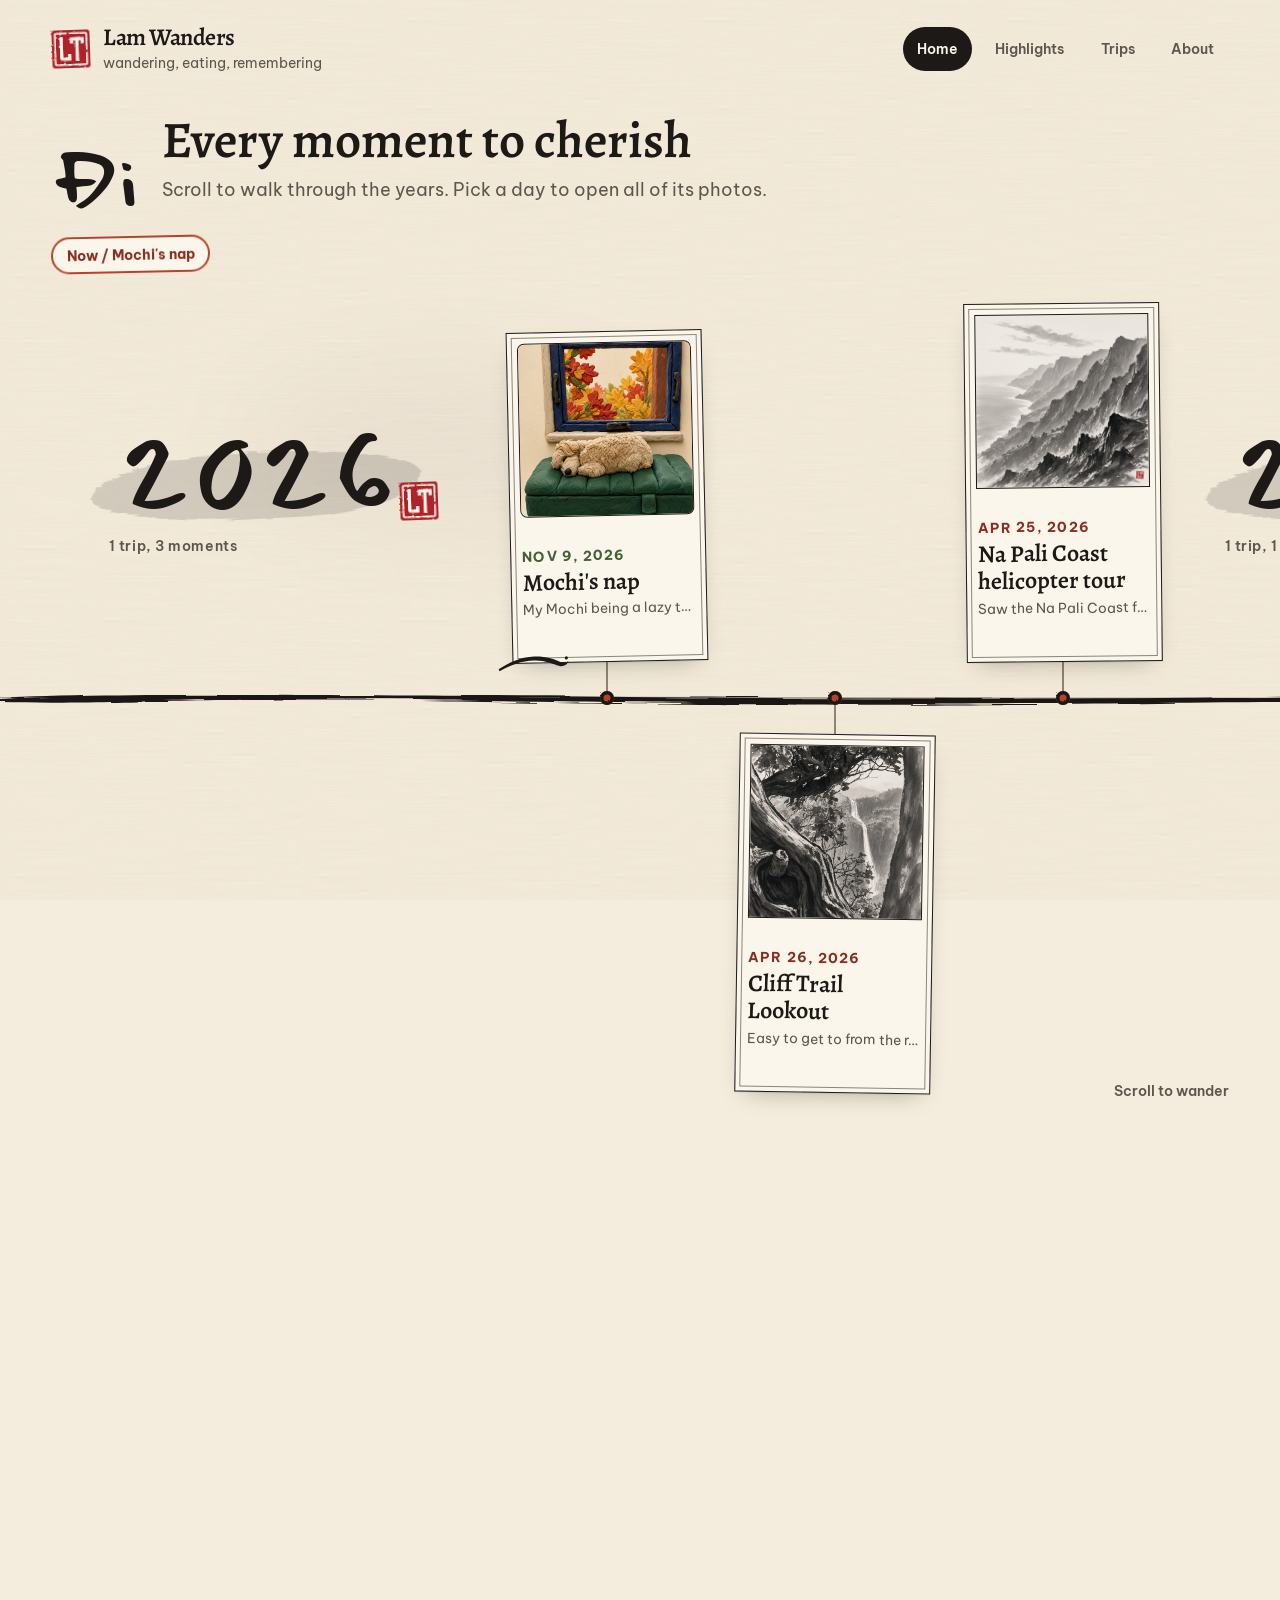
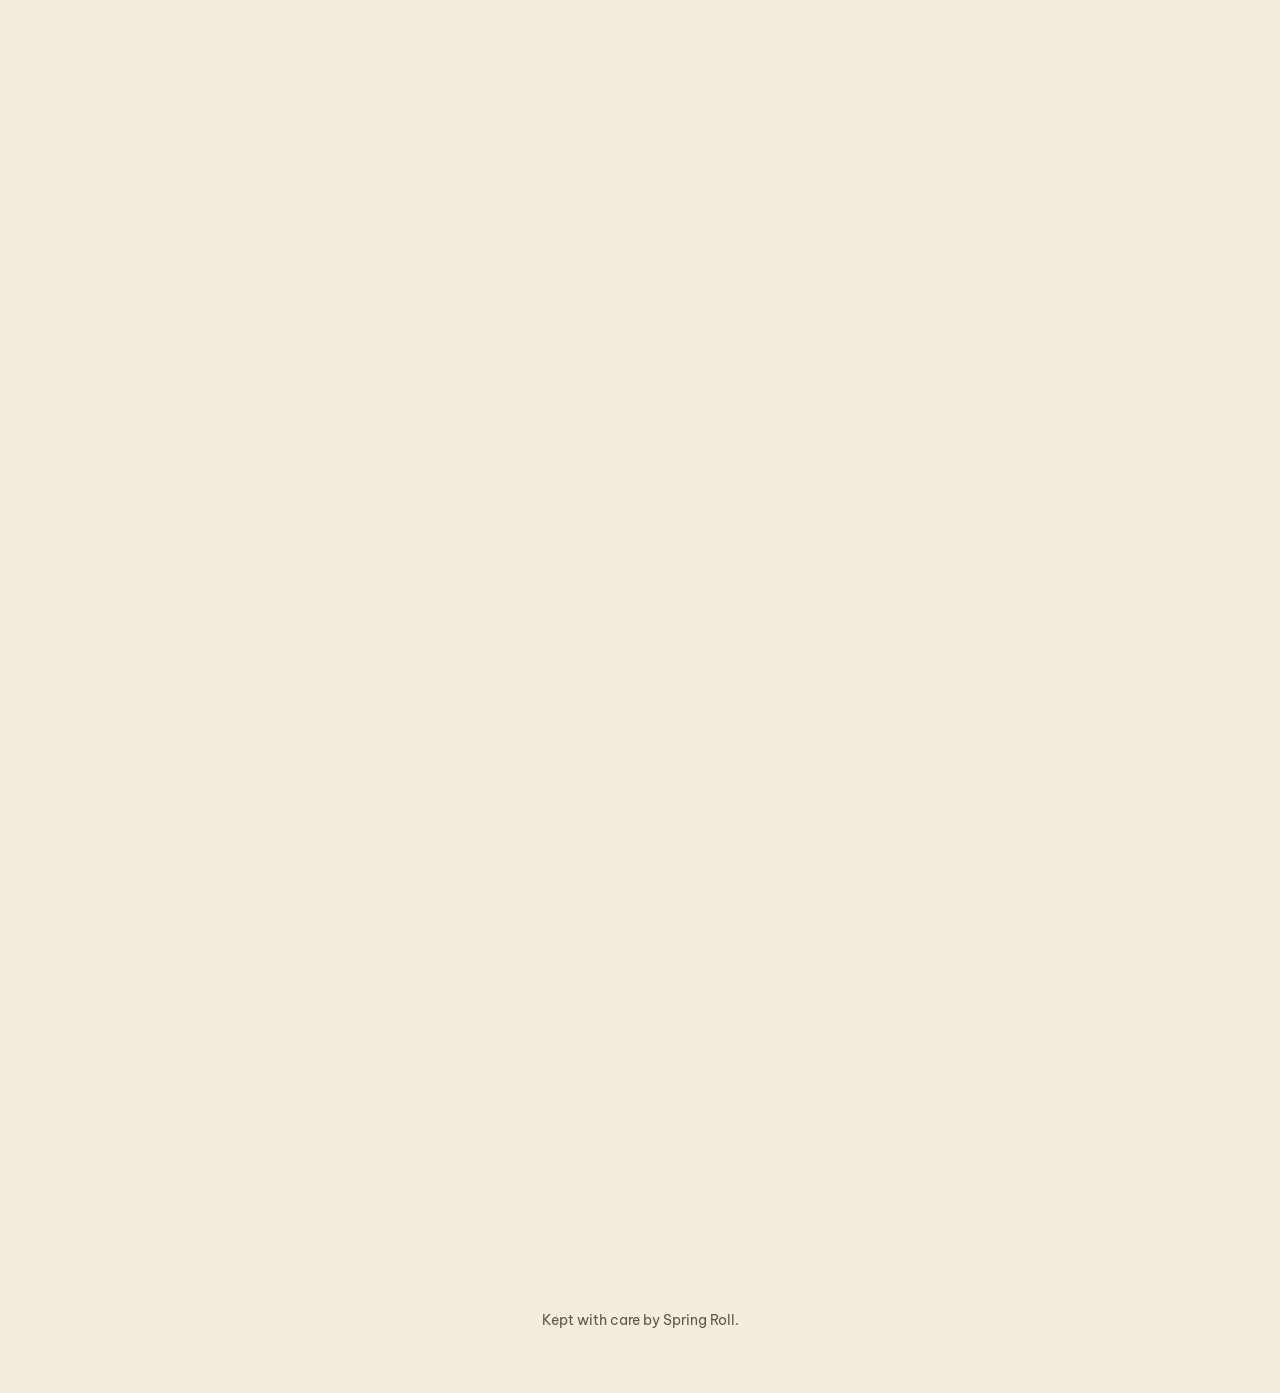
==== commit c490fd44: "Update the home heading to Every moment to cherish Count timeline entries as moments so Around home " ====
--- a/index.html
+++ b/index.html
@@ -73,10 +73,10 @@
       <section id="home" hidden>
         <section class="timeline-intro">
           <span class="callig" lang="vi" aria-hidden="true">Đi</span>
-          <h1>Every stop, in order.</h1>
+          <h1>Every moment to cherish</h1>
           <p>Scroll to walk through the years. Pick a day to open all of its photos.</p>
         </section>
-        <section class="timeline-scroller" id="timeline-scroller" aria-label="Timeline of trips">
+        <section class="timeline-scroller" id="timeline-scroller" aria-label="Timeline">
           <div class="timeline-sticky" id="timeline-sticky">
             <p class="check-in" id="check-in"></p>
             <div class="home-track" id="timeline-track">
--- a/css/style.css
+++ b/css/style.css
@@ -714,17 +714,20 @@
   gap: var(--space-5);
   padding-top: var(--space-6);
 }
+body[data-page="entry"] .photos {
+  grid-template-columns: minmax(0, 40rem);
+}
 .photo-frame { margin: 0; position: relative; }
 .photo-frame button {
   all: unset;
   display: block;
-  cursor: zoom-in;
+  cursor: pointer;
   width: 100%;
   position: relative;
 }
 .photo-frame button:focus-visible { outline: 3px solid var(--ink); outline-offset: 4px; }
 .photo-frame img { width: 100%; display: block; background: var(--paper-deep); object-fit: cover; }
-.photo-frame.styled button::before {
+.photo-frame.styled::before {
   content: "";
   position: absolute;
   inset: -8px;
@@ -732,6 +735,24 @@
   border: 1.5px solid var(--ink);
   box-shadow: inset 0 0 0 4px var(--card), inset 0 0 0 5px var(--ink-40), var(--shadow-paper);
   z-index: -1;
+  pointer-events: none;
+}
+.photo-frame.is-reveal button::after {
+  content: "";
+  position: absolute;
+  right: 10px;
+  bottom: 10px;
+  width: 11px;
+  height: 11px;
+  background: linear-gradient(135deg, transparent 48%, rgba(251, 246, 236, 0.55) 50%);
+  box-shadow: -1px -1px 0 rgba(28, 25, 22, 0.28);
+  opacity: 0.28;
+  pointer-events: none;
+  transition: opacity var(--dur-med) var(--ease-brush);
+}
+.photo-frame.is-reveal button:hover::after,
+.photo-frame.is-reveal button:focus-visible::after {
+  opacity: 0.85;
 }
 .photo-frame.original img { border-radius: 4px; box-shadow: 0 0 0 1px var(--ink); }
 .photo-frame figcaption {
@@ -760,27 +781,44 @@
   max-height: 100vh;
   width: 100vw;
   height: 100vh;
-}
-.lightbox::backdrop { background: rgba(28, 25, 22, 0.9); }
+  overflow: hidden;
+  position: fixed;
+}
+.lightbox[open] { animation: reveal-in var(--dur-med) var(--ease-brush); }
+.lightbox::backdrop { background: rgba(28, 25, 22, 0.88); }
+.lightbox[open]::backdrop { animation: reveal-backdrop var(--dur-med) var(--ease-brush); }
+@keyframes reveal-in {
+  from { opacity: 0; }
+  to { opacity: 1; }
+}
+@keyframes reveal-backdrop {
+  from { background: rgba(28, 25, 22, 0); }
+  to { background: rgba(28, 25, 22, 0.88); }
+}
 .lightbox-inner {
   height: 100%;
-  display: grid;
-  grid-template-columns: 64px 1fr 64px;
-  grid-template-rows: 1fr auto;
+  display: flex;
+  flex-direction: column;
   align-items: center;
-  gap: var(--space-4);
-  padding: var(--space-5);
+  justify-content: center;
+  padding: var(--space-7) var(--space-5) var(--space-5);
+  cursor: pointer;
 }
 .lightbox img {
-  grid-column: 2;
-  max-width: 100%;
-  max-height: calc(100vh - 140px);
-  margin: auto;
+  width: auto;
+  height: auto;
+  max-width: min(92vw, 1100px);
+  max-height: calc(100dvh - 7rem);
+  margin: 0 auto;
   display: block;
   background: var(--card);
   padding: 10px;
-}
-.lightbox .lb-cap { grid-column: 2; margin: 0; text-align: center; color: var(--card); }
+  box-shadow: var(--shadow-lift);
+  opacity: 0;
+  transition: opacity var(--dur-med) var(--ease-brush);
+}
+.lightbox img.is-ready { opacity: 1; }
+.lightbox .lb-cap { margin: 0.85rem 0 0; text-align: center; color: var(--card); }
 .lb-btn {
   width: 56px;
   height: 56px;
@@ -789,10 +827,20 @@
   background: var(--card);
   color: var(--ink);
   font-size: 1.4rem;
+  line-height: 1;
   cursor: pointer;
 }
-.lb-close { position: absolute; top: 18px; right: 18px; }
+.lb-close { position: absolute; top: 18px; right: 18px; z-index: 2; }
 .lb-btn:focus-visible { outline: var(--focus); outline-offset: 4px; }
+@media (prefers-reduced-motion: reduce) {
+  .lightbox[open],
+  .lightbox[open]::backdrop,
+  .lightbox img,
+  .photo-frame.is-reveal button::after {
+    animation: none;
+    transition: none;
+  }
+}
 
 body[data-page="entry"] .map-wrap { margin-top: var(--space-6); }
 .map-wrap {
